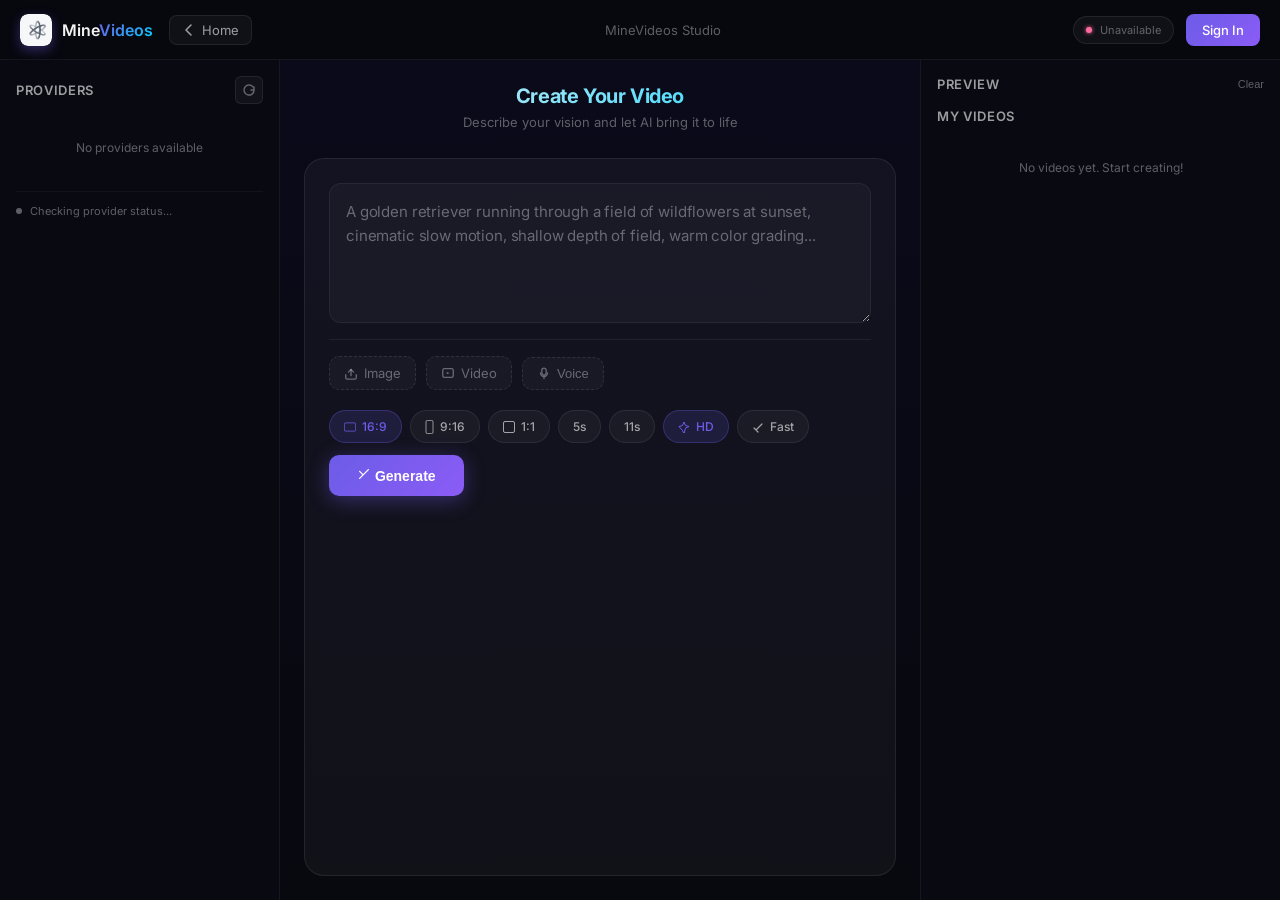
==== studio.html @ 54f222f7 "feat: split studio page with V3.0 3-column layout, simplify home page" ====
<!DOCTYPE html>
<html lang="en">
<head>
<meta charset="UTF-8">
<meta name="viewport" content="width=device-width, initial-scale=1.0">
<title>MineVideos Studio — Create Stunning Videos with AI</title>
<link rel="preconnect" href="https://fonts.googleapis.com">
<link href="https://fonts.googleapis.com/css2?family=Inter:wght@300;400;500;600;700&display=swap" rel="stylesheet">
<style>
/* ═══════════════════════════════════════════════
   MineVideos Studio — V3.0 Three-Column Layout
   Apple-inspired, minimal & elegant
   ═══════════════════════════════════════════════ */

*, *::before, *::after {
  margin: 0;
  padding: 0;
  box-sizing: border-box;
}

:root {
  --glass-bg: rgba(255, 255, 255, 0.08);
  --glass-border: rgba(255, 255, 255, 0.15);
  --glass-shadow: rgba(0, 0, 0, 0.3);
  --text-primary: rgba(255, 255, 255, 0.95);
  --text-secondary: rgba(255, 255, 255, 0.6);
  --text-tertiary: rgba(255, 255, 255, 0.35);
  --accent: #6C5CE7;
  --accent-glow: rgba(108, 92, 231, 0.4);
  --accent-secondary: #00D2FF;
  --success: #00E676;
  --warning: #FFB74D;
  --radius-sm: 12px;
  --radius-md: 20px;
  --radius-lg: 28px;
  --blur: 40px;
  --transition: cubic-bezier(0.4, 0, 0.2, 1);
  --studio-bg: #08080f;
}

html, body {
  height: 100%;
  overflow: hidden;
}

body {
  font-family: 'Inter', -apple-system, BlinkMacSystemFont, 'SF Pro Display', 'Segoe UI', sans-serif;
  background: var(--studio-bg);
  color: var(--text-primary);
  -webkit-font-smoothing: antialiased;
  -moz-osx-font-smoothing: grayscale;
}

/* ── Top Toolbar ── */
.studio-toolbar {
  position: fixed;
  top: 0;
  left: 0;
  right: 0;
  height: 60px;
  background: rgba(8, 8, 15, 0.95);
  backdrop-filter: blur(20px);
  -webkit-backdrop-filter: blur(20px);
  border-bottom: 1px solid rgba(255, 255, 255, 0.06);
  display: flex;
  align-items: center;
  justify-content: space-between;
  padding: 0 20px;
  z-index: 100;
}

.toolbar-left {
  display: flex;
  align-items: center;
  gap: 16px;
}

.toolbar-logo {
  display: flex;
  align-items: center;
  gap: 10px;
  text-decoration: none;
}

.toolbar-logo-icon {
  width: 32px;
  height: 32px;
  border-radius: 8px;
  overflow: hidden;
  box-shadow: 0 4px 12px var(--accent-glow);
}

.toolbar-logo-text {
  font-size: 16px;
  font-weight: 600;
  color: var(--text-primary);
}

.toolbar-logo-text span {
  background: linear-gradient(135deg, var(--accent), var(--accent-secondary));
  -webkit-background-clip: text;
  -webkit-text-fill-color: transparent;
  background-clip: text;
}

.back-home-btn {
  display: flex;
  align-items: center;
  gap: 6px;
  padding: 6px 12px;
  border-radius: 8px;
  background: rgba(255, 255, 255, 0.04);
  border: 1px solid rgba(255, 255, 255, 0.08);
  color: var(--text-secondary);
  font-size: 13px;
  text-decoration: none;
  transition: all 0.2s var(--transition);
}

.back-home-btn:hover {
  background: rgba(255, 255, 255, 0.08);
  color: var(--text-primary);
}

.toolbar-center {
  font-size: 13px;
  color: var(--text-tertiary);
}

.toolbar-right {
  display: flex;
  align-items: center;
  gap: 12px;
}

.provider-health-indicator {
  display: flex;
  align-items: center;
  gap: 8px;
  padding: 6px 12px;
  border-radius: 20px;
  background: rgba(255, 255, 255, 0.04);
  border: 1px solid rgba(255, 255, 255, 0.08);
  font-size: 11px;
  color: var(--text-tertiary);
}

.provider-health-dot {
  width: 6px;
  height: 6px;
  border-radius: 50%;
  flex-shrink: 0;
}

.provider-health-dot.online { background: #00E676; box-shadow: 0 0 4px #00E676; }
.provider-health-dot.degraded { background: #FFB74D; box-shadow: 0 0 4px #FFB74D; }
.provider-health-dot.offline { background: #FF6B9D; box-shadow: 0 0 4px #FF6B9D; }
.provider-health-dot.loading { background: var(--text-tertiary); animation: pulse 1s infinite; }

@keyframes pulse {
  0%, 100% { opacity: 1; }
  50% { opacity: 0.4; }
}

.toolbar-login-btn {
  padding: 8px 16px;
  border-radius: 8px;
  background: linear-gradient(135deg, var(--accent), #8B5CF6);
  border: none;
  color: white;
  font-size: 13px;
  font-weight: 500;
  cursor: pointer;
  transition: all 0.2s var(--transition);
  text-decoration: none;
}

.toolbar-login-btn:hover {
  transform: translateY(-1px);
  box-shadow: 0 4px 16px var(--accent-glow);
}

.nav-user-menu {
  position: relative;
}

.nav-user-btn {
  display: flex;
  align-items: center;
  gap: 8px;
  padding: 6px 12px;
  border-radius: 8px;
  background: rgba(255, 255, 255, 0.06);
  border: 1px solid rgba(255, 255, 255, 0.1);
  color: var(--text-primary);
  font-size: 13px;
  font-weight: 500;
  cursor: pointer;
  transition: all 0.2s var(--transition);
}

.nav-user-btn:hover {
  background: rgba(255, 255, 255, 0.1);
}

.nav-user-dropdown {
  position: absolute;
  top: calc(100% + 8px);
  right: 0;
  min-width: 160px;
  background: rgba(15, 15, 30, 0.95);
  backdrop-filter: blur(40px);
  border: 1px solid rgba(255, 255, 255, 0.15);
  border-radius: 10px;
  padding: 6px;
  opacity: 0;
  visibility: hidden;
  transform: translateY(-8px);
  transition: all 0.2s var(--transition);
  z-index: 200;
}

.nav-user-menu:hover .nav-user-dropdown {
  opacity: 1;
  visibility: visible;
  transform: translateY(0);
}

.nav-user-dropdown button {
  display: flex;
  align-items: center;
  gap: 8px;
  width: 100%;
  padding: 8px 12px;
  border-radius: 6px;
  font-size: 13px;
  color: var(--text-secondary);
  background: transparent;
  border: none;
  cursor: pointer;
  transition: all 0.2s;
}

.nav-user-dropdown button:hover {
  background: rgba(255, 255, 255, 0.06);
  color: var(--text-primary);
}

.nav-user-dropdown .signout-btn { color: #FF6B9D; }
.nav-user-dropdown .signout-btn:hover { background: rgba(255, 107, 157, 0.1); color: #FF6B9D; }

/* ── Three Column Layout ── */
.studio-container {
  display: grid;
  grid-template-columns: 280px 1fr 360px;
  height: calc(100vh - 60px);
  margin-top: 60px;
}

/* ── Left Column: Provider Panel ── */
.provider-column {
  background: rgba(10, 10, 20, 0.6);
  border-right: 1px solid rgba(255, 255, 255, 0.06);
  overflow-y: auto;
  padding: 16px;
}

.provider-column-header {
  display: flex;
  align-items: center;
  justify-content: space-between;
  margin-bottom: 16px;
}

.provider-column-title {
  font-size: 13px;
  font-weight: 600;
  color: var(--text-secondary);
  text-transform: uppercase;
  letter-spacing: 0.05em;
}

.provider-refresh-btn {
  width: 28px;
  height: 28px;
  border-radius: 6px;
  background: rgba(255, 255, 255, 0.04);
  border: 1px solid rgba(255, 255, 255, 0.08);
  color: var(--text-tertiary);
  cursor: pointer;
  display: flex;
  align-items: center;
  justify-content: center;
  transition: all 0.2s;
}

.provider-refresh-btn:hover {
  background: rgba(255, 255, 255, 0.08);
  color: var(--text-primary);
}

.provider-list {
  display: flex;
  flex-direction: column;
  gap: 10px;
}

.provider-card {
  padding: 14px;
  border-radius: 12px;
  background: rgba(255, 255, 255, 0.03);
  border: 1px solid rgba(255, 255, 255, 0.06);
  cursor: pointer;
  transition: all 0.3s var(--transition);
  position: relative;
}

.provider-card:hover {
  background: rgba(255, 255, 255, 0.06);
  border-color: rgba(255, 255, 255, 0.12);
}

.provider-card.selected {
  background: rgba(108, 92, 231, 0.12);
  border-color: rgba(108, 92, 231, 0.35);
}

.provider-card.recommended::before {
  content: 'Recommended';
  position: absolute;
  top: -8px;
  right: 12px;
  padding: 2px 8px;
  border-radius: 6px;
  font-size: 10px;
  font-weight: 600;
  text-transform: uppercase;
  letter-spacing: 0.05em;
  background: linear-gradient(135deg, #6C5CE7, #8B5CF6);
  color: white;
}

.provider-card-header {
  display: flex;
  align-items: center;
  justify-content: space-between;
  margin-bottom: 8px;
}

.provider-name {
  font-size: 14px;
  font-weight: 600;
  color: var(--text-primary);
}

.provider-type-icon {
  width: 26px;
  height: 26px;
  border-radius: 6px;
  display: flex;
  align-items: center;
  justify-content: center;
  font-size: 13px;
  background: rgba(108, 92, 231, 0.15);
}

.provider-status {
  display: flex;
  align-items: center;
  gap: 6px;
  font-size: 11px;
  color: var(--text-tertiary);
  margin-bottom: 10px;
}

.provider-status-dot {
  width: 6px;
  height: 6px;
  border-radius: 50%;
}

.provider-status-dot.online { background: #00E676; }
.provider-status-dot.degraded { background: #FFB74D; }
.provider-status-dot.offline { background: #FF6B9D; }

.provider-overall-score {
  display: flex;
  align-items: center;
  justify-content: space-between;
  margin-bottom: 4px;
}

.provider-score-label {
  font-size: 10px;
  color: var(--text-tertiary);
  text-transform: uppercase;
  letter-spacing: 0.05em;
}

.provider-score-value {
  font-size: 14px;
  font-weight: 700;
  color: #00E676;
}

.provider-score-bar {
  height: 4px;
  background: rgba(255, 255, 255, 0.08);
  border-radius: 2px;
  overflow: hidden;
  margin-bottom: 12px;
}

.provider-score-fill {
  height: 100%;
  border-radius: 2px;
  transition: width 0.5s ease;
}

.provider-score-fill.high { background: linear-gradient(90deg, #00E676, #00C853); }
.provider-score-fill.medium { background: linear-gradient(90deg, #FFB74D, #FFA726); }
.provider-score-fill.low { background: linear-gradient(90deg, #FF6B9D, #FF5252); }

/* Provider Detail Expansion */
.provider-detail {
  padding-top: 12px;
  border-top: 1px solid rgba(255, 255, 255, 0.04);
  display: none;
}

.provider-detail.visible { display: block; }

.provider-detail-title {
  font-size: 11px;
  font-weight: 600;
  color: var(--text-secondary);
  margin-bottom: 10px;
  text-transform: uppercase;
  letter-spacing: 0.05em;
}

.provider-dimensions {
  display: grid;
  grid-template-columns: 1fr 1fr;
  gap: 8px;
}

.provider-dimension {
  display: flex;
  flex-direction: column;
  gap: 3px;
}

.provider-dimension-label {
  font-size: 9px;
  color: var(--text-tertiary);
  text-transform: uppercase;
  letter-spacing: 0.03em;
}

.provider-dimension-bar {
  height: 3px;
  background: rgba(255, 255, 255, 0.08);
  border-radius: 2px;
  overflow: hidden;
}

.provider-dimension-fill {
  height: 100%;
  border-radius: 2px;
}

.provider-dimension-fill.runtime { background: linear-gradient(90deg, #00E676, #00C853); }
.provider-dimension-fill.stability { background: linear-gradient(90deg, #89b4fa, #74c7ec); }
.provider-dimension-fill.quality { background: linear-gradient(90deg, #cba6f7, #b794f6); }
.provider-dimension-fill.cost { background: linear-gradient(90deg, #f9e2af, #f5c542); }
.provider-dimension-fill.control { background: linear-gradient(90deg, #f38ba8, #f5a8c8); }
.provider-dimension-fill.latency { background: linear-gradient(90deg, #94e2d5, #7dcfff); }
.provider-dimension-fill.continuity { background: linear-gradient(90deg, #a6e3a1, #c9f0b0); }

.provider-dimension-value {
  font-size: 10px;
  font-weight: 600;
  color: var(--text-primary);
}

/* Provider Footer Health */
.provider-footer {
  margin-top: 16px;
  padding-top: 12px;
  border-top: 1px solid rgba(255, 255, 255, 0.04);
}

.provider-footer-status {
  display: flex;
  align-items: center;
  gap: 8px;
  font-size: 11px;
  color: var(--text-tertiary);
}

/* ── Center Column: Creation Zone ── */
.creation-column {
  background: linear-gradient(180deg, #0a0a1a 0%, #08080f 100%);
  overflow-y: auto;
  padding: 24px;
  display: flex;
  flex-direction: column;
  gap: 20px;
}

.creation-header {
  text-align: center;
  margin-bottom: 8px;
}

.creation-title {
  font-size: 20px;
  font-weight: 700;
  letter-spacing: -0.02em;
  margin-bottom: 6px;
  background: linear-gradient(135deg, var(--text-primary), var(--accent-secondary));
  -webkit-background-clip: text;
  -webkit-text-fill-color: transparent;
  background-clip: text;
}

.creation-subtitle {
  font-size: 13px;
  color: var(--text-tertiary);
}

.prompt-card {
  background: rgba(255, 255, 255, 0.04);
  border: 1px solid rgba(255, 255, 255, 0.08);
  border-radius: var(--radius-md);
  padding: 24px;
  flex: 1;
  display: flex;
  flex-direction: column;
}

.prompt-textarea {
  width: 100%;
  min-height: 140px;
  background: rgba(255, 255, 255, 0.03);
  border: 1px solid rgba(255, 255, 255, 0.06);
  border-radius: 12px;
  padding: 16px;
  color: var(--text-primary);
  font-size: 15px;
  font-family: inherit;
  line-height: 1.6;
  resize: vertical;
  transition: all 0.3s var(--transition);
  letter-spacing: -0.01em;
}

.prompt-textarea::placeholder {
  color: var(--text-tertiary);
}

.prompt-textarea:focus {
  outline: none;
  border-color: rgba(108, 92, 231, 0.5);
  box-shadow: 0 0 0 4px rgba(108, 92, 231, 0.1);
  background: rgba(255, 255, 255, 0.05);
}

.attachments-bar {
  display: flex;
  align-items: center;
  gap: 10px;
  margin-top: 16px;
  padding-top: 16px;
  border-top: 1px solid rgba(255, 255, 255, 0.06);
}

.attach-btn {
  display: inline-flex;
  align-items: center;
  gap: 6px;
  padding: 8px 14px;
  border-radius: 10px;
  font-size: 13px;
  color: var(--text-tertiary);
  background: rgba(255, 255, 255, 0.03);
  border: 1px dashed rgba(255, 255, 255, 0.1);
  cursor: pointer;
  transition: all 0.3s var(--transition);
}

.attach-btn:hover {
  color: var(--text-secondary);
  background: rgba(255, 255, 255, 0.06);
  border-color: rgba(255, 255, 255, 0.15);
}

.attach-btn.recording {
  color: #ff4757 !important;
  border-color: rgba(255, 71, 87, 0.4) !important;
  background: rgba(255, 71, 87, 0.1) !important;
  animation: pulse-record 1.5s infinite;
}

@keyframes pulse-record {
  0%, 100% { box-shadow: 0 0 0 0 rgba(255, 71, 87, 0.3); }
  50% { box-shadow: 0 0 0 6px rgba(255, 71, 87, 0); }
}

.upload-preview {
  margin-top: 12px;
  animation: fadeUp 0.3s ease;
}

.preview-item {
  position: relative;
  display: inline-block;
  border-radius: 10px;
  overflow: hidden;
  border: 1px solid rgba(255, 255, 255, 0.08);
  background: rgba(255, 255, 255, 0.03);
}

.preview-item img {
  display: block;
  max-width: 160px;
  max-height: 100px;
  object-fit: cover;
}

.preview-remove {
  position: absolute;
  top: 4px;
  right: 4px;
  width: 22px;
  height: 22px;
  border-radius: 50%;
  background: rgba(0, 0, 0, 0.6);
  color: #fff;
  border: none;
  cursor: pointer;
  font-size: 14px;
  display: flex;
  align-items: center;
  justify-content: center;
  transition: background 0.2s;
}

.preview-remove:hover { background: rgba(255, 60, 60, 0.8); }

.prompt-controls {
  display: flex;
  align-items: center;
  justify-content: space-between;
  margin-top: 20px;
  flex-wrap: wrap;
  gap: 12px;
}

.control-group {
  display: flex;
  align-items: center;
  gap: 8px;
  flex-wrap: wrap;
}

.control-chip {
  display: inline-flex;
  align-items: center;
  gap: 6px;
  padding: 8px 14px;
  border-radius: 20px;
  font-size: 12px;
  font-weight: 500;
  color: var(--text-secondary);
  background: rgba(255, 255, 255, 0.04);
  border: 1px solid rgba(255, 255, 255, 0.08);
  cursor: pointer;
  transition: all 0.3s var(--transition);
  user-select: none;
}

.control-chip:hover {
  background: rgba(255, 255, 255, 0.08);
  color: var(--text-primary);
}

.control-chip.active {
  background: rgba(108, 92, 231, 0.15);
  border-color: rgba(108, 92, 231, 0.3);
  color: var(--accent);
}

.generate-btn {
  padding: 12px 28px;
  border-radius: 10px;
  font-size: 14px;
  font-weight: 600;
  color: white;
  background: linear-gradient(135deg, var(--accent), #8B5CF6);
  border: none;
  cursor: pointer;
  transition: all 0.3s var(--transition);
  box-shadow: 0 4px 20px var(--accent-glow);
  display: inline-flex;
  align-items: center;
  gap: 8px;
}

.generate-btn:hover {
  transform: translateY(-2px);
  box-shadow: 0 8px 32px var(--accent-glow);
}

.generate-btn.loading {
  pointer-events: none;
  opacity: 0.7;
}

.generate-btn .spinner {
  width: 14px;
  height: 14px;
  border: 2px solid rgba(255, 255, 255, 0.3);
  border-top-color: white;
  border-radius: 50%;
  animation: spin 0.8s linear infinite;
  display: none;
}

.generate-btn.loading .spinner { display: block; }
.generate-btn.loading .btn-text { display: none; }

@keyframes spin { to { transform: rotate(360deg); } }
@keyframes fadeUp { from { opacity: 0; transform: translateY(8px); } to { opacity: 1; transform: translateY(0); } }

/* Provider Selection Hint */
.provider-selection-hint {
  display: flex;
  align-items: center;
  gap: 8px;
  padding: 8px 12px;
  border-radius: 8px;
  background: rgba(108, 92, 231, 0.08);
  border: 1px solid rgba(108, 92, 231, 0.2);
  font-size: 12px;
  color: var(--accent);
  margin-top: 12px;
}

.provider-selection-hint.hidden { display: none; }

.provider-selection-hint .spinner {
  width: 12px;
  height: 12px;
  border: 2px solid rgba(108, 92, 231, 0.2);
  border-top-color: var(--accent);
  border-radius: 50%;
  animation: spin 0.8s linear infinite;
}

/* Generation Quiz */
.gen-quiz {
  margin-top: 20px;
  padding: 16px;
  background: rgba(255, 255, 255, 0.03);
  border: 1px solid rgba(255, 255, 255, 0.06);
  border-radius: 12px;
  display: none;
}

.gen-quiz.active { display: block; }

.gen-quiz-title {
  font-size: 11px;
  color: rgba(255, 255, 255, 0.4);
  margin-bottom: 10px;
  display: flex;
  align-items: center;
  gap: 6px;
}

.gen-quiz-question {
  font-size: 14px;
  color: rgba(255, 255, 255, 0.85);
  margin-bottom: 10px;
  font-weight: 500;
}

.gen-quiz-options {
  display: flex;
  flex-direction: column;
  gap: 6px;
}

.gen-quiz-option {
  display: flex;
  align-items: center;
  gap: 8px;
  padding: 8px 12px;
  border-radius: 8px;
  background: rgba(255, 255, 255, 0.04);
  border: 1px solid rgba(255, 255, 255, 0.08);
  color: rgba(255, 255, 255, 0.7);
  font-size: 13px;
  cursor: pointer;
  transition: all 0.2s ease;
  text-align: left;
}

.gen-quiz-option:hover {
  background: rgba(120, 90, 255, 0.1);
  border-color: rgba(120, 90, 255, 0.3);
  color: rgba(255, 255, 255, 0.95);
}

.gen-quiz-option.selected {
  background: rgba(120, 90, 255, 0.15);
  border-color: rgba(120, 90, 255, 0.5);
  color: #fff;
}

.gen-quiz-queue {
  margin-top: 10px;
  padding: 8px 12px;
  border-radius: 8px;
  background: rgba(120, 90, 255, 0.08);
  border: 1px solid rgba(120, 90, 255, 0.2);
  font-size: 12px;
  color: rgba(167, 139, 250, 0.9);
  display: none;
  align-items: center;
  gap: 8px;
}

.gen-quiz-queue.active { display: flex; }

/* ── Right Column: Preview Panel ── */
.preview-column {
  background: rgba(10, 10, 20, 0.6);
  border-left: 1px solid rgba(255, 255, 255, 0.06);
  overflow-y: auto;
  padding: 16px;
  display: flex;
  flex-direction: column;
  gap: 16px;
}

.preview-header {
  display: flex;
  align-items: center;
  justify-content: space-between;
}

.preview-title {
  font-size: 13px;
  font-weight: 600;
  color: var(--text-secondary);
  text-transform: uppercase;
  letter-spacing: 0.05em;
}

.preview-clear-btn {
  font-size: 11px;
  color: var(--text-tertiary);
  background: none;
  border: none;
  cursor: pointer;
  transition: color 0.2s;
}

.preview-clear-btn:hover { color: var(--text-primary); }

/* Generation Animation */
.gen-animation-area {
  background: rgba(255, 255, 255, 0.03);
  border: 1px solid rgba(255, 255, 255, 0.06);
  border-radius: 12px;
  overflow: hidden;
  display: none;
}

.gen-animation-area.active { display: block; }

.gen-shimmer-card {
  aspect-ratio: 16/9;
  background: linear-gradient(135deg, rgba(255, 255, 255, 0.03) 0%, rgba(255, 255, 255, 0.08) 50%, rgba(255, 255, 255, 0.03) 100%);
  background-size: 200% 200%;
  animation: shimmerMove 2s ease-in-out infinite;
  position: relative;
  display: flex;
  align-items: center;
  justify-content: center;
}

.gen-shimmer-card::before {
  content: '';
  position: absolute;
  inset: 0;
  background: linear-gradient(105deg, transparent 0%, rgba(120, 90, 255, 0.06) 50%, transparent 100%);
  background-size: 300% 100%;
  animation: shimmerSweep 2.5s ease-in-out infinite;
}

@keyframes shimmerMove {
  0%, 100% { background-position: 0% 50%; }
  50% { background-position: 100% 50%; }
}

@keyframes shimmerSweep {
  0% { background-position: 200% 0; }
  100% { background-position: -100% 0; }
}

.gen-sparkle {
  position: absolute;
  width: 6px;
  height: 6px;
  border-radius: 50%;
  background: rgba(167, 139, 250, 0.6);
  animation: sparkle 2s ease-in-out infinite;
}

.gen-sparkle:nth-child(1) { top: 20%; left: 15%; animation-delay: 0s; }
.gen-sparkle:nth-child(2) { top: 60%; left: 80%; animation-delay: 0.7s; }
.gen-sparkle:nth-child(3) { top: 40%; left: 50%; animation-delay: 1.4s; }

@keyframes sparkle {
  0%, 100% { opacity: 0; transform: scale(0); }
  50% { opacity: 1; transform: scale(1); }
}

.gen-progress-section {
  padding: 12px;
}

.gen-progress-bar {
  height: 4px;
  background: rgba(255, 255, 255, 0.06);
  border-radius: 2px;
  overflow: hidden;
  margin-bottom: 8px;
}

.gen-progress-fill {
  height: 100%;
  width: 0%;
  border-radius: 2px;
  background: linear-gradient(90deg, #785aff, #a78bfa);
  transition: width 0.8s ease;
}

.gen-status-text {
  font-size: 12px;
  color: rgba(255, 255, 255, 0.6);
  text-align: center;
}

.gen-prompt-preview {
  font-size: 11px;
  color: rgba(255, 255, 255, 0.3);
  margin-top: 4px;
  text-align: center;
  overflow: hidden;
  text-overflow: ellipsis;
  display: -webkit-box;
  -webkit-line-clamp: 2;
  -webkit-box-orient: vertical;
}

/* Video Result */
.video-result-area {
  display: none;
}

.video-result-area.active { display: block; }

.video-result-card {
  background: rgba(255, 255, 255, 0.03);
  border: 1px solid rgba(255, 255, 255, 0.08);
  border-radius: 12px;
  overflow: hidden;
}

.video-result-player {
  aspect-ratio: 16/9;
  background: rgba(0, 0, 0, 0.4);
}

.video-result-player video {
  width: 100%;
  height: 100%;
  object-fit: cover;
}

.video-result-info {
  padding: 12px;
}

.video-result-prompt {
  font-size: 12px;
  color: var(--text-secondary);
  line-height: 1.5;
  display: -webkit-box;
  -webkit-line-clamp: 2;
  -webkit-box-orient: vertical;
  overflow: hidden;
}

/* History Section */
.history-section {
  flex: 1;
  min-height: 0;
  display: flex;
  flex-direction: column;
}

.history-header {
  display: flex;
  align-items: center;
  justify-content: space-between;
  margin-bottom: 12px;
}

.history-title {
  font-size: 13px;
  font-weight: 600;
  color: var(--text-secondary);
  text-transform: uppercase;
  letter-spacing: 0.05em;
}

.history-list {
  flex: 1;
  overflow-y: auto;
  display: flex;
  flex-direction: column;
  gap: 8px;
}

.history-item {
  display: flex;
  align-items: center;
  gap: 10px;
  padding: 10px;
  border-radius: 10px;
  background: rgba(255, 255, 255, 0.03);
  border: 1px solid rgba(255, 255, 255, 0.06);
  cursor: pointer;
  transition: all 0.2s;
}

.history-item:hover {
  background: rgba(255, 255, 255, 0.06);
  border-color: rgba(255, 255, 255, 0.1);
}

.history-thumb {
  width: 64px;
  height: 36px;
  border-radius: 6px;
  background: rgba(108, 92, 231, 0.2);
  overflow: hidden;
  flex-shrink: 0;
}

.history-thumb video,
.history-thumb img {
  width: 100%;
  height: 100%;
  object-fit: cover;
}

.history-loading-thumb {
  display: flex;
  align-items: center;
  justify-content: center;
  width: 100%;
  height: 100%;
}

.history-loading-thumb .spinner {
  width: 16px;
  height: 16px;
  border: 2px solid rgba(255, 255, 255, 0.1);
  border-top-color: var(--accent);
  border-radius: 50%;
  animation: spin 1s linear infinite;
}

.history-info {
  flex: 1;
  min-width: 0;
}

.history-prompt {
  font-size: 11px;
  color: var(--text-secondary);
  white-space: nowrap;
  overflow: hidden;
  text-overflow: ellipsis;
}

.history-meta {
  font-size: 10px;
  color: var(--text-tertiary);
  margin-top: 2px;
}

.history-status {
  font-size: 9px;
  padding: 2px 6px;
  border-radius: 4px;
  text-transform: uppercase;
  font-weight: 600;
}

.history-status.completed {
  background: rgba(0, 230, 118, 0.15);
  color: #00E676;
}

.history-status.generating {
  background: rgba(108, 92, 231, 0.15);
  color: var(--accent);
}

.history-status.failed {
  background: rgba(255, 107, 157, 0.15);
  color: #FF6B9D;
}

.history-empty {
  text-align: center;
  padding: 24px 12px;
  color: var(--text-tertiary);
  font-size: 12px;
}

/* Auth Overlay */
.auth-overlay {
  position: fixed;
  inset: 0;
  background: rgba(0, 0, 0, 0.6);
  backdrop-filter: blur(20px);
  -webkit-backdrop-filter: blur(20px);
  z-index: 9999;
  display: flex;
  align-items: center;
  justify-content: center;
  animation: fadeIn 0.2s ease;
}

.auth-modal {
  background: rgba(30, 30, 50, 0.95);
  border: 1px solid var(--glass-border);
  border-radius: 20px;
  padding: 2rem;
  width: 90%;
  max-width: 380px;
  position: relative;
}

.auth-close {
  position: absolute;
  top: 1rem;
  right: 1rem;
  background: none;
  border: none;
  color: var(--text-secondary);
  font-size: 1.4rem;
  cursor: pointer;
}

.auth-logo {
  text-align: center;
  margin-bottom: 1rem;
}

.auth-logo img {
  width: 44px;
  height: 44px;
  border-radius: 10px;
}

.github-signin-btn {
  display: flex;
  align-items: center;
  justify-content: center;
  gap: 0.6rem;
  width: 100%;
  padding: 0.8rem 1rem;
  background: rgba(255, 255, 255, 0.08);
  border: 1px solid rgba(255, 255, 255, 0.15);
  border-radius: 10px;
  color: var(--text-primary);
  font-size: 0.9rem;
  font-weight: 500;
  cursor: pointer;
  transition: all 0.25s;
  text-decoration: none;
}

.github-signin-btn:hover {
  background: rgba(255, 255, 255, 0.14);
  border-color: rgba(255, 255, 255, 0.3);
}

.auth-divider {
  display: flex;
  align-items: center;
  gap: 1rem;
  margin: 1rem 0;
  color: var(--text-tertiary);
  font-size: 0.8rem;
}

.auth-divider::before,
.auth-divider::after {
  content: '';
  flex: 1;
  height: 1px;
  background: rgba(255, 255, 255, 0.1);
}

.auth-input {
  width: 100%;
  padding: 0.7rem 1rem;
  margin-bottom: 0.6rem;
  background: rgba(255, 255, 255, 0.06);
  border: 1px solid rgba(255, 255, 255, 0.1);
  border-radius: 10px;
  color: var(--text-primary);
  font-size: 0.9rem;
  outline: none;
}

.auth-input:focus { border-color: var(--accent); }
.auth-input::placeholder { color: var(--text-tertiary); }

.auth-submit-btn {
  width: 100%;
  padding: 0.75rem;
  background: var(--accent);
  border: none;
  border-radius: 10px;
  color: #fff;
  font-size: 0.9rem;
  font-weight: 600;
  cursor: pointer;
}

.auth-footer {
  text-align: center;
  margin-top: 0.8rem;
  font-size: 0.8rem;
  color: var(--text-secondary);
}

.auth-footer a {
  color: var(--accent-secondary);
  text-decoration: none;
}

/* Scrollbar */
::-webkit-scrollbar { width: 6px; }
::-webkit-scrollbar-track { background: transparent; }
::-webkit-scrollbar-thumb { background: rgba(255, 255, 255, 0.1); border-radius: 3px; }
::-webkit-scrollbar-thumb:hover { background: rgba(255, 255, 255, 0.2); }
</style>
</head>

<body>

<!-- Top Toolbar -->
<nav class="studio-toolbar">
  <div class="toolbar-left">
    <a href="index.html" class="toolbar-logo">
      <div class="toolbar-logo-icon"><img src="logo.png" alt="MineVideos" style="width:100%;height:100%;object-fit:cover;border-radius:8px;"></div>
      <div class="toolbar-logo-text">Mine<span>Videos</span></div>
    </a>
    <a href="index.html" class="back-home-btn">
      <svg width="14" height="14" viewBox="0 0 14 14" fill="none"><path d="M9 2L4 7L9 12" stroke="currentColor" stroke-width="1.5" stroke-linecap="round" stroke-linejoin="round"/></svg>
      Home
    </a>
  </div>
  
  <div class="toolbar-center">
    MineVideos Studio
  </div>
  
  <div class="toolbar-right">
    <div class="provider-health-indicator" id="navProviderHealth">
      <span class="provider-health-dot loading"></span>
      <span id="navProviderHealthText">Checking...</span>
    </div>
    <a href="#" class="toolbar-login-btn" id="loginBtn">Sign In</a>
  </div>
</nav>

<!-- Three Column Layout -->
<div class="studio-container">

  <!-- Left Column: Provider Panel -->
  <aside class="provider-column">
    <div class="provider-column-header">
      <span class="provider-column-title">Providers</span>
      <button class="provider-refresh-btn" id="refreshProviders" title="Refresh">
        <svg width="14" height="14" viewBox="0 0 14 14" fill="none"><path d="M12 7a5 5 0 11-1.2-3.2M12 7V4M12 7H9" stroke="currentColor" stroke-width="1.5" stroke-linecap="round"/></svg>
      </button>
    </div>
    
    <div class="provider-list" id="providerList">
      <!-- Provider cards will be dynamically inserted -->
      <div style="text-align:center;padding:20px;color:var(--text-tertiary);font-size:12px;">
        Loading providers...
      </div>
    </div>
    
    <div class="provider-footer">
      <div class="provider-footer-status" id="providerFooterStatus">
        <span class="provider-health-dot loading"></span>
        <span>Checking provider status...</span>
      </div>
    </div>
  </aside>

  <!-- Center Column: Creation Zone -->
  <main class="creation-column">
    <div class="creation-header">
      <h1 class="creation-title">Create Your Video</h1>
      <p class="creation-subtitle">Describe your vision and let AI bring it to life</p>
    </div>
    
    <div class="prompt-card">
      <textarea
        class="prompt-textarea"
        id="promptInput"
        placeholder="A golden retriever running through a field of wildflowers at sunset, cinematic slow motion, shallow depth of field, warm color grading..."
        spellcheck="false"
      ></textarea>
      
      <div class="attachments-bar">
        <label class="attach-btn" id="imageUploadBtn">
          <svg width="14" height="14" viewBox="0 0 16 16" fill="none"><path d="M14 10V13.5C14 14.33 13.33 15 12.5 15H3.5C2.67 15 2 14.33 2 13.5V10" stroke="currentColor" stroke-width="1.5" stroke-linecap="round"/><path d="M5 7L8 4L11 7" stroke="currentColor" stroke-width="1.5" stroke-linecap="round" stroke-linejoin="round"/><path d="M8 4V11" stroke="currentColor" stroke-width="1.5" stroke-linecap="round"/></svg>
          Image
          <input type="file" id="imageFileInput" accept="image/*" style="display:none">
        </label>
        <label class="attach-btn" id="videoUploadBtn">
          <svg width="14" height="14" viewBox="0 0 16 16" fill="none"><rect x="2" y="3" width="12" height="10" rx="2" stroke="currentColor" stroke-width="1.5"/><path d="M6.5 6.5L10 8L6.5 9.5V6.5Z" fill="currentColor"/></svg>
          Video
          <input type="file" id="videoFileInput" accept="video/*" style="display:none">
        </label>
        <button class="attach-btn" id="voiceRecordBtn" type="button">
          <svg width="14" height="14" viewBox="0 0 16 16" fill="none"><path d="M8 10.5a2.5 2.5 0 002.5-2.5V5a2.5 2.5 0 00-5 0v3a2.5 2.5 0 002.5 2.5z" stroke="currentColor" stroke-width="1.5"/><path d="M4 8a4 4 0 008 0M8 12.5V14.5" stroke="currentColor" stroke-width="1.5" stroke-linecap="round"/></svg>
          <span id="voiceBtnLabel">Voice</span>
        </button>
      </div>
      
      <!-- Image Preview -->
      <div class="upload-preview" id="uploadPreview" style="display:none;">
        <div class="preview-item">
          <img id="previewImg" src="" alt="Preview">
          <button class="preview-remove" id="removePreview">&times;</button>
        </div>
      </div>
      
      <div class="prompt-controls">
        <div class="control-group">
          <div class="control-chip active" data-ratio="16:9">
            <svg width="12" height="12" viewBox="0 0 16 12" fill="none"><rect x="0.5" y="0.5" width="15" height="11" rx="1.5" stroke="currentColor" stroke-width="1"/></svg>
            16:9
          </div>
          <div class="control-chip" data-ratio="9:16">
            <svg width="9" height="14" viewBox="0 0 9 16" fill="none"><rect x="0.5" y="0.5" width="8" height="15" rx="1.5" stroke="currentColor" stroke-width="1"/></svg>
            9:16
          </div>
          <div class="control-chip" data-ratio="1:1">
            <svg width="12" height="12" viewBox="0 0 12 12" fill="none"><rect x="0.5" y="0.5" width="11" height="11" rx="1.5" stroke="currentColor" stroke-width="1"/></svg>
            1:1
          </div>
          <div class="control-chip" data-duration="5">5s</div>
          <div class="control-chip" data-duration="11">11s</div>
          
          <div class="control-chip active" data-model="standard" title="HD quality">
            <svg width="12" height="12" viewBox="0 0 12 12" fill="none"><path d="M6 1l1.5 3.5 3.5 1-3.5 1.5L6 13l-1.5-3.5L1 5.5l3.5-1z" stroke="currentColor" stroke-width="1" fill="none"/></svg>
            HD
          </div>
          <div class="control-chip" data-model="fast" title="Fast generation">
            <svg width="12" height="12" viewBox="0 0 12 12" fill="none"><path d="M10 3L4 9M4 9L2 7M4 9l2 2" stroke="currentColor" stroke-width="1.2" stroke-linecap="round"/></svg>
            Fast
          </div>
        </div>
        
        <button class="generate-btn" id="generateBtn">
          <span class="spinner"></span>
          <span class="btn-text">
            <svg width="14" height="14" viewBox="0 0 16 16" fill="none"><path d="M13 3L7 9M7 9L3 13M7 9L11 5M7 9L3 5" stroke="white" stroke-width="1.5" stroke-linecap="round"/></svg>
            Generate
          </span>
        </button>
      </div>
      
      <!-- Provider Selection Hint -->
      <div class="provider-selection-hint hidden" id="providerSelectionHint">
        <div class="spinner"></div>
        <span>Analyzing prompt...</span>
      </div>
    </div>
    
    <!-- Generation Quiz -->
    <div class="gen-quiz" id="genQuiz">
      <div class="gen-quiz-title">
        <svg width="12" height="12" viewBox="0 0 14 14" fill="none"><path d="M7 1v2M7 11v2M1 7h2M11 7h2" stroke="currentColor" stroke-width="1.5" stroke-linecap="round"/></svg>
        Shape your next video
      </div>
      <div class="gen-quiz-question" id="genQuizQuestion">Loading...</div>
      <div class="gen-quiz-options" id="genQuizOptions"></div>
      <div class="gen-quiz-queue" id="genQuizQueue">
        <svg width="12" height="12" viewBox="0 0 14 14" fill="none"><circle cx="7" cy="7" r="5" stroke="currentColor" stroke-width="1.5" stroke-dasharray="20 10"/></svg>
        <span id="genQuizQueueText">Queued!</span>
      </div>
    </div>
  </main>

  <!-- Right Column: Preview Panel -->
  <aside class="preview-column">
    <div class="preview-header">
      <span class="preview-title">Preview</span>
      <button class="preview-clear-btn" id="clearPreview">Clear</button>
    </div>
    
    <!-- Generation Animation -->
    <div class="gen-animation-area" id="genAnimation">
      <div class="gen-shimmer-card">
        <div class="gen-sparkle"></div>
        <div class="gen-sparkle"></div>
        <div class="gen-sparkle"></div>
      </div>
      <div class="gen-progress-section">
        <div class="gen-progress-bar">
          <div class="gen-progress-fill" id="genProgressFill"></div>
        </div>
        <div class="gen-status-text" id="genStatusText">Preparing your video...</div>
        <div class="gen-prompt-preview" id="genPromptPreview"></div>
      </div>
    </div>
    
    <!-- Video Result -->
    <div class="video-result-area" id="videoResultArea">
      <div class="video-result-card">
        <div class="video-result-player">
          <video id="resultVideo" controls autoplay></video>
        </div>
        <div class="video-result-info">
          <p class="video-result-prompt" id="resultPrompt"></p>
        </div>
      </div>
    </div>
    
    <!-- History Section -->
    <div class="history-section">
      <div class="history-header">
        <span class="history-title">My Videos</span>
      </div>
      <div class="history-list" id="historyList">
        <div class="history-empty">No videos yet. Start creating!</div>
      </div>
    </div>
  </aside>
</div>

<!-- Auth Overlay -->
<div class="auth-overlay" id="authOverlay" style="display:none;">
  <div class="auth-modal">
    <button class="auth-close" id="authClose">&times;</button>
    <div class="auth-logo">
      <img src="logo.png" alt="MineVideos">
    </div>
    
    <a href="#" class="github-signin-btn" id="githubSignIn">
      <svg width="18" height="18" viewBox="0 0 24 24" fill="currentColor"><path d="M12 0c-6.626 0-12 5.373-12 12 0 5.302 3.438 9.8 8.207 11.387.599.111.793-.261.793-.577v-2.234c-3.338.726-4.033-1.416-4.033-1.416-.546-1.387-1.333-1.756-1.333-1.756-1.089-.745.083-.729.083-.729 1.205.084 1.839 1.237 1.839 1.237 1.07 1.834 2.807 1.304 3.492.997.107-.775.418-1.305.762-1.604-2.665-.305-5.467-1.334-5.467-5.931 0-1.311.469-2.381 1.236-3.221-.124-.303-.535-1.524.117-3.176 0 0 1.008-.322 3.301 1.23.957-.266 1.983-.399 3.003-.404 1.02.005 2.047.138 3.006.404 2.291-1.552 3.297-1.23 3.297-1.23.653 1.653.242 2.874.118 3.176.77.84 1.235 1.911 1.235 3.221 0 4.609-2.807 5.624-5.479 5.921.43.372.823 1.102.823 2.222v3.293c0 .319.192.694.801.576 4.765-1.589 8.199-6.086 8.199-11.386 0-6.627-5.373-12-12-12z"/></svg>
      Continue with GitHub
    </a>
    
    <div class="auth-divider">or</div>
    
    <form id="emailSignInForm">
      <input type="email" class="auth-input" id="authEmail" placeholder="Email" required>
      <input type="password" class="auth-input" id="authPassword" placeholder="Password" required>
      <button type="submit" class="auth-submit-btn">Sign In</button>
    </form>
    
    <div class="auth-footer">
      Don't have an account? <a href="#">Sign up free</a>
    </div>
  </div>
</div>

<script>
// ═══════════════════════════════════════════════
// MineVideos Studio — JavaScript
// ═══════════════════════════════════════════════

const API_BASE = 'https://web-production-77f47.up.railway.app';

// ── State ──
let providersData = [];
let selectedProvider = null;
let providerRankings = [];
let healthCheckInterval = null;
let genBtn = null;
let selectedModel = 'standard';
let pollInterval = null;
let genStatusInterval = null;
let lastVideoUrl = null;

// ── Quiz System ──
const quizQuestions = [
  {
    question: "What mood should your next video have?",
    options: [
      { icon: "🎬", text: "Cinematic & dramatic", value: "cinematic dramatic mood" },
      { icon: "🌸", text: "Soft & dreamy", value: "soft dreamy ethereal mood" },
      { icon: "⚡", text: "Energetic & dynamic", value: "energetic dynamic fast-paced" },
      { icon: "🌙", text: "Dark & mysterious", value: "dark mysterious moody atmosphere" },
    ]
  },
  {
    question: "Which camera style do you prefer?",
    options: [
      { icon: "🔄", text: "Orbiting around subject", value: "slow orbit camera around subject" },
      { icon: "📏", text: "Tracking follow shot", value: "tracking follow shot steady cam" },
      { icon: "🔭", text: "Zoom into details", value: "macro zoom into fine details" },
      { icon: "🦅", text: "Aerial drone view", value: "aerial drone birds-eye view sweeping" },
    ]
  },
  {
    question: "What time of day fits your vision?",
    options: [
      { icon: "🌅", text: "Golden hour sunrise", value: "golden hour warm sunrise lighting" },
      { icon: "☀️", text: "Bright midday", value: "bright midday natural lighting clear" },
      { icon: "🌆", text: "Blue hour twilight", value: "blue hour twilight cool tones" },
      { icon: "🌃", text: "Night with neon", value: "nighttime neon-lit cityscape glowing" },
    ]
  },
  {
    question: "Add a creative twist?",
    options: [
      { icon: "💧", text: "Slow motion water", value: "slow motion water splash liquid dynamics" },
      { icon: "🔥", text: "Fire & particles", value: "fire particles embers floating magical" },
      { icon: "❄️", text: "Frost & ice crystals", value: "frost ice crystals forming freezing cold" },
      { icon: "✨", text: "Light rays & bokeh", value: "light rays bokeh lens flare god rays" },
    ]
  }
];

let currentQuizIndex = 0;
let quizSelections = [];
let questionsAnswered = 0;
const MAX_QUESTIONS = 3;
let nextGenQueued = false;

// ── Provider Type Icons ──
const providerTypeIcons = {
  'openai': '🤖', 'stability': '🎨', 'runway': '✈️', 'pika': '🎬',
  'kling': '🌟', 'hailuo': '🔮', 'minimax': '⚡', 'luma': '💎', 'default': '🎥'
};

function getProviderIcon(provider) {
  const key = (provider || '').toLowerCase();
  for (const [type, icon] of Object.entries(providerTypeIcons)) {
    if (key.includes(type)) return icon;
  }
  return providerTypeIcons.default;
}

// ── Provider API Functions ──
async function fetchProviders() {
  try {
    const res = await fetch(API_BASE + '/api/v1/video/providers');
    if (res.ok) {
      providersData = await res.json();
      return providersData;
    }
  } catch (err) {
    console.warn('Failed to fetch providers:', err);
  }
  return [];
}

async function fetchProviderHealth() {
  try {
    const res = await fetch(API_BASE + '/api/v1/video/providers/health');
    if (res.ok) return await res.json();
  } catch (err) {
    console.warn('Failed to fetch health:', err);
  }
  return null;
}

async function selectBestProvider(prompt, ratio, duration) {
  try {
    const token = localStorage.getItem('mv_token');
    if (!token) return null;

    const res = await fetch(API_BASE + '/api/v1/video/select-provider', {
      method: 'POST',
      headers: {
        'Content-Type': 'application/json',
        'Authorization': 'Bearer ' + token
      },
      body: JSON.stringify({ prompt, duration, ratio })
    });

    if (res.ok) {
      const data = await res.json();
      providerRankings = data.rankings || [];
      return data;
    }
  } catch (err) {
    console.warn('Failed to select provider:', err);
  }
  return null;
}

// ── Render Provider List ──
function renderProviderList(providers, health) {
  const list = document.getElementById('providerList');
  if (!list || !providers || providers.length === 0) {
    list.innerHTML = '<div style="text-align:center;padding:20px;color:var(--text-tertiary);font-size:12px;">No providers available</div>';
    return;
  }

  list.innerHTML = providers.map((p, index) => {
    const healthData = health && (health[p.name] || health[p.name?.toLowerCase()]);
    const status = healthData?.status || 'unknown';
    const score = p.weighted_score || p.score || p.runtime * 20 || 0;
    const scoreClass = score >= 80 ? 'high' : score >= 60 ? 'medium' : 'low';
    const isRecommended = index === 0;

    // 7 dimensions
    const dims = [
      { label: 'Task Fit', key: 'task_fit', cls: 'runtime' },
      { label: 'Quality', key: 'output_quality', cls: 'quality' },
      { label: 'Reliability', key: 'reliability', cls: 'stability' },
      { label: 'Cost', key: 'cost_efficiency', cls: 'cost' },
      { label: 'Control', key: 'control', cls: 'control' },
      { label: 'Latency', key: 'latency', cls: 'latency' },
      { label: 'Continuity', key: 'continuity', cls: 'continuity' },
    ];

    const dimBars = dims.map(d => {
      const val = (p[d.key] || 0) * 20;
      return `<div class="provider-dimension">
        <div class="provider-dimension-label">${d.label}</div>
        <div class="provider-dimension-bar">
          <div class="provider-dimension-fill ${d.cls}" style="width:${val}%"></div>
        </div>
      </div>`;
    }).join('');

    return `
      <div class="provider-card ${isRecommended ? 'recommended' : ''}" data-provider="${p.name}">
        <div class="provider-card-header">
          <div class="provider-name">${p.name || 'Unknown'}</div>
          <div class="provider-type-icon">${getProviderIcon(p.name)}</div>
        </div>
        <div class="provider-status">
          <div class="provider-status-dot ${status}"></div>
          <span>${p.runtime || status}</span>
        </div>
        <div class="provider-overall-score">
          <span class="provider-score-label">Overall</span>
          <span class="provider-score-value">${score.toFixed(0)}%</span>
        </div>
        <div class="provider-score-bar">
          <div class="provider-score-fill ${scoreClass}" style="width:${score}%"></div>
        </div>
        <div class="provider-detail" id="detail-${index}">
          <div class="provider-detail-title">7-Dimension Analysis</div>
          <div class="provider-dimensions">${dimBars}</div>
        </div>
      </div>
    `;
  }).join('');

  // Add click handlers
  list.querySelectorAll('.provider-card').forEach(card => {
    card.addEventListener('click', () => {
      const name = card.dataset.provider;
      const idx = Array.from(list.querySelectorAll('.provider-card')).indexOf(card);
      
      // Toggle selection
      if (selectedProvider === name) {
        selectedProvider = null;
        card.classList.remove('selected');
        document.getElementById(`detail-${idx}`)?.classList.remove('visible');
      } else {
        list.querySelectorAll('.provider-card').forEach(c => {
          c.classList.remove('selected');
          const cidx = Array.from(list.querySelectorAll('.provider-card')).indexOf(c);
          document.getElementById(`detail-${cidx}`)?.classList.remove('visible');
        });
        selectedProvider = name;
        card.classList.add('selected');
        document.getElementById(`detail-${idx}`)?.classList.add('visible');
      }
    });
  });
}

// ── Poll Provider Health ──
async function pollProviderHealth() {
  const health = await fetchProviderHealth();
  const navHealthText = document.getElementById('navProviderHealthText');
  const navDot = document.querySelector('#navProviderHealth .provider-health-dot');
  const footerStatus = document.getElementById('providerFooterStatus');

  if (health) {
    const onlineCount = Object.values(health).filter(p => p.status === 'online').length;
    const totalCount = Object.values(health).length;
    
    if (navHealthText) navHealthText.textContent = `${onlineCount}/${totalCount} Providers`;
    
    const hasOffline = Object.values(health).some(p => p.status === 'offline');
    const hasDegraded = Object.values(health).some(p => p.status === 'degraded');
    
    if (navDot) navDot.className = 'provider-health-dot ' + (hasOffline ? 'offline' : hasDegraded ? 'degraded' : 'online');
    if (footerStatus) {
      footerStatus.innerHTML = `<span class="provider-health-dot ${hasOffline ? 'offline' : hasDegraded ? 'degraded' : 'online'}"></span><span>${onlineCount}/${totalCount} providers online</span>`;
    }

    // Update provider card status dots
    document.querySelectorAll('.provider-card').forEach(card => {
      const name = card.dataset.provider;
      const pHealth = health[name] || health[name?.toLowerCase()];
      if (pHealth) {
        const dot = card.querySelector('.provider-status-dot');
        if (dot) dot.className = 'provider-status-dot ' + pHealth.status;
      }
    });
  } else {
    if (navHealthText) navHealthText.textContent = 'Unavailable';
    if (navDot) navDot.className = 'provider-health-dot offline';
  }
}

// ── Auth Functions ──
function updateAuthUI() {
  const token = localStorage.getItem('mv_token');
  const userStr = localStorage.getItem('mv_user');
  const loginBtn = document.getElementById('loginBtn');

  if (token && userStr) {
    const user = JSON.parse(userStr);
    
    if (loginBtn) {
      loginBtn.outerHTML = `
        <div class="nav-user-menu">
          <button class="nav-user-btn">
            <svg width="14" height="14" viewBox="0 0 16 16" fill="none"><circle cx="8" cy="6" r="3" stroke="currentColor" stroke-width="1.5"/><path d="M2 14c0-3.3 2.7-6 6-6s6 2.7 6 6" stroke="currentColor" stroke-width="1.5" stroke-linecap="round"/></svg>
            ${user.username || user.email || 'Account'}
            <svg width="10" height="10" viewBox="0 0 12 12" fill="none"><path d="M3 4.5L6 7.5L9 4.5" stroke="currentColor" stroke-width="1.5" stroke-linecap="round"/></svg>
          </button>
          <div class="nav-user-dropdown">
            <button class="signout-btn" onclick="signOut()">
              <svg width="14" height="14" viewBox="0 0 14 14" fill="none"><path d="M5 12H2a1 1 0 01-1-1V3a1 1 0 011-1h3M10 10l3-3-3-3M13 7H5" stroke="currentColor" stroke-width="1.5" stroke-linecap="round" stroke-linejoin="round"/></svg>
              Sign Out
            </button>
          </div>
        </div>
      `;
    }
  }
}

function signOut() {
  localStorage.removeItem('mv_token');
  localStorage.removeItem('mv_user');
  location.reload();
}

async function validateToken() {
  const token = localStorage.getItem('mv_token');
  if (token) {
    try {
      const res = await fetch(API_BASE + '/api/v1/auth/me', {
        headers: { 'Authorization': 'Bearer ' + token }
      });
      if (!res.ok) {
        localStorage.removeItem('mv_token');
        localStorage.removeItem('mv_user');
      }
    } catch (e) {}
  }
  updateAuthUI();
}

// ── Quiz Functions ──
function showQuiz() {
  const quiz = document.getElementById('genQuiz');
  if (!quiz) return;
  
  currentQuizIndex = Math.floor(Math.random() * quizQuestions.length);
  renderQuizQuestion(currentQuizIndex);
  
  setTimeout(() => quiz.classList.add('active'), 5000);
  
  quiz._rotateTimer = setInterval(() => {
    if (!quiz.classList.contains('active')) return;
    const hasSelected = document.querySelector('.gen-quiz-option.selected');
    if (!hasSelected) {
      currentQuizIndex = (currentQuizIndex + 1) % quizQuestions.length;
      renderQuizQuestion(currentQuizIndex);
    }
  }, 15000);
}

function renderQuizQuestion(index) {
  const q = quizQuestions[index];
  const questionEl = document.getElementById('genQuizQuestion');
  const optionsEl = document.getElementById('genQuizOptions');
  if (!questionEl || !optionsEl) return;
  
  questionEl.textContent = q.question;
  optionsEl.innerHTML = q.options.map((opt, i) => `
    <button class="gen-quiz-option" data-value="${opt.value}">
      <span>${opt.icon}</span>
      <span>${opt.text}</span>
    </button>
  `).join('');
  
  optionsEl.querySelectorAll('.gen-quiz-option').forEach(btn => {
    btn.addEventListener('click', () => {
      optionsEl.querySelectorAll('.gen-quiz-option').forEach(b => b.classList.remove('selected'));
      btn.classList.add('selected');
      
      quizSelections.push(btn.dataset.value);
      questionsAnswered++;
      
      const quizEl = document.getElementById('genQuiz');
      if (quizEl && quizEl._rotateTimer) { clearInterval(quizEl._rotateTimer); quizEl._rotateTimer = null; }
      
      const queueText = document.getElementById('genQuizQueueText');
      if (queueText) queueText.textContent = `Queued! ${quizSelections.length}/${MAX_QUESTIONS}`;
      
      if (!nextGenQueued) {
        nextGenQueued = true;
        document.getElementById('genQuizQueue')?.classList.add('active');
      }
      
      if (questionsAnswered >= MAX_QUESTIONS) {
        setTimeout(() => showQuizSummary(), 1500);
      } else {
        setTimeout(() => {
          currentQuizIndex = (currentQuizIndex + 1) % quizQuestions.length;
          renderQuizQuestion(currentQuizIndex);
        }, 2000);
      }
    });
  });
}

function hideQuiz() {
  const quiz = document.getElementById('genQuiz');
  if (quiz) {
    quiz.classList.remove('active');
    if (quiz._rotateTimer) { clearInterval(quiz._rotateTimer); quizEl._rotateTimer = null; }
  }
  document.getElementById('genQuizQueue')?.classList.remove('active');
}

function showQuizSummary() {
  const quiz = document.getElementById('genQuiz');
  if (quiz && quiz._rotateTimer) { clearInterval(quiz._rotateTimer); quiz._rotateTimer = null; }
  
  const questionEl = document.getElementById('genQuizQuestion');
  const optionsEl = document.getElementById('genQuizOptions');
  if (!questionEl || !optionsEl) return;
  
  const styleTags = quizSelections.map(s => s.split(' ').filter(w => w.length > 3).slice(0, 3).join(' '));
  
  questionEl.innerHTML = '<span style="color:#00E676;">✓</span> Style profile ready!';
  optionsEl.innerHTML = `<div style="display:flex;flex-wrap:wrap;gap:6px;padding:8px 0;">
    ${styleTags.map(t => `<span style="background:rgba(139,92,246,0.15);border:1px solid rgba(139,92,246,0.3);border-radius:16px;padding:4px 12px;font-size:11px;color:#cdd6f4;">${t}</span>`).join('')}
  </div>`;
}

function buildNextPrompt(originalPrompt) {
  let nextPrompt = originalPrompt || 'A beautiful scene';
  if (quizSelections.length > 0) {
    const styleTags = quizSelections.map(s => s.split(' ').filter(w => w.length > 3).slice(0, 3).join(' '));
    nextPrompt += ', ' + styleTags.join(', ');
  }
  return nextPrompt;
}

// ── Generation Animation ──
const genStatusPhases = [
  { text: 'Analyzing your prompt...', progress: 15 },
  { text: 'Composing scene layout...', progress: 25 },
  { text: 'Generating keyframes...', progress: 40 },
  { text: 'Rendering motion dynamics...', progress: 55 },
  { text: 'Synthesizing video frames...', progress: 70 },
  { text: 'Applying color grading...', progress: 80 },
  { text: 'Finalizing video output...', progress: 90 },
];

function showGenAnimation(prompt) {
  const area = document.getElementById('genAnimation');
  const resultArea = document.getElementById('videoResultArea');
  const promptPreview = document.getElementById('genPromptPreview');
  const progressFill = document.getElementById('genProgressFill');
  const statusText = document.getElementById('genStatusText');
  
  if (!area) return;
  
  resultArea?.classList.remove('active');
  area.classList.add('active');
  area.classList.remove('completed');
  
  if (promptPreview) promptPreview.textContent = '"' + prompt + '"';
  if (progressFill) progressFill.style.width = '5%';
  if (statusText) statusText.textContent = 'Preparing your video...';
  
  let phaseIndex = 0;
  genStatusInterval = setInterval(() => {
    if (phaseIndex < genStatusPhases.length) {
      const phase = genStatusPhases[phaseIndex];
      updateGenStatus(phase.text, phase.progress);
      phaseIndex++;
    }
  }, 8000);
  
  showQuiz();
}

function updateGenStatus(text, progress) {
  const statusText = document.getElementById('genStatusText');
  const progressFill = document.getElementById('genProgressFill');
  if (statusText) statusText.textContent = text;
  if (progressFill) progressFill.style.width = progress + '%';
}

function hideGenAnimation() {
  const area = document.getElementById('genAnimation');
  if (genStatusInterval) { clearInterval(genStatusInterval); genStatusInterval = null; }
  if (area) { area.classList.remove('active'); area.classList.remove('completed'); }
  hideQuiz();
}

// ── Video Generation ──
async function proceedWithGeneration(token, prompt, ratio, duration) {
  const genBtn = document.getElementById('generateBtn');
  if (!genBtn) return;

  genBtn.classList.add('loading');
  const providerText = selectedProvider ? ` with ${selectedProvider}` : '';
  genBtn.querySelector('.btn-text').innerHTML = `
    <svg width="14" height="14" viewBox="0 0 16 16" fill="none"><path d="M13 3L7 9M7 9L3 13M7 9L11 5M7 9L3 5" stroke="white" stroke-width="1.5" stroke-linecap="round"/></svg>
    Generating${providerText}...
  `;

  showGenAnimation(prompt);

  try {
    const requestBody = { prompt, ratio, duration, model: selectedModel === 'fast' ? 'fast' : undefined };
    if (selectedProvider) requestBody.preferred_provider = selectedProvider;
    
    const res = await fetch(API_BASE + '/api/v1/video/generate', {
      method: 'POST',
      headers: {
        'Content-Type': 'application/json',
        'Authorization': 'Bearer ' + token
      },
      body: JSON.stringify(requestBody)
    });

    const data = await res.json();
    console.log('Generation response:', { status: res.status, data });

    if (!res.ok) {
      let errorMsg = data.detail || data.message || 'Generation failed';
      if (res.status === 401) {
        errorMsg = 'Session expired. Please sign in again.';
        localStorage.removeItem('mv_token');
        localStorage.removeItem('mv_user');
        setTimeout(() => { document.getElementById('authOverlay').style.display = 'flex'; }, 1500);
      } else if (res.status === 402) {
        errorMsg = 'Insufficient tokens.';
      }
      console.error('Generation failed:', errorMsg);
      alert(errorMsg);
      hideGenAnimation();
      resetProviderSelection();
      return;
    }

    if (!data.task_id) {
      alert('Invalid server response');
      hideGenAnimation();
      resetProviderSelection();
      return;
    }

    updateGenStatus('Sending to AI model...', 10);
    startPolling(data.task_id);
  } catch (err) {
    console.error('Generate error:', err);
    alert('Connection error. Please check your connection.');
    hideGenAnimation();
    resetProviderSelection();
  }
}

function startPolling(taskId) {
  if (pollInterval) clearInterval(pollInterval);
  let pollCount = 0;
  const maxPolls = 120;

  pollInterval = setInterval(async () => {
    pollCount++;
    if (pollCount > maxPolls) {
      clearInterval(pollInterval);
      if (genStatusInterval) { clearInterval(genStatusInterval); genStatusInterval = null; }
      hideGenAnimation();
      resetGenBtn();
      alert('Generation timed out.');
      loadMyVideos();
      return;
    }

    try {
      const token = localStorage.getItem('mv_token');
      if (!token) { clearInterval(pollInterval); hideGenAnimation(); document.getElementById('authOverlay').style.display = 'flex'; return; }

      const res = await fetch(API_BASE + '/api/v1/video/task/' + taskId, {
        headers: { 'Authorization': 'Bearer ' + token }
      });

      if (!res.ok) {
        if (res.status === 401) {
          clearInterval(pollInterval);
          hideGenAnimation();
          resetGenBtn();
          localStorage.removeItem('mv_token');
          document.getElementById('authOverlay').style.display = 'flex';
        }
        return;
      }

      const data = await res.json();
      console.log('Poll status:', data.status, 'progress:', data.progress);

      if (data.progress && data.progress > 0) {
        updateGenStatus('Rendering... ' + data.progress + '%', Math.max(data.progress, 50));
      }

      if (data.status === 'completed') {
        clearInterval(pollInterval);
        if (genStatusInterval) { clearInterval(genStatusInterval); genStatusInterval = null; }

        const area = document.getElementById('genAnimation');
        if (area) area.classList.add('completed');
        updateGenStatus('Video ready!', 100);

        setTimeout(() => {
          hideGenAnimation();
          resetProviderSelection();
          resetGenBtn();

          if (!data.video_url) {
            alert('No video URL returned.');
            loadMyVideos();
            return;
          }

          showVideoResult(data.video_url, promptInput?.value || '');
          lastVideoUrl = data.video_url;
          loadMyVideos();

          if (nextGenQueued && quizSelections.length > 0) {
            setTimeout(() => autoGenerateNext(), 3000);
          }
          nextGenQueued = false;
        }, 1200);

      } else if (data.status === 'failed') {
        clearInterval(pollInterval);
        if (genStatusInterval) { clearInterval(genStatusInterval); genStatusInterval = null; }
        hideGenAnimation();
        resetGenBtn();
        alert('Generation failed: ' + (data.error_message || 'Unknown error'));
        loadMyVideos();
      }
    } catch (err) {
      console.error('Poll error:', err);
    }
  }, 5000);
}

function resetGenBtn() {
  const genBtn = document.getElementById('generateBtn');
  if (genBtn) {
    genBtn.classList.remove('loading');
    genBtn.querySelector('.btn-text').innerHTML = `
      <svg width="14" height="14" viewBox="0 0 16 16" fill="none"><path d="M13 3L7 9M7 9L3 13M7 9L11 5M7 9L3 5" stroke="white" stroke-width="1.5" stroke-linecap="round"/></svg>
      Generate
    `;
  }
}

function showVideoResult(videoUrl, prompt) {
  const area = document.getElementById('videoResultArea');
  const video = document.getElementById('resultVideo');
  const promptEl = document.getElementById('resultPrompt');
  
  if (video) video.src = videoUrl;
  if (promptEl) promptEl.textContent = prompt;
  if (area) area.classList.add('active');
}

function resetProviderSelection() {
  selectedProvider = null;
  providerRankings = [];
  const hint = document.getElementById('providerSelectionHint');
  if (hint) hint.classList.add('hidden');
}

async function autoGenerateNext() {
  const token = localStorage.getItem('mv_token');
  if (!token) return;
  
  const originalPrompt = promptInput?.value?.trim() || '';
  const nextPrompt = buildNextPrompt(originalPrompt);
  if (promptInput) promptInput.value = nextPrompt;
  
  quizSelections = [];
  questionsAnswered = 0;
  
  genBtn?.click();
}

// ── Image Upload ──
let uploadedImageBase64 = null;
const imageFileInput = document.getElementById('imageFileInput');
const uploadPreview = document.getElementById('uploadPreview');
const previewImg = document.getElementById('previewImg');

if (imageFileInput) {
  imageFileInput.addEventListener('change', (e) => {
    const file = e.target.files[0];
    if (!file) return;
    if (file.size > 10 * 1024 * 1024) { alert('Image must be under 10MB'); return; }
    const reader = new FileReader();
    reader.onload = (ev) => {
      uploadedImageBase64 = ev.target.result;
      if (previewImg) previewImg.src = uploadedImageBase64;
      if (uploadPreview) uploadPreview.style.display = 'block';
    };
    reader.readAsDataURL(file);
  });
}

document.getElementById('removePreview')?.addEventListener('click', () => {
  uploadedImageBase64 = null;
  if (uploadPreview) uploadPreview.style.display = 'none';
  if (imageFileInput) imageFileInput.value = '';
});

// ── Voice Recording ──
let mediaRecorder = null;
let audioChunks = [];
let isRecording = false;
const voiceRecordBtn = document.getElementById('voiceRecordBtn');
const voiceBtnLabel = document.getElementById('voiceBtnLabel');

if (voiceRecordBtn) {
  voiceRecordBtn.addEventListener('click', async () => {
    if (isRecording) {
      mediaRecorder?.stop();
      return;
    }
    try {
      const stream = await navigator.mediaDevices.getUserMedia({ audio: true });
      mediaRecorder = new MediaRecorder(stream);
      audioChunks = [];

      mediaRecorder.ondataavailable = (e) => { if (e.data.size > 0) audioChunks.push(e.data); };

      mediaRecorder.onstop = async () => {
        stream.getTracks().forEach(t => t.stop());
        voiceRecordBtn.classList.remove('recording');
        if (voiceBtnLabel) voiceBtnLabel.textContent = 'Voice';
        isRecording = false;

        const audioBlob = new Blob(audioChunks, { type: 'audio/webm' });
        if (audioBlob.size > 0) await transcribeAudio(audioBlob);
      };

      mediaRecorder.start();
      isRecording = true;
      voiceRecordBtn.classList.add('recording');
      if (voiceBtnLabel) voiceBtnLabel.textContent = 'Stop';
    } catch (err) {
      console.error('Mic access denied:', err);
      alert('Microphone access is required');
    }
  });
}

async function transcribeAudio(audioBlob) {
  const token = localStorage.getItem('mv_token');
  if (!token) { document.getElementById('authOverlay').style.display = 'flex'; return; }
  try {
    const formData = new FormData();
    formData.append('audio', audioBlob, 'recording.webm');
    const res = await fetch(API_BASE + '/api/v1/audio/transcribe', {
      method: 'POST',
      headers: { 'Authorization': 'Bearer ' + token },
      body: formData
    });
    const data = await res.json();
    if (data.text && promptInput) { promptInput.value = data.text; promptInput.focus(); }
  } catch (err) {
    console.error('Transcription error:', err);
  }
}

// ── Load My Videos ──
async function loadMyVideos() {
  const token = localStorage.getItem('mv_token');
  if (!token) return;

  const list = document.getElementById('historyList');
  if (!list) return;

  try {
    const res = await fetch(API_BASE + '/api/v1/video/tasks', {
      headers: { 'Authorization': 'Bearer ' + token }
    });

    if (res.status === 401) { signOut(); return; }

    const data = await res.json();
    const tasks = data.tasks || [];

    if (tasks.length === 0) {
      list.innerHTML = '<div class="history-empty">No videos yet. Start creating!</div>';
      return;
    }

    list.innerHTML = tasks.slice(0, 10).map(task => {
      const statusClass = task.status === 'completed' ? 'completed' : 
                         task.status === 'failed' ? 'failed' : 'generating';
      const statusText = task.status === 'completed' ? 'Done' : 
                        task.status === 'failed' ? 'Failed' : '...';
      const date = new Date(task.created_at).toLocaleDateString('en-US', { month: 'short', day: 'numeric' });

      return `
        <div class="history-item" data-video="${task.video_url || ''}" data-prompt="${task.prompt || ''}">
          <div class="history-thumb">
            ${task.status === 'completed' && task.video_url 
              ? `<video src="${task.video_url}" muted></video>`
              : `<div class="history-loading-thumb"><div class="spinner"></div></div>`
            }
          </div>
          <div class="history-info">
            <div class="history-prompt">${task.prompt || 'No prompt'}</div>
            <div class="history-meta">${date} • ${task.ratio || '16:9'} • ${task.duration || 5}s</div>
          </div>
          <span class="history-status ${statusClass}">${statusText}</span>
        </div>
      `;
    }).join('');

    // Add click handlers
    list.querySelectorAll('.history-item').forEach(item => {
      item.addEventListener('click', () => {
        const videoUrl = item.dataset.video;
        const prompt = item.dataset.prompt;
        if (videoUrl) {
          showVideoResult(videoUrl, prompt);
          // Hide animation
          document.getElementById('genAnimation')?.classList.remove('active');
        }
      });
    });

  } catch (err) {
    console.error('Failed to load videos:', err);
  }
}

// ── Event Listeners ──
document.addEventListener('DOMContentLoaded', async () => {
  genBtn = document.getElementById('generateBtn');
  const promptInput = document.getElementById('promptInput');

  // Validate token and update UI
  await validateToken();

  // Load providers
  const providers = await fetchProviders();
  const health = await fetchProviderHealth();
  renderProviderList(providers, health);
  pollProviderHealth();
  
  // Start health polling
  healthCheckInterval = setInterval(pollProviderHealth, 30000);

  // Load videos
  loadMyVideos();

  // Refresh providers
  document.getElementById('refreshProviders')?.addEventListener('click', async () => {
    const providers = await fetchProviders();
    const health = await fetchProviderHealth();
    renderProviderList(providers, health);
    pollProviderHealth();
  });

  // Auth handlers
  document.getElementById('loginBtn')?.addEventListener('click', (e) => {
    e.preventDefault();
    document.getElementById('authOverlay').style.display = 'flex';
  });
  
  document.getElementById('authClose')?.addEventListener('click', () => {
    document.getElementById('authOverlay').style.display = 'none';
  });
  
  document.getElementById('authOverlay')?.addEventListener('click', (e) => {
    if (e.target.id === 'authOverlay') e.target.style.display = 'none';
  });

  document.getElementById('githubSignIn')?.addEventListener('click', async (e) => {
    e.preventDefault();
    try {
      const res = await fetch(API_BASE + '/api/v1/auth/github');
      const data = await res.json();
      if (data.authorization_url) window.location.href = data.authorization_url;
    } catch (err) {
      console.error('GitHub OAuth error:', err);
      alert('Unable to connect to authentication service.');
    }
  });

  // Email auth form
  document.getElementById('emailSignInForm')?.addEventListener('submit', async (e) => {
    e.preventDefault();
    const email = document.getElementById('authEmail')?.value?.trim();
    const password = document.getElementById('authPassword')?.value;
    if (!email || !password) { alert('Please enter email and password'); return; }

    try {
      const res = await fetch(API_BASE + '/api/v1/auth/login', {
        method: 'POST',
        headers: { 'Content-Type': 'application/x-www-form-urlencoded' },
        body: `username=${encodeURIComponent(email)}&password=${encodeURIComponent(password)}`
      });
      const data = await res.json();

      if (!res.ok) {
        alert('Login failed: ' + (data.detail || data.message || 'Error'));
        return;
      }

      localStorage.setItem('mv_token', data.access_token);
      const userRes = await fetch(API_BASE + '/api/v1/auth/me', {
        headers: { 'Authorization': 'Bearer ' + data.access_token }
      });
      if (userRes.ok) {
        const user = await userRes.json();
        localStorage.setItem('mv_user', JSON.stringify(user));
      }
      document.getElementById('authOverlay').style.display = 'none';
      updateAuthUI();
      loadMyVideos();
    } catch (err) {
      console.error('Auth error:', err);
      alert('Connection error.');
    }
  });

  // Control chips
  document.querySelectorAll('.control-chip[data-ratio]').forEach(chip => {
    chip.addEventListener('click', () => {
      document.querySelectorAll('.control-chip[data-ratio]').forEach(c => c.classList.remove('active'));
      chip.classList.add('active');
    });
  });

  document.querySelectorAll('.control-chip[data-duration]').forEach(chip => {
    chip.addEventListener('click', () => {
      document.querySelectorAll('.control-chip[data-duration]').forEach(c => c.classList.remove('active'));
      chip.classList.add('active');
    });
  });

  document.querySelectorAll('.control-chip[data-model]').forEach(chip => {
    chip.addEventListener('click', () => {
      document.querySelectorAll('.control-chip[data-model]').forEach(c => c.classList.remove('active'));
      chip.classList.add('active');
      selectedModel = chip.dataset.model;
    });
  });

  // Generate button
  if (genBtn) {
    genBtn.addEventListener('click', async () => {
      const token = localStorage.getItem('mv_token');
      if (!token) {
        alert('Please sign in to generate videos');
        document.getElementById('authOverlay').style.display = 'flex';
        return;
      }

      const prompt = promptInput?.value?.trim() || '';
      if (!prompt) {
        alert('Please enter a prompt');
        promptInput?.focus();
        return;
      }

      const ratio = document.querySelector('.control-chip[data-ratio].active')?.dataset?.ratio || '16:9';
      const duration = parseInt(document.querySelector('.control-chip[data-duration].active')?.dataset?.duration || '5');

      genBtn.classList.add('loading');
      const hint = document.getElementById('providerSelectionHint');
      if (hint) { hint.classList.remove('hidden'); hint.querySelector('span').textContent = 'Analyzing prompt...'; }

      try {
        const selectData = await selectBestProvider(prompt, ratio, duration);
        if (selectData && selectData.rankings?.length > 0) {
          const recommended = selectData.rankings[0];
          if (hint) hint.innerHTML = `<span>Recommended: <strong>${recommended.name}</strong> (${recommended.weighted_score?.toFixed(0)}%)</span>`;
          if (selectedProvider) {
            if (hint) hint.classList.add('hidden');
            await proceedWithGeneration(token, prompt, ratio, duration);
          }
        } else {
          if (hint) hint.classList.add('hidden');
          await proceedWithGeneration(token, prompt, ratio, duration);
        }
      } catch (err) {
        console.warn('Provider selection failed:', err);
        if (hint) hint.classList.add('hidden');
        await proceedWithGeneration(token, prompt, ratio, duration);
      }
    });
  }

  // Clear preview
  document.getElementById('clearPreview')?.addEventListener('click', () => {
    document.getElementById('videoResultArea')?.classList.remove('active');
    document.getElementById('genAnimation')?.classList.remove('active');
  });
});
</script>

</body>
</html>
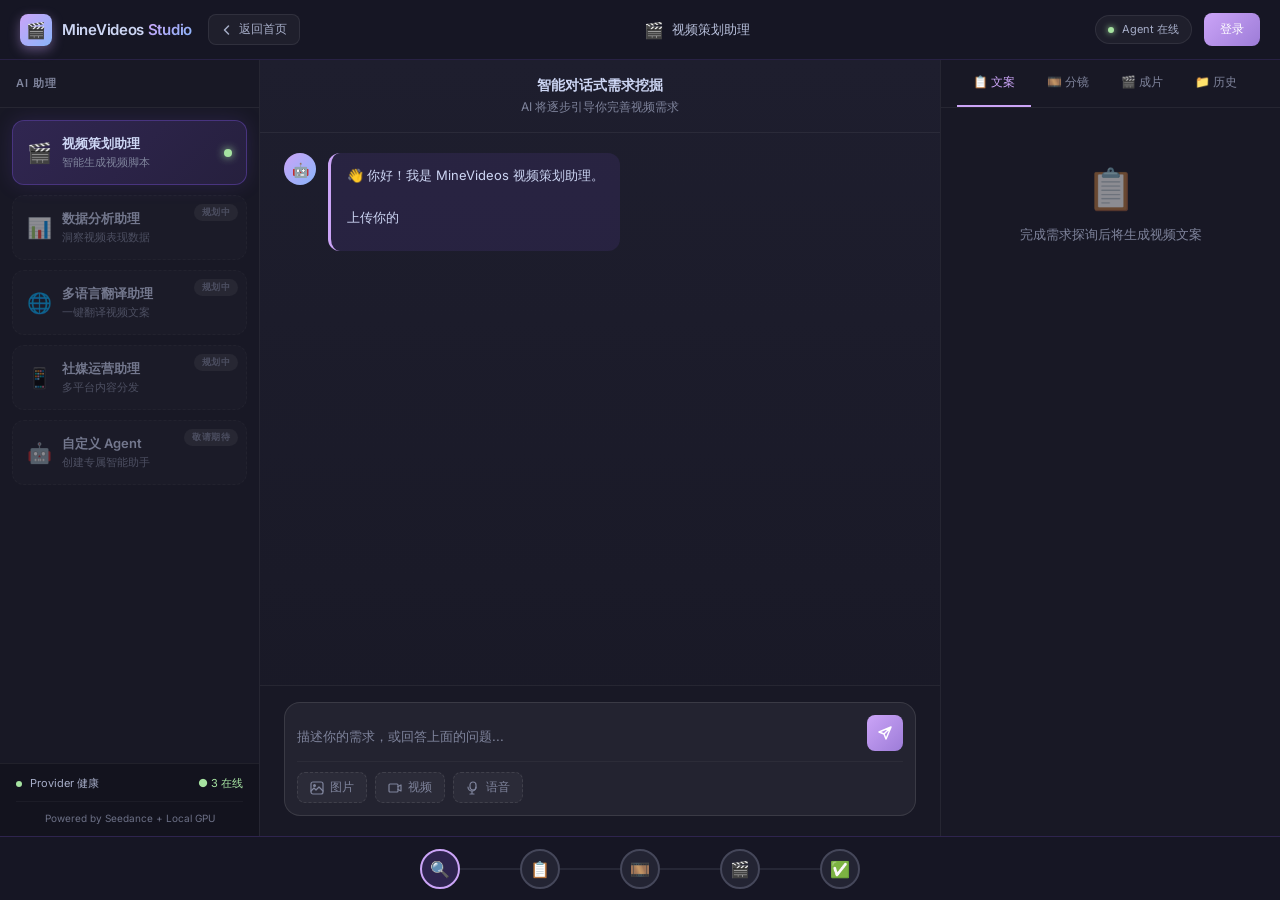
==== commit 8ae721d1: "feat: 重构 Studio 页面为 AI 助理平台 - 采用三栏布局：左栏 Agent 面板、中栏对话交互、右栏输出面板 - 实现底部量子纠缠进度条动画（节点脉冲 + 粒子流动） - 实现对话式需" ====
--- a/studio.html
+++ b/studio.html
@@ -1,15 +1,15 @@
 <!DOCTYPE html>
-<html lang="en">
+<html lang="zh-CN">
 <head>
 <meta charset="UTF-8">
 <meta name="viewport" content="width=device-width, initial-scale=1.0">
-<title>MineVideos Studio — Create Stunning Videos with AI</title>
+<title>MineVideos Studio — AI 助理平台</title>
 <link rel="preconnect" href="https://fonts.googleapis.com">
 <link href="https://fonts.googleapis.com/css2?family=Inter:wght@300;400;500;600;700&display=swap" rel="stylesheet">
 <style>
 /* ═══════════════════════════════════════════════
-   MineVideos Studio — V3.0 Three-Column Layout
-   Apple-inspired, minimal & elegant
+   MineVideos Studio — AI Assistant Platform
+   Catppuccin Mocha Theme
    ═══════════════════════════════════════════════ */
 
 *, *::before, *::after {
@@ -19,23 +19,49 @@
 }
 
 :root {
-  --glass-bg: rgba(255, 255, 255, 0.08);
-  --glass-border: rgba(255, 255, 255, 0.15);
-  --glass-shadow: rgba(0, 0, 0, 0.3);
-  --text-primary: rgba(255, 255, 255, 0.95);
-  --text-secondary: rgba(255, 255, 255, 0.6);
-  --text-tertiary: rgba(255, 255, 255, 0.35);
-  --accent: #6C5CE7;
-  --accent-glow: rgba(108, 92, 231, 0.4);
-  --accent-secondary: #00D2FF;
-  --success: #00E676;
-  --warning: #FFB74D;
-  --radius-sm: 12px;
-  --radius-md: 20px;
-  --radius-lg: 28px;
-  --blur: 40px;
+  /* Catppuccin Mocha Colors */
+  --ctp-base: #1e1e2e;
+  --ctp-mantle: #181825;
+  --ctp-crust: #11111b;
+  --ctp-surface0: #313244;
+  --ctp-surface1: #45475a;
+  --ctp-surface2: #585b70;
+  --ctp-overlay0: #6c7086;
+  --ctp-overlay1: #7f849c;
+  --ctp-overlay2: #9399b2;
+  --ctp-subtext0: #a6adc8;
+  --ctp-subtext1: #bac2de;
+  --ctp-text: #cdd6f4;
+  --ctp-mauve: #cba4f7;
+  --ctp-blue: #89b4fa;
+  --ctp-teal: #94e2d5;
+  --ctp-green: #a6e3a1;
+  --ctp-yellow: #f9e2af;
+  --ctp-peach: #fab387;
+  --ctp-maroon: #eba0ac;
+  --ctp-red: #f38ba8;
+  --ctp-lavender: #b4befe;
+  
+  /* Semantic Colors */
+  --accent: var(--ctp-mauve);
+  --accent-glow: rgba(203, 164, 247, 0.4);
+  --accent-secondary: var(--ctp-blue);
+  --success: var(--ctp-green);
+  --warning: var(--ctp-yellow);
+  --danger: var(--ctp-red);
+  
+  /* Layout */
+  --toolbar-height: 60px;
+  --dock-height: 64px;
+  --left-width: 260px;
+  --right-width: 340px;
+  
+  /* Typography */
+  --font-family: 'Inter', -apple-system, BlinkMacSystemFont, 'Segoe UI', sans-serif;
+  --radius-sm: 8px;
+  --radius-md: 12px;
+  --radius-lg: 16px;
   --transition: cubic-bezier(0.4, 0, 0.2, 1);
-  --studio-bg: #08080f;
 }
 
 html, body {
@@ -44,11 +70,10 @@
 }
 
 body {
-  font-family: 'Inter', -apple-system, BlinkMacSystemFont, 'SF Pro Display', 'Segoe UI', sans-serif;
-  background: var(--studio-bg);
-  color: var(--text-primary);
+  font-family: var(--font-family);
+  background: var(--ctp-crust);
+  color: var(--ctp-text);
   -webkit-font-smoothing: antialiased;
-  -moz-osx-font-smoothing: grayscale;
 }
 
 /* ── Top Toolbar ── */
@@ -57,11 +82,11 @@
   top: 0;
   left: 0;
   right: 0;
-  height: 60px;
-  background: rgba(8, 8, 15, 0.95);
+  height: var(--toolbar-height);
+  background: rgba(24, 24, 37, 0.95);
   backdrop-filter: blur(20px);
   -webkit-backdrop-filter: blur(20px);
-  border-bottom: 1px solid rgba(255, 255, 255, 0.06);
+  border-bottom: 1px solid rgba(139, 92, 246, 0.15);
   display: flex;
   align-items: center;
   justify-content: space-between;
@@ -85,19 +110,25 @@
 .toolbar-logo-icon {
   width: 32px;
   height: 32px;
-  border-radius: 8px;
+  border-radius: var(--radius-sm);
   overflow: hidden;
+  background: linear-gradient(135deg, var(--ctp-mauve), var(--ctp-blue));
+  display: flex;
+  align-items: center;
+  justify-content: center;
+  font-size: 16px;
   box-shadow: 0 4px 12px var(--accent-glow);
 }
 
 .toolbar-logo-text {
-  font-size: 16px;
+  font-size: 15px;
   font-weight: 600;
-  color: var(--text-primary);
+  color: var(--ctp-text);
+  letter-spacing: -0.02em;
 }
 
 .toolbar-logo-text span {
-  background: linear-gradient(135deg, var(--accent), var(--accent-secondary));
+  background: linear-gradient(135deg, var(--ctp-mauve), var(--ctp-blue));
   -webkit-background-clip: text;
   -webkit-text-fill-color: transparent;
   background-clip: text;
@@ -108,23 +139,31 @@
   align-items: center;
   gap: 6px;
   padding: 6px 12px;
-  border-radius: 8px;
+  border-radius: var(--radius-sm);
   background: rgba(255, 255, 255, 0.04);
   border: 1px solid rgba(255, 255, 255, 0.08);
-  color: var(--text-secondary);
-  font-size: 13px;
+  color: var(--ctp-subtext0);
+  font-size: 12px;
   text-decoration: none;
   transition: all 0.2s var(--transition);
 }
 
 .back-home-btn:hover {
   background: rgba(255, 255, 255, 0.08);
-  color: var(--text-primary);
+  color: var(--ctp-text);
 }
 
 .toolbar-center {
   font-size: 13px;
-  color: var(--text-tertiary);
+  font-weight: 500;
+  color: var(--ctp-subtext1);
+  display: flex;
+  align-items: center;
+  gap: 8px;
+}
+
+.toolbar-center .agent-icon {
+  font-size: 16px;
 }
 
 .toolbar-right {
@@ -133,7 +172,7 @@
   gap: 12px;
 }
 
-.provider-health-indicator {
+.status-indicator {
   display: flex;
   align-items: center;
   gap: 8px;
@@ -142,897 +181,803 @@
   background: rgba(255, 255, 255, 0.04);
   border: 1px solid rgba(255, 255, 255, 0.08);
   font-size: 11px;
-  color: var(--text-tertiary);
-}
-
-.provider-health-dot {
+  color: var(--ctp-subtext0);
+}
+
+.status-dot {
   width: 6px;
   height: 6px;
   border-radius: 50%;
   flex-shrink: 0;
 }
 
-.provider-health-dot.online { background: #00E676; box-shadow: 0 0 4px #00E676; }
-.provider-health-dot.degraded { background: #FFB74D; box-shadow: 0 0 4px #FFB74D; }
-.provider-health-dot.offline { background: #FF6B9D; box-shadow: 0 0 4px #FF6B9D; }
-.provider-health-dot.loading { background: var(--text-tertiary); animation: pulse 1s infinite; }
-
-@keyframes pulse {
+.status-dot.online {
+  background: var(--success);
+  box-shadow: 0 0 6px var(--success);
+  animation: statusPulse 2s ease-in-out infinite;
+}
+
+@keyframes statusPulse {
   0%, 100% { opacity: 1; }
-  50% { opacity: 0.4; }
+  50% { opacity: 0.5; }
 }
 
 .toolbar-login-btn {
   padding: 8px 16px;
-  border-radius: 8px;
-  background: linear-gradient(135deg, var(--accent), #8B5CF6);
+  border-radius: var(--radius-sm);
+  background: linear-gradient(135deg, var(--ctp-mauve), #9d7cd8);
+  border: none;
+  color: white;
+  font-size: 12px;
+  font-weight: 500;
+  cursor: pointer;
+  transition: all 0.2s var(--transition);
+  text-decoration: none;
+}
+
+.toolbar-login-btn:hover {
+  transform: translateY(-1px);
+  box-shadow: 0 4px 16px var(--accent-glow);
+}
+
+/* ── Main Layout ── */
+.studio-container {
+  display: grid;
+  grid-template-columns: var(--left-width) 1fr var(--right-width);
+  height: calc(100vh - var(--toolbar-height) - var(--dock-height));
+  margin-top: var(--toolbar-height);
+}
+
+/* ── Left Column: Agent Panel ── */
+.agent-column {
+  background: var(--ctp-mantle);
+  border-right: 1px solid rgba(255, 255, 255, 0.06);
+  display: flex;
+  flex-direction: column;
+  overflow: hidden;
+}
+
+.agent-panel-header {
+  padding: 16px;
+  border-bottom: 1px solid rgba(255, 255, 255, 0.06);
+}
+
+.agent-panel-title {
+  font-size: 11px;
+  font-weight: 600;
+  color: var(--ctp-overlay1);
+  text-transform: uppercase;
+  letter-spacing: 0.08em;
+}
+
+.agent-list {
+  flex: 1;
+  overflow-y: auto;
+  padding: 12px;
+}
+
+.agent-card {
+  padding: 14px;
+  border-radius: var(--radius-md);
+  background: rgba(255, 255, 255, 0.03);
+  border: 1px solid rgba(255, 255, 255, 0.06);
+  margin-bottom: 10px;
+  cursor: pointer;
+  transition: all 0.3s var(--transition);
+  position: relative;
+  overflow: hidden;
+}
+
+.agent-card:hover {
+  background: rgba(255, 255, 255, 0.05);
+  border-color: rgba(255, 255, 255, 0.1);
+}
+
+.agent-card.active {
+  background: rgba(139, 92, 246, 0.12);
+  border-color: rgba(139, 92, 246, 0.35);
+  box-shadow: 0 0 20px rgba(139, 92, 246, 0.15);
+}
+
+.agent-card.active::before {
+  content: '';
+  position: absolute;
+  top: 0;
+  left: 0;
+  right: 0;
+  bottom: 0;
+  background: linear-gradient(135deg, rgba(139, 92, 246, 0.1), transparent);
+  animation: breathingGlow 3s ease-in-out infinite;
+}
+
+@keyframes breathingGlow {
+  0%, 100% { opacity: 0.3; }
+  50% { opacity: 0.7; }
+}
+
+.agent-card.planning {
+  opacity: 0.5;
+  border-style: dashed;
+  cursor: default;
+}
+
+.agent-card.planning::after {
+  content: '规划中';
+  position: absolute;
+  top: 8px;
+  right: 8px;
+  padding: 2px 8px;
+  border-radius: 10px;
+  font-size: 9px;
+  font-weight: 600;
+  background: rgba(255, 255, 255, 0.1);
+  color: var(--ctp-overlay1);
+  text-transform: uppercase;
+  letter-spacing: 0.05em;
+}
+
+.agent-card.coming-soon::after {
+  content: '敬请期待';
+}
+
+.agent-card-header {
+  display: flex;
+  align-items: center;
+  gap: 10px;
+  position: relative;
+  z-index: 1;
+}
+
+.agent-card-icon {
+  font-size: 20px;
+}
+
+.agent-card-info {
+  flex: 1;
+}
+
+.agent-card-name {
+  font-size: 13px;
+  font-weight: 600;
+  color: var(--ctp-text);
+  margin-bottom: 2px;
+}
+
+.agent-card-desc {
+  font-size: 11px;
+  color: var(--ctp-overlay1);
+}
+
+.agent-card-status {
+  width: 8px;
+  height: 8px;
+  border-radius: 50%;
+  background: var(--success);
+  box-shadow: 0 0 8px var(--success);
+}
+
+.agent-card.planning .agent-card-status {
+  background: var(--ctp-surface1);
+  box-shadow: none;
+}
+
+/* System Status Footer */
+.system-status {
+  padding: 12px 16px;
+  border-top: 1px solid rgba(255, 255, 255, 0.06);
+  background: rgba(0, 0, 0, 0.2);
+}
+
+.system-status-item {
+  display: flex;
+  align-items: center;
+  gap: 8px;
+  margin-bottom: 8px;
+  font-size: 11px;
+  color: var(--ctp-subtext0);
+}
+
+.system-status-item:last-child {
+  margin-bottom: 0;
+}
+
+.provider-dot {
+  width: 6px;
+  height: 6px;
+  border-radius: 50%;
+}
+
+.provider-dot.healthy { background: var(--success); }
+.provider-dot.degraded { background: var(--warning); }
+.provider-dot.offline { background: var(--danger); }
+
+.system-status-footer {
+  margin-top: 10px;
+  padding-top: 10px;
+  border-top: 1px solid rgba(255, 255, 255, 0.04);
+  font-size: 10px;
+  color: var(--ctp-overlay0);
+  text-align: center;
+}
+
+/* ── Center Column: Conversation ── */
+.conversation-column {
+  background: linear-gradient(180deg, var(--ctp-base) 0%, var(--ctp-mantle) 100%);
+  display: flex;
+  flex-direction: column;
+  overflow: hidden;
+}
+
+.conversation-header {
+  padding: 16px 24px;
+  border-bottom: 1px solid rgba(255, 255, 255, 0.06);
+  text-align: center;
+}
+
+.conversation-title {
+  font-size: 14px;
+  font-weight: 600;
+  color: var(--ctp-text);
+}
+
+.conversation-subtitle {
+  font-size: 12px;
+  color: var(--ctp-overlay1);
+  margin-top: 4px;
+}
+
+/* Message Area */
+.message-area {
+  flex: 1;
+  overflow-y: auto;
+  padding: 20px 24px;
+  display: flex;
+  flex-direction: column;
+  gap: 16px;
+}
+
+.message {
+  display: flex;
+  gap: 12px;
+  max-width: 85%;
+  animation: messageSlide 0.3s var(--transition);
+}
+
+@keyframes messageSlide {
+  from {
+    opacity: 0;
+    transform: translateY(10px);
+  }
+  to {
+    opacity: 1;
+    transform: translateY(0);
+  }
+}
+
+.message.user {
+  align-self: flex-end;
+  flex-direction: row-reverse;
+}
+
+.message-avatar {
+  width: 32px;
+  height: 32px;
+  border-radius: 50%;
+  display: flex;
+  align-items: center;
+  justify-content: center;
+  font-size: 14px;
+  flex-shrink: 0;
+}
+
+.message.ai .message-avatar {
+  background: linear-gradient(135deg, var(--ctp-mauve), var(--ctp-blue));
+}
+
+.message.user .message-avatar {
+  background: var(--ctp-surface1);
+}
+
+.message-content {
+  padding: 12px 16px;
+  border-radius: var(--radius-md);
+  font-size: 13px;
+  line-height: 1.6;
+}
+
+.message.ai .message-content {
+  background: rgba(139, 92, 246, 0.1);
+  border-left: 3px solid var(--ctp-mauve);
+  color: var(--ctp-text);
+}
+
+.message.user .message-content {
+  background: rgba(205, 214, 244, 0.08);
+  color: var(--ctp-text);
+}
+
+/* Quick Options */
+.quick-options {
+  display: flex;
+  flex-wrap: wrap;
+  gap: 8px;
+  margin-top: 12px;
+}
+
+.quick-option {
+  padding: 8px 14px;
+  border-radius: 20px;
+  font-size: 12px;
+  color: var(--ctp-subtext1);
+  background: rgba(255, 255, 255, 0.05);
+  border: 1px solid rgba(255, 255, 255, 0.1);
+  cursor: pointer;
+  transition: all 0.2s var(--transition);
+}
+
+.quick-option:hover {
+  background: rgba(139, 92, 246, 0.15);
+  border-color: rgba(139, 92, 246, 0.3);
+  color: var(--ctp-mauve);
+}
+
+/* Summary Card */
+.summary-card {
+  background: rgba(255, 255, 255, 0.04);
+  border: 1px solid rgba(139, 92, 246, 0.2);
+  border-radius: var(--radius-lg);
+  padding: 20px;
+  margin-top: 8px;
+}
+
+.summary-header {
+  display: flex;
+  align-items: center;
+  gap: 8px;
+  margin-bottom: 16px;
+  font-size: 14px;
+  font-weight: 600;
+  color: var(--ctp-mauve);
+}
+
+.summary-items {
+  display: flex;
+  flex-direction: column;
+  gap: 10px;
+}
+
+.summary-item {
+  display: flex;
+  align-items: flex-start;
+  gap: 10px;
+  font-size: 12px;
+  color: var(--ctp-subtext1);
+}
+
+.summary-item .check {
+  color: var(--success);
+  flex-shrink: 0;
+}
+
+.summary-item .label {
+  color: var(--ctp-overlay1);
+  min-width: 60px;
+}
+
+.summary-actions {
+  display: flex;
+  gap: 10px;
+  margin-top: 16px;
+  padding-top: 16px;
+  border-top: 1px solid rgba(255, 255, 255, 0.06);
+}
+
+.summary-btn {
+  flex: 1;
+  padding: 10px 16px;
+  border-radius: var(--radius-sm);
+  font-size: 12px;
+  font-weight: 500;
+  cursor: pointer;
+  transition: all 0.2s var(--transition);
+}
+
+.summary-btn.primary {
+  background: linear-gradient(135deg, var(--ctp-mauve), #9d7cd8);
+  border: none;
+  color: white;
+}
+
+.summary-btn.primary:hover {
+  box-shadow: 0 4px 16px var(--accent-glow);
+}
+
+.summary-btn.secondary {
+  background: rgba(255, 255, 255, 0.05);
+  border: 1px solid rgba(255, 255, 255, 0.1);
+  color: var(--ctp-subtext1);
+}
+
+.summary-btn.secondary:hover {
+  background: rgba(255, 255, 255, 0.08);
+}
+
+/* Typing Indicator */
+.typing-indicator {
+  display: flex;
+  gap: 4px;
+  padding: 4px 0;
+}
+
+.typing-indicator span {
+  width: 6px;
+  height: 6px;
+  border-radius: 50%;
+  background: var(--ctp-mauve);
+  animation: typingBounce 1.4s ease-in-out infinite;
+}
+
+.typing-indicator span:nth-child(2) { animation-delay: 0.2s; }
+.typing-indicator span:nth-child(3) { animation-delay: 0.4s; }
+
+@keyframes typingBounce {
+  0%, 60%, 100% { transform: translateY(0); }
+  30% { transform: translateY(-4px); }
+}
+
+/* Input Area */
+.input-area {
+  padding: 16px 24px 20px;
+  border-top: 1px solid rgba(255, 255, 255, 0.06);
+  background: var(--ctp-mantle);
+}
+
+.input-container {
+  background: rgba(255, 255, 255, 0.05);
+  border: 1px solid rgba(255, 255, 255, 0.1);
+  border-radius: var(--radius-lg);
+  padding: 12px;
+  transition: all 0.2s var(--transition);
+}
+
+.input-container:focus-within {
+  border-color: rgba(139, 92, 246, 0.4);
+  box-shadow: 0 0 0 3px rgba(139, 92, 246, 0.1);
+}
+
+.input-row {
+  display: flex;
+  align-items: flex-end;
+  gap: 8px;
+}
+
+.input-textarea {
+  flex: 1;
+  background: transparent;
+  border: none;
+  color: var(--ctp-text);
+  font-size: 13px;
+  font-family: var(--font-family);
+  line-height: 1.5;
+  resize: none;
+  min-height: 24px;
+  max-height: 120px;
+  outline: none;
+}
+
+.input-textarea::placeholder {
+  color: var(--ctp-overlay1);
+}
+
+.send-btn {
+  width: 36px;
+  height: 36px;
+  border-radius: var(--radius-sm);
+  background: linear-gradient(135deg, var(--ctp-mauve), #9d7cd8);
+  border: none;
+  color: white;
+  cursor: pointer;
+  display: flex;
+  align-items: center;
+  justify-content: center;
+  transition: all 0.2s var(--transition);
+}
+
+.send-btn:hover {
+  transform: scale(1.05);
+  box-shadow: 0 4px 12px var(--accent-glow);
+}
+
+.send-btn:disabled {
+  opacity: 0.5;
+  cursor: not-allowed;
+  transform: none;
+}
+
+.attach-row {
+  display: flex;
+  align-items: center;
+  gap: 8px;
+  margin-top: 10px;
+  padding-top: 10px;
+  border-top: 1px solid rgba(255, 255, 255, 0.04);
+}
+
+.attach-btn {
+  display: flex;
+  align-items: center;
+  gap: 6px;
+  padding: 6px 12px;
+  border-radius: var(--radius-sm);
+  font-size: 12px;
+  color: var(--ctp-overlay1);
+  background: rgba(255, 255, 255, 0.04);
+  border: 1px dashed rgba(255, 255, 255, 0.1);
+  cursor: pointer;
+  transition: all 0.2s var(--transition);
+}
+
+.attach-btn:hover {
+  background: rgba(255, 255, 255, 0.08);
+  color: var(--ctp-subtext1);
+  border-color: rgba(255, 255, 255, 0.15);
+}
+
+/* Upload Preview */
+.upload-preview {
+  display: flex;
+  flex-wrap: wrap;
+  gap: 8px;
+  margin-top: 10px;
+}
+
+.preview-item {
+  position: relative;
+  border-radius: var(--radius-sm);
+  overflow: hidden;
+  border: 1px solid rgba(255, 255, 255, 0.08);
+}
+
+.preview-item img {
+  display: block;
+  max-width: 80px;
+  max-height: 60px;
+  object-fit: cover;
+}
+
+.preview-remove {
+  position: absolute;
+  top: 2px;
+  right: 2px;
+  width: 18px;
+  height: 18px;
+  border-radius: 50%;
+  background: rgba(0, 0, 0, 0.6);
+  color: white;
+  border: none;
+  cursor: pointer;
+  font-size: 12px;
+  display: flex;
+  align-items: center;
+  justify-content: center;
+}
+
+/* ── Right Column: Output Panel ── */
+.output-column {
+  background: var(--ctp-mantle);
+  border-left: 1px solid rgba(255, 255, 255, 0.06);
+  display: flex;
+  flex-direction: column;
+  overflow: hidden;
+}
+
+.output-tabs {
+  display: flex;
+  border-bottom: 1px solid rgba(255, 255, 255, 0.06);
+  padding: 0 16px;
+}
+
+.output-tab {
+  padding: 14px 16px;
+  font-size: 12px;
+  font-weight: 500;
+  color: var(--ctp-overlay1);
+  cursor: pointer;
+  border-bottom: 2px solid transparent;
+  transition: all 0.2s var(--transition);
+}
+
+.output-tab:hover {
+  color: var(--ctp-subtext1);
+}
+
+.output-tab.active {
+  color: var(--ctp-mauve);
+  border-bottom-color: var(--ctp-mauve);
+}
+
+.output-content {
+  flex: 1;
+  overflow-y: auto;
+  padding: 16px;
+}
+
+.tab-panel {
+  display: none;
+}
+
+.tab-panel.active {
+  display: block;
+}
+
+/* Empty State */
+.empty-state {
+  text-align: center;
+  padding: 40px 20px;
+  color: var(--ctp-overlay1);
+}
+
+.empty-state-icon {
+  font-size: 40px;
+  margin-bottom: 12px;
+  opacity: 0.5;
+}
+
+.empty-state-text {
+  font-size: 13px;
+  line-height: 1.5;
+}
+
+/* Copywriting Content */
+.copywriting-content {
+  display: flex;
+  flex-direction: column;
+  gap: 16px;
+}
+
+.copywriting-section {
+  background: rgba(255, 255, 255, 0.03);
+  border: 1px solid rgba(255, 255, 255, 0.06);
+  border-radius: var(--radius-md);
+  padding: 14px;
+}
+
+.copywriting-label {
+  font-size: 10px;
+  font-weight: 600;
+  text-transform: uppercase;
+  letter-spacing: 0.08em;
+  color: var(--ctp-mauve);
+  margin-bottom: 8px;
+}
+
+.copywriting-text {
+  font-size: 12px;
+  line-height: 1.6;
+  color: var(--ctp-subtext1);
+}
+
+.copywriting-text textarea {
+  width: 100%;
+  background: transparent;
+  border: none;
+  color: var(--ctp-text);
+  font-size: 12px;
+  font-family: var(--font-family);
+  line-height: 1.6;
+  resize: vertical;
+  outline: none;
+}
+
+.confirm-btn {
+  width: 100%;
+  padding: 12px;
+  border-radius: var(--radius-sm);
+  background: linear-gradient(135deg, var(--ctp-mauve), #9d7cd8);
   border: none;
   color: white;
   font-size: 13px;
   font-weight: 500;
   cursor: pointer;
   transition: all 0.2s var(--transition);
-  text-decoration: none;
-}
-
-.toolbar-login-btn:hover {
-  transform: translateY(-1px);
+  margin-top: 8px;
+}
+
+.confirm-btn:hover {
   box-shadow: 0 4px 16px var(--accent-glow);
 }
 
-.nav-user-menu {
-  position: relative;
-}
-
-.nav-user-btn {
-  display: flex;
-  align-items: center;
-  gap: 8px;
-  padding: 6px 12px;
-  border-radius: 8px;
-  background: rgba(255, 255, 255, 0.06);
-  border: 1px solid rgba(255, 255, 255, 0.1);
-  color: var(--text-primary);
-  font-size: 13px;
-  font-weight: 500;
-  cursor: pointer;
-  transition: all 0.2s var(--transition);
-}
-
-.nav-user-btn:hover {
-  background: rgba(255, 255, 255, 0.1);
-}
-
-.nav-user-dropdown {
-  position: absolute;
-  top: calc(100% + 8px);
-  right: 0;
-  min-width: 160px;
-  background: rgba(15, 15, 30, 0.95);
-  backdrop-filter: blur(40px);
-  border: 1px solid rgba(255, 255, 255, 0.15);
-  border-radius: 10px;
-  padding: 6px;
-  opacity: 0;
-  visibility: hidden;
-  transform: translateY(-8px);
-  transition: all 0.2s var(--transition);
-  z-index: 200;
-}
-
-.nav-user-menu:hover .nav-user-dropdown {
-  opacity: 1;
-  visibility: visible;
-  transform: translateY(0);
-}
-
-.nav-user-dropdown button {
-  display: flex;
-  align-items: center;
-  gap: 8px;
-  width: 100%;
-  padding: 8px 12px;
-  border-radius: 6px;
-  font-size: 13px;
-  color: var(--text-secondary);
-  background: transparent;
-  border: none;
-  cursor: pointer;
-  transition: all 0.2s;
-}
-
-.nav-user-dropdown button:hover {
-  background: rgba(255, 255, 255, 0.06);
-  color: var(--text-primary);
-}
-
-.nav-user-dropdown .signout-btn { color: #FF6B9D; }
-.nav-user-dropdown .signout-btn:hover { background: rgba(255, 107, 157, 0.1); color: #FF6B9D; }
-
-/* ── Three Column Layout ── */
-.studio-container {
+/* Storyboard Grid */
+.storyboard-grid {
   display: grid;
-  grid-template-columns: 280px 1fr 360px;
-  height: calc(100vh - 60px);
-  margin-top: 60px;
-}
-
-/* ── Left Column: Provider Panel ── */
-.provider-column {
-  background: rgba(10, 10, 20, 0.6);
-  border-right: 1px solid rgba(255, 255, 255, 0.06);
-  overflow-y: auto;
-  padding: 16px;
-}
-
-.provider-column-header {
-  display: flex;
-  align-items: center;
-  justify-content: space-between;
-  margin-bottom: 16px;
-}
-
-.provider-column-title {
-  font-size: 13px;
-  font-weight: 600;
-  color: var(--text-secondary);
-  text-transform: uppercase;
-  letter-spacing: 0.05em;
-}
-
-.provider-refresh-btn {
-  width: 28px;
-  height: 28px;
-  border-radius: 6px;
-  background: rgba(255, 255, 255, 0.04);
-  border: 1px solid rgba(255, 255, 255, 0.08);
-  color: var(--text-tertiary);
-  cursor: pointer;
-  display: flex;
-  align-items: center;
-  justify-content: center;
-  transition: all 0.2s;
-}
-
-.provider-refresh-btn:hover {
-  background: rgba(255, 255, 255, 0.08);
-  color: var(--text-primary);
-}
-
-.provider-list {
-  display: flex;
-  flex-direction: column;
-  gap: 10px;
-}
-
-.provider-card {
-  padding: 14px;
-  border-radius: 12px;
+  grid-template-columns: repeat(2, 1fr);
+  gap: 12px;
+}
+
+.storyboard-card {
   background: rgba(255, 255, 255, 0.03);
   border: 1px solid rgba(255, 255, 255, 0.06);
-  cursor: pointer;
-  transition: all 0.3s var(--transition);
-  position: relative;
-}
-
-.provider-card:hover {
-  background: rgba(255, 255, 255, 0.06);
-  border-color: rgba(255, 255, 255, 0.12);
-}
-
-.provider-card.selected {
-  background: rgba(108, 92, 231, 0.12);
-  border-color: rgba(108, 92, 231, 0.35);
-}
-
-.provider-card.recommended::before {
-  content: 'Recommended';
-  position: absolute;
-  top: -8px;
-  right: 12px;
-  padding: 2px 8px;
-  border-radius: 6px;
+  border-radius: var(--radius-md);
+  overflow: hidden;
+  transition: all 0.2s var(--transition);
+}
+
+.storyboard-card:hover {
+  border-color: rgba(255, 255, 255, 0.1);
+}
+
+.storyboard-thumb {
+  aspect-ratio: 16/9;
+  background: linear-gradient(135deg, rgba(139, 92, 246, 0.2), rgba(137, 180, 250, 0.1));
+  display: flex;
+  align-items: center;
+  justify-content: center;
+  font-size: 24px;
+  opacity: 0.5;
+}
+
+.storyboard-info {
+  padding: 10px;
+}
+
+.storyboard-scene {
+  font-size: 11px;
+  color: var(--ctp-subtext1);
+  line-height: 1.4;
+  margin-bottom: 6px;
+}
+
+.storyboard-meta {
+  display: flex;
+  gap: 8px;
   font-size: 10px;
-  font-weight: 600;
-  text-transform: uppercase;
-  letter-spacing: 0.05em;
-  background: linear-gradient(135deg, #6C5CE7, #8B5CF6);
-  color: white;
-}
-
-.provider-card-header {
-  display: flex;
-  align-items: center;
-  justify-content: space-between;
-  margin-bottom: 8px;
-}
-
-.provider-name {
-  font-size: 14px;
-  font-weight: 600;
-  color: var(--text-primary);
-}
-
-.provider-type-icon {
-  width: 26px;
-  height: 26px;
-  border-radius: 6px;
-  display: flex;
-  align-items: center;
-  justify-content: center;
-  font-size: 13px;
-  background: rgba(108, 92, 231, 0.15);
-}
-
-.provider-status {
-  display: flex;
-  align-items: center;
-  gap: 6px;
-  font-size: 11px;
-  color: var(--text-tertiary);
-  margin-bottom: 10px;
-}
-
-.provider-status-dot {
-  width: 6px;
-  height: 6px;
-  border-radius: 50%;
-}
-
-.provider-status-dot.online { background: #00E676; }
-.provider-status-dot.degraded { background: #FFB74D; }
-.provider-status-dot.offline { background: #FF6B9D; }
-
-.provider-overall-score {
-  display: flex;
-  align-items: center;
-  justify-content: space-between;
-  margin-bottom: 4px;
-}
-
-.provider-score-label {
-  font-size: 10px;
-  color: var(--text-tertiary);
-  text-transform: uppercase;
-  letter-spacing: 0.05em;
-}
-
-.provider-score-value {
-  font-size: 14px;
-  font-weight: 700;
-  color: #00E676;
-}
-
-.provider-score-bar {
-  height: 4px;
-  background: rgba(255, 255, 255, 0.08);
-  border-radius: 2px;
-  overflow: hidden;
-  margin-bottom: 12px;
-}
-
-.provider-score-fill {
-  height: 100%;
-  border-radius: 2px;
-  transition: width 0.5s ease;
-}
-
-.provider-score-fill.high { background: linear-gradient(90deg, #00E676, #00C853); }
-.provider-score-fill.medium { background: linear-gradient(90deg, #FFB74D, #FFA726); }
-.provider-score-fill.low { background: linear-gradient(90deg, #FF6B9D, #FF5252); }
-
-/* Provider Detail Expansion */
-.provider-detail {
-  padding-top: 12px;
-  border-top: 1px solid rgba(255, 255, 255, 0.04);
-  display: none;
-}
-
-.provider-detail.visible { display: block; }
-
-.provider-detail-title {
-  font-size: 11px;
-  font-weight: 600;
-  color: var(--text-secondary);
-  margin-bottom: 10px;
-  text-transform: uppercase;
-  letter-spacing: 0.05em;
-}
-
-.provider-dimensions {
-  display: grid;
-  grid-template-columns: 1fr 1fr;
-  gap: 8px;
-}
-
-.provider-dimension {
-  display: flex;
-  flex-direction: column;
-  gap: 3px;
-}
-
-.provider-dimension-label {
-  font-size: 9px;
-  color: var(--text-tertiary);
-  text-transform: uppercase;
-  letter-spacing: 0.03em;
-}
-
-.provider-dimension-bar {
-  height: 3px;
-  background: rgba(255, 255, 255, 0.08);
-  border-radius: 2px;
-  overflow: hidden;
-}
-
-.provider-dimension-fill {
-  height: 100%;
-  border-radius: 2px;
-}
-
-.provider-dimension-fill.runtime { background: linear-gradient(90deg, #00E676, #00C853); }
-.provider-dimension-fill.stability { background: linear-gradient(90deg, #89b4fa, #74c7ec); }
-.provider-dimension-fill.quality { background: linear-gradient(90deg, #cba6f7, #b794f6); }
-.provider-dimension-fill.cost { background: linear-gradient(90deg, #f9e2af, #f5c542); }
-.provider-dimension-fill.control { background: linear-gradient(90deg, #f38ba8, #f5a8c8); }
-.provider-dimension-fill.latency { background: linear-gradient(90deg, #94e2d5, #7dcfff); }
-.provider-dimension-fill.continuity { background: linear-gradient(90deg, #a6e3a1, #c9f0b0); }
-
-.provider-dimension-value {
-  font-size: 10px;
-  font-weight: 600;
-  color: var(--text-primary);
-}
-
-/* Provider Footer Health */
-.provider-footer {
-  margin-top: 16px;
-  padding-top: 12px;
-  border-top: 1px solid rgba(255, 255, 255, 0.04);
-}
-
-.provider-footer-status {
-  display: flex;
-  align-items: center;
-  gap: 8px;
-  font-size: 11px;
-  color: var(--text-tertiary);
-}
-
-/* ── Center Column: Creation Zone ── */
-.creation-column {
-  background: linear-gradient(180deg, #0a0a1a 0%, #08080f 100%);
-  overflow-y: auto;
-  padding: 24px;
-  display: flex;
-  flex-direction: column;
-  gap: 20px;
-}
-
-.creation-header {
-  text-align: center;
-  margin-bottom: 8px;
-}
-
-.creation-title {
-  font-size: 20px;
-  font-weight: 700;
-  letter-spacing: -0.02em;
-  margin-bottom: 6px;
-  background: linear-gradient(135deg, var(--text-primary), var(--accent-secondary));
-  -webkit-background-clip: text;
-  -webkit-text-fill-color: transparent;
-  background-clip: text;
-}
-
-.creation-subtitle {
-  font-size: 13px;
-  color: var(--text-tertiary);
-}
-
-.prompt-card {
-  background: rgba(255, 255, 255, 0.04);
-  border: 1px solid rgba(255, 255, 255, 0.08);
-  border-radius: var(--radius-md);
-  padding: 24px;
-  flex: 1;
-  display: flex;
-  flex-direction: column;
-}
-
-.prompt-textarea {
-  width: 100%;
-  min-height: 140px;
-  background: rgba(255, 255, 255, 0.03);
-  border: 1px solid rgba(255, 255, 255, 0.06);
-  border-radius: 12px;
-  padding: 16px;
-  color: var(--text-primary);
-  font-size: 15px;
-  font-family: inherit;
-  line-height: 1.6;
-  resize: vertical;
-  transition: all 0.3s var(--transition);
-  letter-spacing: -0.01em;
-}
-
-.prompt-textarea::placeholder {
-  color: var(--text-tertiary);
-}
-
-.prompt-textarea:focus {
-  outline: none;
-  border-color: rgba(108, 92, 231, 0.5);
-  box-shadow: 0 0 0 4px rgba(108, 92, 231, 0.1);
+  color: var(--ctp-overlay1);
+}
+
+.storyboard-meta span {
+  padding: 2px 6px;
   background: rgba(255, 255, 255, 0.05);
-}
-
-.attachments-bar {
-  display: flex;
-  align-items: center;
-  gap: 10px;
-  margin-top: 16px;
-  padding-top: 16px;
-  border-top: 1px solid rgba(255, 255, 255, 0.06);
-}
-
-.attach-btn {
-  display: inline-flex;
-  align-items: center;
-  gap: 6px;
-  padding: 8px 14px;
-  border-radius: 10px;
-  font-size: 13px;
-  color: var(--text-tertiary);
-  background: rgba(255, 255, 255, 0.03);
-  border: 1px dashed rgba(255, 255, 255, 0.1);
-  cursor: pointer;
-  transition: all 0.3s var(--transition);
-}
-
-.attach-btn:hover {
-  color: var(--text-secondary);
-  background: rgba(255, 255, 255, 0.06);
-  border-color: rgba(255, 255, 255, 0.15);
-}
-
-.attach-btn.recording {
-  color: #ff4757 !important;
-  border-color: rgba(255, 71, 87, 0.4) !important;
-  background: rgba(255, 71, 87, 0.1) !important;
-  animation: pulse-record 1.5s infinite;
-}
-
-@keyframes pulse-record {
-  0%, 100% { box-shadow: 0 0 0 0 rgba(255, 71, 87, 0.3); }
-  50% { box-shadow: 0 0 0 6px rgba(255, 71, 87, 0); }
-}
-
-.upload-preview {
-  margin-top: 12px;
-  animation: fadeUp 0.3s ease;
-}
-
-.preview-item {
-  position: relative;
-  display: inline-block;
-  border-radius: 10px;
-  overflow: hidden;
-  border: 1px solid rgba(255, 255, 255, 0.08);
-  background: rgba(255, 255, 255, 0.03);
-}
-
-.preview-item img {
-  display: block;
-  max-width: 160px;
-  max-height: 100px;
-  object-fit: cover;
-}
-
-.preview-remove {
-  position: absolute;
-  top: 4px;
-  right: 4px;
-  width: 22px;
-  height: 22px;
-  border-radius: 50%;
-  background: rgba(0, 0, 0, 0.6);
-  color: #fff;
-  border: none;
-  cursor: pointer;
-  font-size: 14px;
-  display: flex;
-  align-items: center;
-  justify-content: center;
-  transition: background 0.2s;
-}
-
-.preview-remove:hover { background: rgba(255, 60, 60, 0.8); }
-
-.prompt-controls {
-  display: flex;
-  align-items: center;
-  justify-content: space-between;
-  margin-top: 20px;
-  flex-wrap: wrap;
-  gap: 12px;
-}
-
-.control-group {
-  display: flex;
-  align-items: center;
-  gap: 8px;
-  flex-wrap: wrap;
-}
-
-.control-chip {
-  display: inline-flex;
-  align-items: center;
-  gap: 6px;
-  padding: 8px 14px;
-  border-radius: 20px;
-  font-size: 12px;
-  font-weight: 500;
-  color: var(--text-secondary);
-  background: rgba(255, 255, 255, 0.04);
-  border: 1px solid rgba(255, 255, 255, 0.08);
-  cursor: pointer;
-  transition: all 0.3s var(--transition);
-  user-select: none;
-}
-
-.control-chip:hover {
-  background: rgba(255, 255, 255, 0.08);
-  color: var(--text-primary);
-}
-
-.control-chip.active {
-  background: rgba(108, 92, 231, 0.15);
-  border-color: rgba(108, 92, 231, 0.3);
-  color: var(--accent);
-}
-
-.generate-btn {
-  padding: 12px 28px;
-  border-radius: 10px;
-  font-size: 14px;
-  font-weight: 600;
-  color: white;
-  background: linear-gradient(135deg, var(--accent), #8B5CF6);
-  border: none;
-  cursor: pointer;
-  transition: all 0.3s var(--transition);
-  box-shadow: 0 4px 20px var(--accent-glow);
-  display: inline-flex;
-  align-items: center;
-  gap: 8px;
-}
-
-.generate-btn:hover {
-  transform: translateY(-2px);
-  box-shadow: 0 8px 32px var(--accent-glow);
-}
-
-.generate-btn.loading {
-  pointer-events: none;
-  opacity: 0.7;
-}
-
-.generate-btn .spinner {
-  width: 14px;
-  height: 14px;
-  border: 2px solid rgba(255, 255, 255, 0.3);
-  border-top-color: white;
-  border-radius: 50%;
-  animation: spin 0.8s linear infinite;
-  display: none;
-}
-
-.generate-btn.loading .spinner { display: block; }
-.generate-btn.loading .btn-text { display: none; }
-
-@keyframes spin { to { transform: rotate(360deg); } }
-@keyframes fadeUp { from { opacity: 0; transform: translateY(8px); } to { opacity: 1; transform: translateY(0); } }
-
-/* Provider Selection Hint */
-.provider-selection-hint {
-  display: flex;
-  align-items: center;
-  gap: 8px;
-  padding: 8px 12px;
-  border-radius: 8px;
-  background: rgba(108, 92, 231, 0.08);
-  border: 1px solid rgba(108, 92, 231, 0.2);
-  font-size: 12px;
-  color: var(--accent);
-  margin-top: 12px;
-}
-
-.provider-selection-hint.hidden { display: none; }
-
-.provider-selection-hint .spinner {
-  width: 12px;
-  height: 12px;
-  border: 2px solid rgba(108, 92, 231, 0.2);
-  border-top-color: var(--accent);
-  border-radius: 50%;
-  animation: spin 0.8s linear infinite;
-}
-
-/* Generation Quiz */
-.gen-quiz {
-  margin-top: 20px;
-  padding: 16px;
-  background: rgba(255, 255, 255, 0.03);
-  border: 1px solid rgba(255, 255, 255, 0.06);
-  border-radius: 12px;
-  display: none;
-}
-
-.gen-quiz.active { display: block; }
-
-.gen-quiz-title {
-  font-size: 11px;
-  color: rgba(255, 255, 255, 0.4);
-  margin-bottom: 10px;
-  display: flex;
-  align-items: center;
-  gap: 6px;
-}
-
-.gen-quiz-question {
-  font-size: 14px;
-  color: rgba(255, 255, 255, 0.85);
-  margin-bottom: 10px;
-  font-weight: 500;
-}
-
-.gen-quiz-options {
-  display: flex;
-  flex-direction: column;
-  gap: 6px;
-}
-
-.gen-quiz-option {
-  display: flex;
-  align-items: center;
-  gap: 8px;
-  padding: 8px 12px;
-  border-radius: 8px;
-  background: rgba(255, 255, 255, 0.04);
-  border: 1px solid rgba(255, 255, 255, 0.08);
-  color: rgba(255, 255, 255, 0.7);
-  font-size: 13px;
-  cursor: pointer;
-  transition: all 0.2s ease;
-  text-align: left;
-}
-
-.gen-quiz-option:hover {
-  background: rgba(120, 90, 255, 0.1);
-  border-color: rgba(120, 90, 255, 0.3);
-  color: rgba(255, 255, 255, 0.95);
-}
-
-.gen-quiz-option.selected {
-  background: rgba(120, 90, 255, 0.15);
-  border-color: rgba(120, 90, 255, 0.5);
-  color: #fff;
-}
-
-.gen-quiz-queue {
-  margin-top: 10px;
-  padding: 8px 12px;
-  border-radius: 8px;
-  background: rgba(120, 90, 255, 0.08);
-  border: 1px solid rgba(120, 90, 255, 0.2);
-  font-size: 12px;
-  color: rgba(167, 139, 250, 0.9);
-  display: none;
-  align-items: center;
-  gap: 8px;
-}
-
-.gen-quiz-queue.active { display: flex; }
-
-/* ── Right Column: Preview Panel ── */
-.preview-column {
-  background: rgba(10, 10, 20, 0.6);
-  border-left: 1px solid rgba(255, 255, 255, 0.06);
-  overflow-y: auto;
-  padding: 16px;
-  display: flex;
-  flex-direction: column;
-  gap: 16px;
-}
-
-.preview-header {
-  display: flex;
-  align-items: center;
-  justify-content: space-between;
-}
-
-.preview-title {
-  font-size: 13px;
-  font-weight: 600;
-  color: var(--text-secondary);
-  text-transform: uppercase;
-  letter-spacing: 0.05em;
-}
-
-.preview-clear-btn {
-  font-size: 11px;
-  color: var(--text-tertiary);
-  background: none;
-  border: none;
-  cursor: pointer;
-  transition: color 0.2s;
-}
-
-.preview-clear-btn:hover { color: var(--text-primary); }
-
-/* Generation Animation */
-.gen-animation-area {
-  background: rgba(255, 255, 255, 0.03);
-  border: 1px solid rgba(255, 255, 255, 0.06);
-  border-radius: 12px;
-  overflow: hidden;
-  display: none;
-}
-
-.gen-animation-area.active { display: block; }
-
-.gen-shimmer-card {
-  aspect-ratio: 16/9;
-  background: linear-gradient(135deg, rgba(255, 255, 255, 0.03) 0%, rgba(255, 255, 255, 0.08) 50%, rgba(255, 255, 255, 0.03) 100%);
-  background-size: 200% 200%;
-  animation: shimmerMove 2s ease-in-out infinite;
-  position: relative;
-  display: flex;
-  align-items: center;
-  justify-content: center;
-}
-
-.gen-shimmer-card::before {
-  content: '';
-  position: absolute;
-  inset: 0;
-  background: linear-gradient(105deg, transparent 0%, rgba(120, 90, 255, 0.06) 50%, transparent 100%);
-  background-size: 300% 100%;
-  animation: shimmerSweep 2.5s ease-in-out infinite;
-}
-
-@keyframes shimmerMove {
-  0%, 100% { background-position: 0% 50%; }
-  50% { background-position: 100% 50%; }
-}
-
-@keyframes shimmerSweep {
-  0% { background-position: 200% 0; }
-  100% { background-position: -100% 0; }
-}
-
-.gen-sparkle {
-  position: absolute;
-  width: 6px;
-  height: 6px;
-  border-radius: 50%;
-  background: rgba(167, 139, 250, 0.6);
-  animation: sparkle 2s ease-in-out infinite;
-}
-
-.gen-sparkle:nth-child(1) { top: 20%; left: 15%; animation-delay: 0s; }
-.gen-sparkle:nth-child(2) { top: 60%; left: 80%; animation-delay: 0.7s; }
-.gen-sparkle:nth-child(3) { top: 40%; left: 50%; animation-delay: 1.4s; }
-
-@keyframes sparkle {
-  0%, 100% { opacity: 0; transform: scale(0); }
-  50% { opacity: 1; transform: scale(1); }
-}
-
-.gen-progress-section {
-  padding: 12px;
-}
-
-.gen-progress-bar {
-  height: 4px;
-  background: rgba(255, 255, 255, 0.06);
-  border-radius: 2px;
-  overflow: hidden;
-  margin-bottom: 8px;
-}
-
-.gen-progress-fill {
-  height: 100%;
-  width: 0%;
-  border-radius: 2px;
-  background: linear-gradient(90deg, #785aff, #a78bfa);
-  transition: width 0.8s ease;
-}
-
-.gen-status-text {
-  font-size: 12px;
-  color: rgba(255, 255, 255, 0.6);
-  text-align: center;
-}
-
-.gen-prompt-preview {
-  font-size: 11px;
-  color: rgba(255, 255, 255, 0.3);
-  margin-top: 4px;
-  text-align: center;
-  overflow: hidden;
-  text-overflow: ellipsis;
-  display: -webkit-box;
-  -webkit-line-clamp: 2;
-  -webkit-box-orient: vertical;
-}
-
-/* Video Result */
-.video-result-area {
-  display: none;
-}
-
-.video-result-area.active { display: block; }
-
-.video-result-card {
-  background: rgba(255, 255, 255, 0.03);
-  border: 1px solid rgba(255, 255, 255, 0.08);
-  border-radius: 12px;
-  overflow: hidden;
-}
-
-.video-result-player {
+  border-radius: 4px;
+}
+
+/* Video Player */
+.video-player {
   aspect-ratio: 16/9;
   background: rgba(0, 0, 0, 0.4);
-}
-
-.video-result-player video {
+  border-radius: var(--radius-md);
+  overflow: hidden;
+  display: flex;
+  align-items: center;
+  justify-content: center;
+}
+
+.video-player video {
   width: 100%;
   height: 100%;
   object-fit: cover;
 }
 
-.video-result-info {
+.video-info {
+  margin-top: 12px;
   padding: 12px;
-}
-
-.video-result-prompt {
-  font-size: 12px;
-  color: var(--text-secondary);
-  line-height: 1.5;
-  display: -webkit-box;
-  -webkit-line-clamp: 2;
-  -webkit-box-orient: vertical;
-  overflow: hidden;
-}
-
-/* History Section */
-.history-section {
-  flex: 1;
-  min-height: 0;
-  display: flex;
-  flex-direction: column;
-}
-
-.history-header {
-  display: flex;
-  align-items: center;
+  background: rgba(255, 255, 255, 0.03);
+  border-radius: var(--radius-sm);
+}
+
+.video-info-row {
+  display: flex;
   justify-content: space-between;
-  margin-bottom: 12px;
-}
-
-.history-title {
-  font-size: 13px;
-  font-weight: 600;
-  color: var(--text-secondary);
-  text-transform: uppercase;
-  letter-spacing: 0.05em;
-}
-
+  font-size: 11px;
+  color: var(--ctp-subtext0);
+  margin-bottom: 4px;
+}
+
+.video-info-row:last-child {
+  margin-bottom: 0;
+}
+
+/* History List */
 .history-list {
-  flex: 1;
-  overflow-y: auto;
   display: flex;
   flex-direction: column;
   gap: 8px;
@@ -1043,11 +988,11 @@
   align-items: center;
   gap: 10px;
   padding: 10px;
-  border-radius: 10px;
   background: rgba(255, 255, 255, 0.03);
   border: 1px solid rgba(255, 255, 255, 0.06);
+  border-radius: var(--radius-sm);
   cursor: pointer;
-  transition: all 0.2s;
+  transition: all 0.2s var(--transition);
 }
 
 .history-item:hover {
@@ -1056,46 +1001,28 @@
 }
 
 .history-thumb {
-  width: 64px;
-  height: 36px;
-  border-radius: 6px;
-  background: rgba(108, 92, 231, 0.2);
+  width: 56px;
+  height: 32px;
+  border-radius: 4px;
+  background: linear-gradient(135deg, rgba(139, 92, 246, 0.2), rgba(137, 180, 250, 0.1));
   overflow: hidden;
-  flex-shrink: 0;
-}
-
-.history-thumb video,
-.history-thumb img {
+}
+
+.history-thumb img,
+.history-thumb video {
   width: 100%;
   height: 100%;
   object-fit: cover;
 }
 
-.history-loading-thumb {
-  display: flex;
-  align-items: center;
-  justify-content: center;
-  width: 100%;
-  height: 100%;
-}
-
-.history-loading-thumb .spinner {
-  width: 16px;
-  height: 16px;
-  border: 2px solid rgba(255, 255, 255, 0.1);
-  border-top-color: var(--accent);
-  border-radius: 50%;
-  animation: spin 1s linear infinite;
-}
-
 .history-info {
   flex: 1;
   min-width: 0;
 }
 
-.history-prompt {
-  font-size: 11px;
-  color: var(--text-secondary);
+.history-title {
+  font-size: 12px;
+  color: var(--ctp-text);
   white-space: nowrap;
   overflow: hidden;
   text-overflow: ellipsis;
@@ -1103,7 +1030,7 @@
 
 .history-meta {
   font-size: 10px;
-  color: var(--text-tertiary);
+  color: var(--ctp-overlay1);
   margin-top: 2px;
 }
 
@@ -1116,1347 +1043,997 @@
 }
 
 .history-status.completed {
-  background: rgba(0, 230, 118, 0.15);
-  color: #00E676;
+  background: rgba(166, 227, 161, 0.15);
+  color: var(--success);
 }
 
 .history-status.generating {
-  background: rgba(108, 92, 231, 0.15);
-  color: var(--accent);
-}
-
-.history-status.failed {
-  background: rgba(255, 107, 157, 0.15);
-  color: #FF6B9D;
-}
-
-.history-empty {
-  text-align: center;
-  padding: 24px 12px;
-  color: var(--text-tertiary);
-  font-size: 12px;
-}
-
-/* Auth Overlay */
-.auth-overlay {
+  background: rgba(203, 164, 247, 0.15);
+  color: var(--ctp-mauve);
+}
+
+/* ── Bottom Dock: Quantum Progress ── */
+.dock-bar {
   position: fixed;
-  inset: 0;
-  background: rgba(0, 0, 0, 0.6);
+  bottom: 0;
+  left: 0;
+  right: 0;
+  height: var(--dock-height);
+  background: rgba(24, 24, 37, 0.95);
   backdrop-filter: blur(20px);
   -webkit-backdrop-filter: blur(20px);
-  z-index: 9999;
+  border-top: 1px solid rgba(139, 92, 246, 0.2);
   display: flex;
   align-items: center;
   justify-content: center;
-  animation: fadeIn 0.2s ease;
-}
-
-.auth-modal {
-  background: rgba(30, 30, 50, 0.95);
-  border: 1px solid var(--glass-border);
-  border-radius: 20px;
-  padding: 2rem;
-  width: 90%;
-  max-width: 380px;
+  z-index: 100;
+}
+
+.dock-container {
+  display: flex;
+  align-items: center;
+  gap: 0;
+  padding: 0 40px;
+}
+
+.quantum-node {
+  width: 40px;
+  height: 40px;
+  border-radius: 50%;
+  display: flex;
+  align-items: center;
+  justify-content: center;
+  font-size: 16px;
+  transition: all 0.5s var(--transition);
   position: relative;
-}
-
-.auth-close {
+  z-index: 2;
+  background: rgba(49, 50, 68, 0.5);
+  border: 2px solid var(--ctp-surface1);
+}
+
+.quantum-node.completed {
+  background: rgba(139, 92, 246, 0.3);
+  border: 2px solid var(--ctp-mauve);
+  box-shadow: 0 0 12px rgba(203, 164, 247, 0.4);
+}
+
+.quantum-node.current {
+  background: rgba(139, 92, 246, 0.2);
+  border: 2px solid var(--ctp-mauve);
+  animation: quantumPulse 2s ease-in-out infinite;
+}
+
+@keyframes quantumPulse {
+  0%, 100% { box-shadow: 0 0 8px rgba(203, 164, 247, 0.3); transform: scale(1); }
+  50% { box-shadow: 0 0 20px rgba(203, 164, 247, 0.6); transform: scale(1.08); }
+}
+
+.quantum-node.pending {
+  background: rgba(49, 50, 68, 0.5);
+  border: 2px solid var(--ctp-surface1);
+}
+
+.quantum-line {
+  position: relative;
+  height: 2px;
+  width: 60px;
+  background: rgba(49, 50, 68, 0.6);
+  overflow: visible;
+}
+
+.quantum-line.completed {
+  background: linear-gradient(90deg, var(--ctp-mauve), var(--ctp-blue));
+}
+
+.quantum-line.active {
+  background: rgba(49, 50, 68, 0.6);
+}
+
+.quantum-particle {
   position: absolute;
-  top: 1rem;
-  right: 1rem;
-  background: none;
-  border: none;
-  color: var(--text-secondary);
-  font-size: 1.4rem;
-  cursor: pointer;
-}
-
-.auth-logo {
-  text-align: center;
-  margin-bottom: 1rem;
-}
-
-.auth-logo img {
-  width: 44px;
-  height: 44px;
-  border-radius: 10px;
-}
-
-.github-signin-btn {
-  display: flex;
-  align-items: center;
-  justify-content: center;
-  gap: 0.6rem;
-  width: 100%;
-  padding: 0.8rem 1rem;
-  background: rgba(255, 255, 255, 0.08);
-  border: 1px solid rgba(255, 255, 255, 0.15);
-  border-radius: 10px;
-  color: var(--text-primary);
-  font-size: 0.9rem;
+  width: 8px;
+  height: 8px;
+  border-radius: 50%;
+  background: radial-gradient(circle, var(--ctp-mauve), var(--ctp-blue));
+  box-shadow: 0 0 8px var(--ctp-mauve), 0 0 16px rgba(137, 180, 250, 0.5);
+  top: -3px;
+  opacity: 0;
+}
+
+.quantum-line.completed .quantum-particle {
+  animation: quantumFlow 2s linear infinite;
+}
+
+.quantum-line.active .quantum-particle {
+  animation: quantumFlow 2s linear infinite;
+  opacity: 0.7;
+}
+
+@keyframes quantumFlow {
+  0% { left: 0; opacity: 0; }
+  10% { opacity: 1; }
+  90% { opacity: 1; }
+  100% { left: calc(100% - 8px); opacity: 0; }
+}
+
+.node-label {
+  position: absolute;
+  top: 48px;
+  left: 50%;
+  transform: translateX(-50%);
+  font-size: 10px;
+  color: var(--ctp-overlay1);
+  white-space: nowrap;
   font-weight: 500;
-  cursor: pointer;
-  transition: all 0.25s;
-  text-decoration: none;
-}
-
-.github-signin-btn:hover {
-  background: rgba(255, 255, 255, 0.14);
-  border-color: rgba(255, 255, 255, 0.3);
-}
-
-.auth-divider {
-  display: flex;
-  align-items: center;
-  gap: 1rem;
-  margin: 1rem 0;
-  color: var(--text-tertiary);
-  font-size: 0.8rem;
-}
-
-.auth-divider::before,
-.auth-divider::after {
-  content: '';
-  flex: 1;
-  height: 1px;
-  background: rgba(255, 255, 255, 0.1);
-}
-
-.auth-input {
-  width: 100%;
-  padding: 0.7rem 1rem;
-  margin-bottom: 0.6rem;
-  background: rgba(255, 255, 255, 0.06);
-  border: 1px solid rgba(255, 255, 255, 0.1);
-  border-radius: 10px;
-  color: var(--text-primary);
-  font-size: 0.9rem;
-  outline: none;
-}
-
-.auth-input:focus { border-color: var(--accent); }
-.auth-input::placeholder { color: var(--text-tertiary); }
-
-.auth-submit-btn {
-  width: 100%;
-  padding: 0.75rem;
-  background: var(--accent);
-  border: none;
-  border-radius: 10px;
-  color: #fff;
-  font-size: 0.9rem;
-  font-weight: 600;
-  cursor: pointer;
-}
-
-.auth-footer {
-  text-align: center;
-  margin-top: 0.8rem;
-  font-size: 0.8rem;
-  color: var(--text-secondary);
-}
-
-.auth-footer a {
-  color: var(--accent-secondary);
-  text-decoration: none;
-}
-
-/* Scrollbar */
-::-webkit-scrollbar { width: 6px; }
-::-webkit-scrollbar-track { background: transparent; }
-::-webkit-scrollbar-thumb { background: rgba(255, 255, 255, 0.1); border-radius: 3px; }
-::-webkit-scrollbar-thumb:hover { background: rgba(255, 255, 255, 0.2); }
+}
+
+.quantum-node.completed + .quantum-line + .quantum-node .node-label,
+.quantum-node.current .node-label {
+  color: var(--ctp-subtext1);
+}
+
+/* Generation Status */
+.generation-status {
+  margin-left: 40px;
+  font-size: 12px;
+  color: var(--ctp-subtext0);
+  display: flex;
+  align-items: center;
+  gap: 8px;
+}
+
+.generation-status .spinner {
+  width: 14px;
+  height: 14px;
+  border: 2px solid rgba(139, 92, 246, 0.2);
+  border-top-color: var(--ctp-mauve);
+  border-radius: 50%;
+  animation: spin 1s linear infinite;
+}
+
+@keyframes spin {
+  to { transform: rotate(360deg); }
+}
+
+/* ── Scrollbar ── */
+::-webkit-scrollbar {
+  width: 6px;
+  height: 6px;
+}
+
+::-webkit-scrollbar-track {
+  background: transparent;
+}
+
+::-webkit-scrollbar-thumb {
+  background: var(--ctp-surface1);
+  border-radius: 3px;
+}
+
+::-webkit-scrollbar-thumb:hover {
+  background: var(--ctp-surface2);
+}
+
+/* ── Responsive ── */
+@media (max-width: 1200px) {
+  :root {
+    --left-width: 220px;
+    --right-width: 300px;
+  }
+}
+
+@media (max-width: 900px) {
+  .studio-container {
+    grid-template-columns: 1fr;
+  }
+  
+  .agent-column,
+  .output-column {
+    display: none;
+  }
+  
+  .dock-container {
+    padding: 0 20px;
+  }
+  
+  .quantum-line {
+    width: 40px;
+  }
+}
 </style>
 </head>
-
 <body>
 
 <!-- Top Toolbar -->
-<nav class="studio-toolbar">
+<header class="studio-toolbar">
   <div class="toolbar-left">
-    <a href="index.html" class="toolbar-logo">
-      <div class="toolbar-logo-icon"><img src="logo.png" alt="MineVideos" style="width:100%;height:100%;object-fit:cover;border-radius:8px;"></div>
-      <div class="toolbar-logo-text">Mine<span>Videos</span></div>
+    <a href="/" class="toolbar-logo">
+      <div class="toolbar-logo-icon">🎬</div>
+      <div class="toolbar-logo-text">MineVideos <span>Studio</span></div>
     </a>
-    <a href="index.html" class="back-home-btn">
-      <svg width="14" height="14" viewBox="0 0 14 14" fill="none"><path d="M9 2L4 7L9 12" stroke="currentColor" stroke-width="1.5" stroke-linecap="round" stroke-linejoin="round"/></svg>
-      Home
+    <a href="/" class="back-home-btn">
+      <svg width="12" height="12" viewBox="0 0 12 12" fill="none"><path d="M7.5 10L3.5 6L7.5 2" stroke="currentColor" stroke-width="1.5" stroke-linecap="round" stroke-linejoin="round"/></svg>
+      返回首页
     </a>
   </div>
   
   <div class="toolbar-center">
-    MineVideos Studio
+    <span class="agent-icon">🎬</span>
+    <span>视频策划助理</span>
   </div>
   
   <div class="toolbar-right">
-    <div class="provider-health-indicator" id="navProviderHealth">
-      <span class="provider-health-dot loading"></span>
-      <span id="navProviderHealthText">Checking...</span>
-    </div>
-    <a href="#" class="toolbar-login-btn" id="loginBtn">Sign In</a>
+    <div class="status-indicator">
+      <span class="status-dot online"></span>
+      <span>Agent 在线</span>
+    </div>
+    <button class="toolbar-login-btn">登录</button>
   </div>
-</nav>
-
-<!-- Three Column Layout -->
+</header>
+
+<!-- Main Content -->
 <div class="studio-container">
 
-  <!-- Left Column: Provider Panel -->
-  <aside class="provider-column">
-    <div class="provider-column-header">
-      <span class="provider-column-title">Providers</span>
-      <button class="provider-refresh-btn" id="refreshProviders" title="Refresh">
-        <svg width="14" height="14" viewBox="0 0 14 14" fill="none"><path d="M12 7a5 5 0 11-1.2-3.2M12 7V4M12 7H9" stroke="currentColor" stroke-width="1.5" stroke-linecap="round"/></svg>
-      </button>
+<!-- Left Column: Agent Panel -->
+<aside class="agent-column">
+  <div class="agent-panel-header">
+    <div class="agent-panel-title">AI 助理</div>
+  </div>
+  
+  <div class="agent-list">
+    <!-- Active Agent -->
+    <div class="agent-card active" data-agent="planner">
+      <div class="agent-card-header">
+        <span class="agent-card-icon">🎬</span>
+        <div class="agent-card-info">
+          <div class="agent-card-name">视频策划助理</div>
+          <div class="agent-card-desc">智能生成视频脚本</div>
+        </div>
+        <span class="agent-card-status"></span>
+      </div>
     </div>
     
-    <div class="provider-list" id="providerList">
-      <!-- Provider cards will be dynamically inserted -->
-      <div style="text-align:center;padding:20px;color:var(--text-tertiary);font-size:12px;">
-        Loading providers...
+    <!-- Future Agents -->
+    <div class="agent-card planning" data-agent="analytics">
+      <div class="agent-card-header">
+        <span class="agent-card-icon">📊</span>
+        <div class="agent-card-info">
+          <div class="agent-card-name">数据分析助理</div>
+          <div class="agent-card-desc">洞察视频表现数据</div>
+        </div>
       </div>
     </div>
     
-    <div class="provider-footer">
-      <div class="provider-footer-status" id="providerFooterStatus">
-        <span class="provider-health-dot loading"></span>
-        <span>Checking provider status...</span>
+    <div class="agent-card planning" data-agent="translator">
+      <div class="agent-card-header">
+        <span class="agent-card-icon">🌐</span>
+        <div class="agent-card-info">
+          <div class="agent-card-name">多语言翻译助理</div>
+          <div class="agent-card-desc">一键翻译视频文案</div>
+        </div>
       </div>
     </div>
-  </aside>
-
-  <!-- Center Column: Creation Zone -->
-  <main class="creation-column">
-    <div class="creation-header">
-      <h1 class="creation-title">Create Your Video</h1>
-      <p class="creation-subtitle">Describe your vision and let AI bring it to life</p>
-    </div>
     
-    <div class="prompt-card">
-      <textarea
-        class="prompt-textarea"
-        id="promptInput"
-        placeholder="A golden retriever running through a field of wildflowers at sunset, cinematic slow motion, shallow depth of field, warm color grading..."
-        spellcheck="false"
-      ></textarea>
-      
-      <div class="attachments-bar">
-        <label class="attach-btn" id="imageUploadBtn">
-          <svg width="14" height="14" viewBox="0 0 16 16" fill="none"><path d="M14 10V13.5C14 14.33 13.33 15 12.5 15H3.5C2.67 15 2 14.33 2 13.5V10" stroke="currentColor" stroke-width="1.5" stroke-linecap="round"/><path d="M5 7L8 4L11 7" stroke="currentColor" stroke-width="1.5" stroke-linecap="round" stroke-linejoin="round"/><path d="M8 4V11" stroke="currentColor" stroke-width="1.5" stroke-linecap="round"/></svg>
-          Image
-          <input type="file" id="imageFileInput" accept="image/*" style="display:none">
-        </label>
-        <label class="attach-btn" id="videoUploadBtn">
-          <svg width="14" height="14" viewBox="0 0 16 16" fill="none"><rect x="2" y="3" width="12" height="10" rx="2" stroke="currentColor" stroke-width="1.5"/><path d="M6.5 6.5L10 8L6.5 9.5V6.5Z" fill="currentColor"/></svg>
-          Video
-          <input type="file" id="videoFileInput" accept="video/*" style="display:none">
-        </label>
-        <button class="attach-btn" id="voiceRecordBtn" type="button">
-          <svg width="14" height="14" viewBox="0 0 16 16" fill="none"><path d="M8 10.5a2.5 2.5 0 002.5-2.5V5a2.5 2.5 0 00-5 0v3a2.5 2.5 0 002.5 2.5z" stroke="currentColor" stroke-width="1.5"/><path d="M4 8a4 4 0 008 0M8 12.5V14.5" stroke="currentColor" stroke-width="1.5" stroke-linecap="round"/></svg>
-          <span id="voiceBtnLabel">Voice</span>
+    <div class="agent-card planning" data-agent="social">
+      <div class="agent-card-header">
+        <span class="agent-card-icon">📱</span>
+        <div class="agent-card-info">
+          <div class="agent-card-name">社媒运营助理</div>
+          <div class="agent-card-desc">多平台内容分发</div>
+        </div>
+      </div>
+    </div>
+    
+    <div class="agent-card planning coming-soon" data-agent="custom">
+      <div class="agent-card-header">
+        <span class="agent-card-icon">🤖</span>
+        <div class="agent-card-info">
+          <div class="agent-card-name">自定义 Agent</div>
+          <div class="agent-card-desc">创建专属智能助手</div>
+        </div>
+      </div>
+    </div>
+  </div>
+  
+  <!-- System Status -->
+  <div class="system-status">
+    <div class="system-status-item">
+      <span class="provider-dot healthy"></span>
+      <span>Provider 健康</span>
+      <span style="margin-left: auto; color: var(--success);">● 3 在线</span>
+    </div>
+    <div class="system-status-footer">
+      Powered by Seedance + Local GPU
+    </div>
+  </div>
+</aside>
+
+<!-- Center Column: Conversation -->
+<main class="conversation-column">
+  <div class="conversation-header">
+    <div class="conversation-title">智能对话式需求挖掘</div>
+    <div class="conversation-subtitle">AI 将逐步引导你完善视频需求</div>
+  </div>
+  
+  <div class="message-area" id="messageArea">
+    <!-- Messages will be inserted here -->
+  </div>
+  
+  <div class="input-area">
+    <div class="upload-preview" id="uploadPreview" style="display: none;"></div>
+    <div class="input-container">
+      <div class="input-row">
+        <textarea 
+          class="input-textarea" 
+          id="inputText" 
+          rows="1" 
+          placeholder="描述你的需求，或回答上面的问题..."
+        ></textarea>
+        <button class="send-btn" id="sendBtn">
+          <svg width="16" height="16" viewBox="0 0 16 16" fill="none"><path d="M14 2L7 9M14 2L9 14L7 9M14 2L2 7L7 9" stroke="currentColor" stroke-width="1.5" stroke-linecap="round" stroke-linejoin="round"/></svg>
         </button>
       </div>
+      <div class="attach-row">
+        <label class="attach-btn" for="imageInput">
+          <svg width="14" height="14" viewBox="0 0 14 14" fill="none"><rect x="1" y="1" width="12" height="12" rx="2" stroke="currentColor" stroke-width="1.2"/><circle cx="4.5" cy="4.5" r="1.5" fill="currentColor"/><path d="M1 10L4 7L6 9L9 6L13 10" stroke="currentColor" stroke-width="1.2" stroke-linecap="round" stroke-linejoin="round"/></svg>
+          图片
+        </label>
+        <input type="file" id="imageInput" accept="image/*" style="display: none;">
+        
+        <label class="attach-btn" for="videoInput">
+          <svg width="14" height="14" viewBox="0 0 14 14" fill="none"><rect x="1" y="3" width="9" height="8" rx="1" stroke="currentColor" stroke-width="1.2"/><path d="M10 5.5L13 4V10L10 8.5" stroke="currentColor" stroke-width="1.2" stroke-linecap="round" stroke-linejoin="round"/></svg>
+          视频
+        </label>
+        <input type="file" id="videoInput" accept="video/*" style="display: none;">
+        
+        <button class="attach-btn" id="voiceBtn">
+          <svg width="14" height="14" viewBox="0 0 14 14" fill="none"><rect x="4" y="1" width="6" height="8" rx="3" stroke="currentColor" stroke-width="1.2"/><path d="M2 6C2 8.2 3.8 10 6 10C8.2 10 10 8.2 10 6" stroke="currentColor" stroke-width="1.2" stroke-linecap="round"/><path d="M6 10V13M4 13H8" stroke="currentColor" stroke-width="1.2" stroke-linecap="round"/></svg>
+          语音
+        </button>
+      </div>
+    </div>
+  </div>
+</main>
+
+<!-- Right Column: Output Panel -->
+<aside class="output-column">
+  <div class="output-tabs">
+    <div class="output-tab active" data-tab="copywriting">📋 文案</div>
+    <div class="output-tab" data-tab="storyboard">🎞️ 分镜</div>
+    <div class="output-tab" data-tab="video">🎬 成片</div>
+    <div class="output-tab" data-tab="history">📁 历史</div>
+  </div>
+  
+  <div class="output-content">
+    <!-- Copywriting Tab -->
+    <div class="tab-panel active" id="tab-copywriting">
+      <div class="empty-state" id="copywritingEmpty">
+        <div class="empty-state-icon">📋</div>
+        <div class="empty-state-text">完成需求探询后将生成视频文案</div>
+      </div>
       
-      <!-- Image Preview -->
-      <div class="upload-preview" id="uploadPreview" style="display:none;">
-        <div class="preview-item">
-          <img id="previewImg" src="" alt="Preview">
-          <button class="preview-remove" id="removePreview">&times;</button>
+      <div class="copywriting-content" id="copywritingContent" style="display: none;">
+        <div class="copywriting-section">
+          <div class="copywriting-label">视频标题</div>
+          <div class="copywriting-text">
+            <textarea id="copyTitle" rows="2">温暖每一刻 - 双层真空保温杯</textarea>
+          </div>
+        </div>
+        
+        <div class="copywriting-section">
+          <div class="copywriting-label">开场钩子</div>
+          <div class="copywriting-text">
+            <textarea id="copyHook">"还在为喝不到热水烦恼？这款保温杯，让你随时享受温暖！"</textarea>
+          </div>
+        </div>
+        
+        <div class="copywriting-section">
+          <div class="copywriting-label">核心卖点</div>
+          <div class="copywriting-text">
+            <textarea id="copyHighlights" rows="3">• 12小时长效保温保冷
+• 双层真空技术，锁住温度
+• 304不锈钢材质，安全健康
+• 500ml大容量，满足全天需求</textarea>
+          </div>
+        </div>
+        
+        <div class="copywriting-section">
+          <div class="copywriting-label">场景演绎文案</div>
+          <div class="copywriting-text">
+            <textarea id="copyScene" rows="4">[场景1：清晨办公室]
+特写：咖啡热气缓缓升起
+旁白："清晨的第一杯咖啡，从办公室开始..."
+
+[场景2：户外露营]
+全景：山野间，阳光正好
+旁白："周末露营，温暖相伴..."</textarea>
+          </div>
+        </div>
+        
+        <div class="copywriting-section">
+          <div class="copywriting-label">结尾号召</div>
+          <div class="copywriting-text">
+            <textarea id="copyCta">"温暖，从这一刻开始。点击下方链接，把温暖带回家！"</textarea>
+          </div>
+        </div>
+        
+        <button class="confirm-btn" id="confirmCopyBtn">确认文案</button>
+      </div>
+    </div>
+    
+    <!-- Storyboard Tab -->
+    <div class="tab-panel" id="tab-storyboard">
+      <div class="empty-state" id="storyboardEmpty">
+        <div class="empty-state-icon">🎞️</div>
+        <div class="empty-state-text">确认文案后生成分镜画板</div>
+      </div>
+      
+      <div class="storyboard-grid" id="storyboardContent" style="display: none;">
+        <div class="storyboard-card">
+          <div class="storyboard-thumb">🎬</div>
+          <div class="storyboard-info">
+            <div class="storyboard-scene">清晨办公室环境，特写咖啡杯</div>
+            <div class="storyboard-meta">
+              <span>3s</span>
+              <span>推进</span>
+            </div>
+          </div>
+        </div>
+        
+        <div class="storyboard-card">
+          <div class="storyboard-thumb">🎬</div>
+          <div class="storyboard-info">
+            <div class="storyboard-scene">产品展示，双层结构演示</div>
+            <div class="storyboard-meta">
+              <span>4s</span>
+              <span>环绕</span>
+            </div>
+          </div>
+        </div>
+        
+        <div class="storyboard-card">
+          <div class="storyboard-thumb">🎬</div>
+          <div class="storyboard-info">
+            <div class="storyboard-scene">户外露营场景，阳光明媚</div>
+            <div class="storyboard-meta">
+              <span>5s</span>
+              <span>航拍</span>
+            </div>
+          </div>
+        </div>
+        
+        <div class="storyboard-card">
+          <div class="storyboard-thumb">🎬</div>
+          <div class="storyboard-info">
+            <div class="storyboard-scene">人物使用产品特写</div>
+            <div class="storyboard-meta">
+              <span>3s</span>
+              <span>跟拍</span>
+            </div>
+          </div>
         </div>
       </div>
       
-      <div class="prompt-controls">
-        <div class="control-group">
-          <div class="control-chip active" data-ratio="16:9">
-            <svg width="12" height="12" viewBox="0 0 16 12" fill="none"><rect x="0.5" y="0.5" width="15" height="11" rx="1.5" stroke="currentColor" stroke-width="1"/></svg>
-            16:9
+      <button class="confirm-btn" id="confirmStoryBtn" style="display: none; margin-top: 16px;">确认分镜，开始生成视频</button>
+    </div>
+    
+    <!-- Video Tab -->
+    <div class="tab-panel" id="tab-video">
+      <div class="empty-state" id="videoEmpty">
+        <div class="empty-state-icon">🎬</div>
+        <div class="empty-state-text">视频生成完成后将在此显示</div>
+      </div>
+      
+      <div id="videoContent" style="display: none;">
+        <div class="video-player">
+          <video id="resultVideo" controls></video>
+        </div>
+        <div class="video-info">
+          <div class="video-info-row">
+            <span>分辨率</span>
+            <span>1920 × 1080</span>
           </div>
-          <div class="control-chip" data-ratio="9:16">
-            <svg width="9" height="14" viewBox="0 0 9 16" fill="none"><rect x="0.5" y="0.5" width="8" height="15" rx="1.5" stroke="currentColor" stroke-width="1"/></svg>
-            9:16
+          <div class="video-info-row">
+            <span>时长</span>
+            <span>30s</span>
           </div>
-          <div class="control-chip" data-ratio="1:1">
-            <svg width="12" height="12" viewBox="0 0 12 12" fill="none"><rect x="0.5" y="0.5" width="11" height="11" rx="1.5" stroke="currentColor" stroke-width="1"/></svg>
-            1:1
-          </div>
-          <div class="control-chip" data-duration="5">5s</div>
-          <div class="control-chip" data-duration="11">11s</div>
-          
-          <div class="control-chip active" data-model="standard" title="HD quality">
-            <svg width="12" height="12" viewBox="0 0 12 12" fill="none"><path d="M6 1l1.5 3.5 3.5 1-3.5 1.5L6 13l-1.5-3.5L1 5.5l3.5-1z" stroke="currentColor" stroke-width="1" fill="none"/></svg>
-            HD
-          </div>
-          <div class="control-chip" data-model="fast" title="Fast generation">
-            <svg width="12" height="12" viewBox="0 0 12 12" fill="none"><path d="M10 3L4 9M4 9L2 7M4 9l2 2" stroke="currentColor" stroke-width="1.2" stroke-linecap="round"/></svg>
-            Fast
+          <div class="video-info-row">
+            <span>Provider</span>
+            <span>Seedance</span>
           </div>
         </div>
-        
-        <button class="generate-btn" id="generateBtn">
-          <span class="spinner"></span>
-          <span class="btn-text">
-            <svg width="14" height="14" viewBox="0 0 16 16" fill="none"><path d="M13 3L7 9M7 9L3 13M7 9L11 5M7 9L3 5" stroke="white" stroke-width="1.5" stroke-linecap="round"/></svg>
-            Generate
-          </span>
-        </button>
       </div>
-      
-      <!-- Provider Selection Hint -->
-      <div class="provider-selection-hint hidden" id="providerSelectionHint">
-        <div class="spinner"></div>
-        <span>Analyzing prompt...</span>
-      </div>
     </div>
     
-    <!-- Generation Quiz -->
-    <div class="gen-quiz" id="genQuiz">
-      <div class="gen-quiz-title">
-        <svg width="12" height="12" viewBox="0 0 14 14" fill="none"><path d="M7 1v2M7 11v2M1 7h2M11 7h2" stroke="currentColor" stroke-width="1.5" stroke-linecap="round"/></svg>
-        Shape your next video
-      </div>
-      <div class="gen-quiz-question" id="genQuizQuestion">Loading...</div>
-      <div class="gen-quiz-options" id="genQuizOptions"></div>
-      <div class="gen-quiz-queue" id="genQuizQueue">
-        <svg width="12" height="12" viewBox="0 0 14 14" fill="none"><circle cx="7" cy="7" r="5" stroke="currentColor" stroke-width="1.5" stroke-dasharray="20 10"/></svg>
-        <span id="genQuizQueueText">Queued!</span>
-      </div>
-    </div>
-  </main>
-
-  <!-- Right Column: Preview Panel -->
-  <aside class="preview-column">
-    <div class="preview-header">
-      <span class="preview-title">Preview</span>
-      <button class="preview-clear-btn" id="clearPreview">Clear</button>
-    </div>
-    
-    <!-- Generation Animation -->
-    <div class="gen-animation-area" id="genAnimation">
-      <div class="gen-shimmer-card">
-        <div class="gen-sparkle"></div>
-        <div class="gen-sparkle"></div>
-        <div class="gen-sparkle"></div>
-      </div>
-      <div class="gen-progress-section">
-        <div class="gen-progress-bar">
-          <div class="gen-progress-fill" id="genProgressFill"></div>
-        </div>
-        <div class="gen-status-text" id="genStatusText">Preparing your video...</div>
-        <div class="gen-prompt-preview" id="genPromptPreview"></div>
-      </div>
-    </div>
-    
-    <!-- Video Result -->
-    <div class="video-result-area" id="videoResultArea">
-      <div class="video-result-card">
-        <div class="video-result-player">
-          <video id="resultVideo" controls autoplay></video>
-        </div>
-        <div class="video-result-info">
-          <p class="video-result-prompt" id="resultPrompt"></p>
+    <!-- History Tab -->
+    <div class="tab-panel" id="tab-history">
+      <div class="history-list" id="historyList">
+        <div class="empty-state">
+          <div class="empty-state-icon">📁</div>
+          <div class="empty-state-text">暂无历史任务</div>
         </div>
       </div>
     </div>
+  </div>
+</aside>
+</div>
+
+<!-- Bottom Dock: Quantum Progress -->
+<footer class="dock-bar">
+  <div class="dock-container">
+    <div class="quantum-node current" data-step="0">
+      🔍
+      <span class="node-label">需求探询</span>
+    </div>
     
-    <!-- History Section -->
-    <div class="history-section">
-      <div class="history-header">
-        <span class="history-title">My Videos</span>
-      </div>
-      <div class="history-list" id="historyList">
-        <div class="history-empty">No videos yet. Start creating!</div>
-      </div>
-    </div>
-  </aside>
-</div>
-
-<!-- Auth Overlay -->
-<div class="auth-overlay" id="authOverlay" style="display:none;">
-  <div class="auth-modal">
-    <button class="auth-close" id="authClose">&times;</button>
-    <div class="auth-logo">
-      <img src="logo.png" alt="MineVideos">
+    <div class="quantum-line" data-line="0">
+      <div class="quantum-particle"></div>
     </div>
     
-    <a href="#" class="github-signin-btn" id="githubSignIn">
-      <svg width="18" height="18" viewBox="0 0 24 24" fill="currentColor"><path d="M12 0c-6.626 0-12 5.373-12 12 0 5.302 3.438 9.8 8.207 11.387.599.111.793-.261.793-.577v-2.234c-3.338.726-4.033-1.416-4.033-1.416-.546-1.387-1.333-1.756-1.333-1.756-1.089-.745.083-.729.083-.729 1.205.084 1.839 1.237 1.839 1.237 1.07 1.834 2.807 1.304 3.492.997.107-.775.418-1.305.762-1.604-2.665-.305-5.467-1.334-5.467-5.931 0-1.311.469-2.381 1.236-3.221-.124-.303-.535-1.524.117-3.176 0 0 1.008-.322 3.301 1.23.957-.266 1.983-.399 3.003-.404 1.02.005 2.047.138 3.006.404 2.291-1.552 3.297-1.23 3.297-1.23.653 1.653.242 2.874.118 3.176.77.84 1.235 1.911 1.235 3.221 0 4.609-2.807 5.624-5.479 5.921.43.372.823 1.102.823 2.222v3.293c0 .319.192.694.801.576 4.765-1.589 8.199-6.086 8.199-11.386 0-6.627-5.373-12-12-12z"/></svg>
-      Continue with GitHub
-    </a>
+    <div class="quantum-node pending" data-step="1">
+      📋
+      <span class="node-label">文案生成</span>
+    </div>
     
-    <div class="auth-divider">or</div>
+    <div class="quantum-line" data-line="1">
+      <div class="quantum-particle"></div>
+    </div>
     
-    <form id="emailSignInForm">
-      <input type="email" class="auth-input" id="authEmail" placeholder="Email" required>
-      <input type="password" class="auth-input" id="authPassword" placeholder="Password" required>
-      <button type="submit" class="auth-submit-btn">Sign In</button>
-    </form>
+    <div class="quantum-node pending" data-step="2">
+      🎞️
+      <span class="node-label">分镜预览</span>
+    </div>
     
-    <div class="auth-footer">
-      Don't have an account? <a href="#">Sign up free</a>
+    <div class="quantum-line" data-line="2">
+      <div class="quantum-particle"></div>
+    </div>
+    
+    <div class="quantum-node pending" data-step="3">
+      🎬
+      <span class="node-label">视频生成</span>
+    </div>
+    
+    <div class="quantum-line" data-line="3">
+      <div class="quantum-particle"></div>
+    </div>
+    
+    <div class="quantum-node pending" data-step="4">
+      ✅
+      <span class="node-label">完成交付</span>
     </div>
   </div>
-</div>
+  
+  <div class="generation-status" id="genStatus" style="display: none;">
+    <div class="spinner"></div>
+    <span>正在生成视频文案...</span>
+  </div>
+</footer>
 
 <script>
 // ═══════════════════════════════════════════════
-// MineVideos Studio — JavaScript
+// MineVideos Studio — AI Assistant Logic
 // ═══════════════════════════════════════════════
 
-const API_BASE = 'https://web-production-77f47.up.railway.app';
-
-// ── State ──
-let providersData = [];
-let selectedProvider = null;
-let providerRankings = [];
-let healthCheckInterval = null;
-let genBtn = null;
-let selectedModel = 'standard';
-let pollInterval = null;
-let genStatusInterval = null;
-let lastVideoUrl = null;
-
-// ── Quiz System ──
-const quizQuestions = [
+// State
+let currentStep = 0;
+let conversationRound = 0;
+let userResponses = {};
+let isTyping = false;
+let uploadedImages = [];
+
+// Conversation Flow
+const conversationFlow = [
   {
-    question: "What mood should your next video have?",
-    options: [
-      { icon: "🎬", text: "Cinematic & dramatic", value: "cinematic dramatic mood" },
-      { icon: "🌸", text: "Soft & dreamy", value: "soft dreamy ethereal mood" },
-      { icon: "⚡", text: "Energetic & dynamic", value: "energetic dynamic fast-paced" },
-      { icon: "🌙", text: "Dark & mysterious", value: "dark mysterious moody atmosphere" },
-    ]
+    ai: "👋 你好！我是 MineVideos 视频策划助理。\n\n上传你的产品图片，或者告诉我你想做什么样的视频，我来帮你策划。",
+    quickOptions: ["上传产品图片", "描述视频需求", "查看示例"]
   },
   {
-    question: "Which camera style do you prefer?",
-    options: [
-      { icon: "🔄", text: "Orbiting around subject", value: "slow orbit camera around subject" },
-      { icon: "📏", text: "Tracking follow shot", value: "tracking follow shot steady cam" },
-      { icon: "🔭", text: "Zoom into details", value: "macro zoom into fine details" },
-      { icon: "🦅", text: "Aerial drone view", value: "aerial drone birds-eye view sweeping" },
-    ]
+    ai: "你上传的这个产品看起来很不错！能告诉我它的主要功能和卖点是什么吗？比如材质、容量、核心技术等。",
+    quickOptions: ["保温杯", "电子产品", "服装配饰", "食品饮料", "家居用品"]
   },
   {
-    question: "What time of day fits your vision?",
-    options: [
-      { icon: "🌅", text: "Golden hour sunrise", value: "golden hour warm sunrise lighting" },
-      { icon: "☀️", text: "Bright midday", value: "bright midday natural lighting clear" },
-      { icon: "🌆", text: "Blue hour twilight", value: "blue hour twilight cool tones" },
-      { icon: "🌃", text: "Night with neon", value: "nighttime neon-lit cityscape glowing" },
-    ]
+    ai: "明白了！这个产品的目标受众是谁？主要在什么场景下使用？",
+    quickOptions: ["户外运动爱好者", "上班族/白领", "学生群体", "家庭用户", "商务人士"]
   },
   {
-    question: "Add a creative twist?",
-    options: [
-      { icon: "💧", text: "Slow motion water", value: "slow motion water splash liquid dynamics" },
-      { icon: "🔥", text: "Fire & particles", value: "fire particles embers floating magical" },
-      { icon: "❄️", text: "Frost & ice crystals", value: "frost ice crystals forming freezing cold" },
-      { icon: "✨", text: "Light rays & bokeh", value: "light rays bokeh lens flare god rays" },
-    ]
+    ai: "好的，视觉风格方面有什么偏好？想要什么样的光影效果和整体氛围？",
+    quickOptions: ["自然光·温暖清新", "Studio光·专业质感", "氛围光·高级神秘", "阳光活力·明亮"]
+  },
+  {
+    ai: "视频展示方式你更倾向哪种？",
+    quickOptions: ["人物带货讲解", "纯产品特写展示", "场景化使用演示", "混合模式（推荐）"]
+  },
+  {
+    ai: "最后一个问题：视频时长和节奏偏好？",
+    quickOptions: ["15秒·快节奏", "30秒·适中节奏", "60秒·详细展示", "不确定·你来建议"]
   }
 ];
 
-let currentQuizIndex = 0;
-let quizSelections = [];
-let questionsAnswered = 0;
-const MAX_QUESTIONS = 3;
-let nextGenQueued = false;
-
-// ── Provider Type Icons ──
-const providerTypeIcons = {
-  'openai': '🤖', 'stability': '🎨', 'runway': '✈️', 'pika': '🎬',
-  'kling': '🌟', 'hailuo': '🔮', 'minimax': '⚡', 'luma': '💎', 'default': '🎥'
-};
-
-function getProviderIcon(provider) {
-  const key = (provider || '').toLowerCase();
-  for (const [type, icon] of Object.entries(providerTypeIcons)) {
-    if (key.includes(type)) return icon;
+// DOM Elements
+const messageArea = document.getElementById('messageArea');
+const inputText = document.getElementById('inputText');
+const sendBtn = document.getElementById('sendBtn');
+const uploadPreview = document.getElementById('uploadPreview');
+const imageInput = document.getElementById('imageInput');
+
+// Initialize
+document.addEventListener('DOMContentLoaded', () => {
+  initConversation();
+  initTabs();
+  initInputHandlers();
+  initDockProgress();
+});
+
+// Conversation Logic
+function initConversation() {
+  // Auto-send welcome message
+  setTimeout(() => {
+    addAIMessage(conversationFlow[0].ai, conversationFlow[0].quickOptions);
+  }, 500);
+}
+
+function addAIMessage(text, quickOptions = null) {
+  isTyping = true;
+  
+  const messageEl = document.createElement('div');
+  messageEl.className = 'message ai';
+  messageEl.innerHTML = `
+    <div class="message-avatar">🤖</div>
+    <div class="message-content">
+      <div class="message-text"></div>
+      ${quickOptions ? '<div class="quick-options"></div>' : ''}
+    </div>
+  `;
+  messageArea.appendChild(messageEl);
+  
+  // Typing effect
+  const textEl = messageEl.querySelector('.message-text');
+  typeText(textEl, text, () => {
+    if (quickOptions) {
+      const optionsEl = messageEl.querySelector('.quick-options');
+      quickOptions.forEach(opt => {
+        const btn = document.createElement('button');
+        btn.className = 'quick-option';
+        btn.textContent = opt;
+        btn.addEventListener('click', () => handleUserInput(opt));
+        optionsEl.appendChild(btn);
+      });
+    }
+    isTyping = false;
+    scrollToBottom();
+  });
+  
+  scrollToBottom();
+}
+
+function addUserMessage(text) {
+  const messageEl = document.createElement('div');
+  messageEl.className = 'message user';
+  messageEl.innerHTML = `
+    <div class="message-avatar">👤</div>
+    <div class="message-content">${escapeHtml(text)}</div>
+  `;
+  messageArea.appendChild(messageEl);
+  scrollToBottom();
+}
+
+function typeText(element, text, callback) {
+  let i = 0;
+  const speed = 20;
+  
+  function type() {
+    if (i < text.length) {
+      element.innerHTML = escapeHtml(text.substring(0, i + 1)).replace(/\n/g, '<br>');
+      i++;
+      scrollToBottom();
+      setTimeout(type, speed);
+    } else {
+      callback && callback();
+    }
   }
-  return providerTypeIcons.default;
-}
-
-// ── Provider API Functions ──
-async function fetchProviders() {
-  try {
-    const res = await fetch(API_BASE + '/api/v1/video/providers');
-    if (res.ok) {
-      providersData = await res.json();
-      return providersData;
+  
+  type();
+}
+
+function handleUserInput(text) {
+  if (isTyping) return;
+  
+  // Store response
+  const responseKeys = ['initial', 'product', 'audience', 'style', 'display', 'duration'];
+  userResponses[responseKeys[conversationRound]] = text;
+  
+  // Add user message
+  addUserMessage(text);
+  
+  // Advance conversation
+  conversationRound++;
+  
+  if (conversationRound >= conversationFlow.length) {
+    // Show summary
+    setTimeout(() => showSummary(), 1000);
+  } else {
+    // Show next AI question
+    setTimeout(() => {
+      addAIMessage(conversationFlow[conversationRound].ai, conversationFlow[conversationRound].quickOptions);
+    }, 1500);
+  }
+}
+
+function showSummary() {
+  const summaryHtml = `
+    <div class="message ai">
+      <div class="message-avatar">🤖</div>
+      <div class="message-content">
+        <div class="summary-card">
+          <div class="summary-header">📋 需求摘要</div>
+          <div class="summary-items">
+            <div class="summary-item">
+              <span class="check">✅</span>
+              <span class="label">产品：</span>
+              <span>${userResponses.product || '待补充'}</span>
+            </div>
+            <div class="summary-item">
+              <span class="check">✅</span>
+              <span class="label">受众：</span>
+              <span>${userResponses.audience || '待补充'}</span>
+            </div>
+            <div class="summary-item">
+              <span class="check">✅</span>
+              <span class="label">风格：</span>
+              <span>${userResponses.style || '待补充'}</span>
+            </div>
+            <div class="summary-item">
+              <span class="check">✅</span>
+              <span class="label">场景：</span>
+              <span>${userResponses.display || '待补充'}</span>
+            </div>
+            <div class="summary-item">
+              <span class="check">✅</span>
+              <span class="label">时长：</span>
+              <span>${userResponses.duration || '待补充'}</span>
+            </div>
+          </div>
+          <div class="summary-actions">
+            <button class="summary-btn primary" id="confirmSummaryBtn">确认并开始策划</button>
+            <button class="summary-btn secondary" id="modifySummaryBtn">修改需求</button>
+          </div>
+        </div>
+      </div>
+    </div>
+  `;
+  
+  messageArea.insertAdjacentHTML('beforeend', summaryHtml);
+  scrollToBottom();
+  
+  // Event handlers
+  document.getElementById('confirmSummaryBtn').addEventListener('click', () => {
+    startPlanning();
+  });
+  
+  document.getElementById('modifySummaryBtn').addEventListener('click', () => {
+    // Reset to specific round based on what needs modification
+    conversationRound = 1; // Go back to product question
+    addAIMessage("好的，让我们重新完善需求。", conversationFlow[1].quickOptions);
+  });
+}
+
+function startPlanning() {
+  // Add generating message
+  const genMsg = document.createElement('div');
+  genMsg.className = 'message ai';
+  genMsg.id = 'generatingMsg';
+  genMsg.innerHTML = `
+    <div class="message-avatar">🤖</div>
+    <div class="message-content">
+      <div class="typing-indicator">
+        <span></span><span></span><span></span>
+      </div>
+      <div style="margin-top: 8px; color: var(--ctp-overlay1);">正在生成视频文案...</div>
+    </div>
+  `;
+  messageArea.appendChild(genMsg);
+  scrollToBottom();
+  
+  // Show dock status
+  document.getElementById('genStatus').style.display = 'flex';
+  
+  // Advance dock progress
+  advanceStep();
+  
+  // Simulate generation
+  setTimeout(() => {
+    document.getElementById('generatingMsg').remove();
+    
+    addAIMessage("🎉 文案已生成！请查看右侧面板进行编辑和调整。", null);
+    
+    // Show copywriting content
+    document.getElementById('copywritingEmpty').style.display = 'none';
+    document.getElementById('copywritingContent').style.display = 'block';
+    
+    // Switch to copywriting tab
+    switchTab('copywriting');
+    
+    // Hide generating status
+    document.getElementById('genStatus').style.display = 'none';
+  }, 3000);
+}
+
+// Tab Switching
+function initTabs() {
+  const tabs = document.querySelectorAll('.output-tab');
+  tabs.forEach(tab => {
+    tab.addEventListener('click', () => {
+      const tabName = tab.dataset.tab;
+      switchTab(tabName);
+    });
+  });
+}
+
+function switchTab(tabName) {
+  // Update tabs
+  document.querySelectorAll('.output-tab').forEach(t => t.classList.remove('active'));
+  document.querySelector(`[data-tab="${tabName}"]`).classList.add('active');
+  
+  // Update panels
+  document.querySelectorAll('.tab-panel').forEach(p => p.classList.remove('active'));
+  document.getElementById(`tab-${tabName}`).classList.add('active');
+}
+
+// Input Handlers
+function initInputHandlers() {
+  // Auto-resize textarea
+  inputText.addEventListener('input', () => {
+    inputText.style.height = 'auto';
+    inputText.style.height = Math.min(inputText.scrollHeight, 120) + 'px';
+  });
+  
+  // Send button
+  sendBtn.addEventListener('click', () => {
+    const text = inputText.value.trim();
+    if (text && !isTyping) {
+      handleUserInput(text);
+      inputText.value = '';
+      inputText.style.height = 'auto';
     }
-  } catch (err) {
-    console.warn('Failed to fetch providers:', err);
-  }
-  return [];
-}
-
-async function fetchProviderHealth() {
-  try {
-    const res = await fetch(API_BASE + '/api/v1/video/providers/health');
-    if (res.ok) return await res.json();
-  } catch (err) {
-    console.warn('Failed to fetch health:', err);
-  }
-  return null;
-}
-
-async function selectBestProvider(prompt, ratio, duration) {
-  try {
-    const token = localStorage.getItem('mv_token');
-    if (!token) return null;
-
-    const res = await fetch(API_BASE + '/api/v1/video/select-provider', {
-      method: 'POST',
-      headers: {
-        'Content-Type': 'application/json',
-        'Authorization': 'Bearer ' + token
-      },
-      body: JSON.stringify({ prompt, duration, ratio })
-    });
-
-    if (res.ok) {
-      const data = await res.json();
-      providerRankings = data.rankings || [];
-      return data;
+  });
+  
+  // Enter to send
+  inputText.addEventListener('keydown', (e) => {
+    if (e.key === 'Enter' && !e.shiftKey) {
+      e.preventDefault();
+      sendBtn.click();
     }
-  } catch (err) {
-    console.warn('Failed to select provider:', err);
-  }
-  return null;
-}
-
-// ── Render Provider List ──
-function renderProviderList(providers, health) {
-  const list = document.getElementById('providerList');
-  if (!list || !providers || providers.length === 0) {
-    list.innerHTML = '<div style="text-align:center;padding:20px;color:var(--text-tertiary);font-size:12px;">No providers available</div>';
+  });
+  
+  // Image upload
+  imageInput.addEventListener('change', (e) => {
+    const file = e.target.files[0];
+    if (file) {
+      const reader = new FileReader();
+      reader.onload = (ev) => {
+        uploadedImages.push(ev.target.result);
+        renderUploadPreviews();
+        
+        // Trigger conversation with image
+        if (conversationRound === 0) {
+          handleUserInput(`我上传了产品图片: ${file.name}`);
+        }
+      };
+      reader.readAsDataURL(file);
+    }
+  });
+  
+  // Voice button (placeholder)
+  document.getElementById('voiceBtn').addEventListener('click', () => {
+    alert('语音输入功能开发中...');
+  });
+}
+
+function renderUploadPreviews() {
+  if (uploadedImages.length === 0) {
+    uploadPreview.style.display = 'none';
     return;
   }
-
-  list.innerHTML = providers.map((p, index) => {
-    const healthData = health && (health[p.name] || health[p.name?.toLowerCase()]);
-    const status = healthData?.status || 'unknown';
-    const score = p.weighted_score || p.score || p.runtime * 20 || 0;
-    const scoreClass = score >= 80 ? 'high' : score >= 60 ? 'medium' : 'low';
-    const isRecommended = index === 0;
-
-    // 7 dimensions
-    const dims = [
-      { label: 'Task Fit', key: 'task_fit', cls: 'runtime' },
-      { label: 'Quality', key: 'output_quality', cls: 'quality' },
-      { label: 'Reliability', key: 'reliability', cls: 'stability' },
-      { label: 'Cost', key: 'cost_efficiency', cls: 'cost' },
-      { label: 'Control', key: 'control', cls: 'control' },
-      { label: 'Latency', key: 'latency', cls: 'latency' },
-      { label: 'Continuity', key: 'continuity', cls: 'continuity' },
-    ];
-
-    const dimBars = dims.map(d => {
-      const val = (p[d.key] || 0) * 20;
-      return `<div class="provider-dimension">
-        <div class="provider-dimension-label">${d.label}</div>
-        <div class="provider-dimension-bar">
-          <div class="provider-dimension-fill ${d.cls}" style="width:${val}%"></div>
-        </div>
-      </div>`;
-    }).join('');
-
-    return `
-      <div class="provider-card ${isRecommended ? 'recommended' : ''}" data-provider="${p.name}">
-        <div class="provider-card-header">
-          <div class="provider-name">${p.name || 'Unknown'}</div>
-          <div class="provider-type-icon">${getProviderIcon(p.name)}</div>
-        </div>
-        <div class="provider-status">
-          <div class="provider-status-dot ${status}"></div>
-          <span>${p.runtime || status}</span>
-        </div>
-        <div class="provider-overall-score">
-          <span class="provider-score-label">Overall</span>
-          <span class="provider-score-value">${score.toFixed(0)}%</span>
-        </div>
-        <div class="provider-score-bar">
-          <div class="provider-score-fill ${scoreClass}" style="width:${score}%"></div>
-        </div>
-        <div class="provider-detail" id="detail-${index}">
-          <div class="provider-detail-title">7-Dimension Analysis</div>
-          <div class="provider-dimensions">${dimBars}</div>
-        </div>
-      </div>
-    `;
-  }).join('');
-
-  // Add click handlers
-  list.querySelectorAll('.provider-card').forEach(card => {
-    card.addEventListener('click', () => {
-      const name = card.dataset.provider;
-      const idx = Array.from(list.querySelectorAll('.provider-card')).indexOf(card);
-      
-      // Toggle selection
-      if (selectedProvider === name) {
-        selectedProvider = null;
-        card.classList.remove('selected');
-        document.getElementById(`detail-${idx}`)?.classList.remove('visible');
-      } else {
-        list.querySelectorAll('.provider-card').forEach(c => {
-          c.classList.remove('selected');
-          const cidx = Array.from(list.querySelectorAll('.provider-card')).indexOf(c);
-          document.getElementById(`detail-${cidx}`)?.classList.remove('visible');
-        });
-        selectedProvider = name;
-        card.classList.add('selected');
-        document.getElementById(`detail-${idx}`)?.classList.add('visible');
-      }
+  
+  uploadPreview.style.display = 'flex';
+  uploadPreview.innerHTML = uploadedImages.map((img, i) => `
+    <div class="preview-item">
+      <img src="${img}" alt="Preview">
+      <button class="preview-remove" data-index="${i}">×</button>
+    </div>
+  `).join('');
+  
+  // Remove handlers
+  uploadPreview.querySelectorAll('.preview-remove').forEach(btn => {
+    btn.addEventListener('click', () => {
+      const index = parseInt(btn.dataset.index);
+      uploadedImages.splice(index, 1);
+      renderUploadPreviews();
     });
   });
 }
 
-// ── Poll Provider Health ──
-async function pollProviderHealth() {
-  const health = await fetchProviderHealth();
-  const navHealthText = document.getElementById('navProviderHealthText');
-  const navDot = document.querySelector('#navProviderHealth .provider-health-dot');
-  const footerStatus = document.getElementById('providerFooterStatus');
-
-  if (health) {
-    const onlineCount = Object.values(health).filter(p => p.status === 'online').length;
-    const totalCount = Object.values(health).length;
-    
-    if (navHealthText) navHealthText.textContent = `${onlineCount}/${totalCount} Providers`;
-    
-    const hasOffline = Object.values(health).some(p => p.status === 'offline');
-    const hasDegraded = Object.values(health).some(p => p.status === 'degraded');
-    
-    if (navDot) navDot.className = 'provider-health-dot ' + (hasOffline ? 'offline' : hasDegraded ? 'degraded' : 'online');
-    if (footerStatus) {
-      footerStatus.innerHTML = `<span class="provider-health-dot ${hasOffline ? 'offline' : hasDegraded ? 'degraded' : 'online'}"></span><span>${onlineCount}/${totalCount} providers online</span>`;
-    }
-
-    // Update provider card status dots
-    document.querySelectorAll('.provider-card').forEach(card => {
-      const name = card.dataset.provider;
-      const pHealth = health[name] || health[name?.toLowerCase()];
-      if (pHealth) {
-        const dot = card.querySelector('.provider-status-dot');
-        if (dot) dot.className = 'provider-status-dot ' + pHealth.status;
-      }
-    });
-  } else {
-    if (navHealthText) navHealthText.textContent = 'Unavailable';
-    if (navDot) navDot.className = 'provider-health-dot offline';
+// Dock Progress
+function initDockProgress() {
+  updateDockProgress();
+}
+
+function advanceStep() {
+  if (currentStep < 4) {
+    currentStep++;
+    updateDockProgress();
   }
 }
 
-// ── Auth Functions ──
-function updateAuthUI() {
-  const token = localStorage.getItem('mv_token');
-  const userStr = localStorage.getItem('mv_user');
-  const loginBtn = document.getElementById('loginBtn');
-
-  if (token && userStr) {
-    const user = JSON.parse(userStr);
-    
-    if (loginBtn) {
-      loginBtn.outerHTML = `
-        <div class="nav-user-menu">
-          <button class="nav-user-btn">
-            <svg width="14" height="14" viewBox="0 0 16 16" fill="none"><circle cx="8" cy="6" r="3" stroke="currentColor" stroke-width="1.5"/><path d="M2 14c0-3.3 2.7-6 6-6s6 2.7 6 6" stroke="currentColor" stroke-width="1.5" stroke-linecap="round"/></svg>
-            ${user.username || user.email || 'Account'}
-            <svg width="10" height="10" viewBox="0 0 12 12" fill="none"><path d="M3 4.5L6 7.5L9 4.5" stroke="currentColor" stroke-width="1.5" stroke-linecap="round"/></svg>
-          </button>
-          <div class="nav-user-dropdown">
-            <button class="signout-btn" onclick="signOut()">
-              <svg width="14" height="14" viewBox="0 0 14 14" fill="none"><path d="M5 12H2a1 1 0 01-1-1V3a1 1 0 011-1h3M10 10l3-3-3-3M13 7H5" stroke="currentColor" stroke-width="1.5" stroke-linecap="round" stroke-linejoin="round"/></svg>
-              Sign Out
-            </button>
-          </div>
-        </div>
-      `;
-    }
-  }
-}
-
-function signOut() {
-  localStorage.removeItem('mv_token');
-  localStorage.removeItem('mv_user');
-  location.reload();
-}
-
-async function validateToken() {
-  const token = localStorage.getItem('mv_token');
-  if (token) {
-    try {
-      const res = await fetch(API_BASE + '/api/v1/auth/me', {
-        headers: { 'Authorization': 'Bearer ' + token }
-      });
-      if (!res.ok) {
-        localStorage.removeItem('mv_token');
-        localStorage.removeItem('mv_user');
-      }
-    } catch (e) {}
-  }
-  updateAuthUI();
-}
-
-// ── Quiz Functions ──
-function showQuiz() {
-  const quiz = document.getElementById('genQuiz');
-  if (!quiz) return;
-  
-  currentQuizIndex = Math.floor(Math.random() * quizQuestions.length);
-  renderQuizQuestion(currentQuizIndex);
-  
-  setTimeout(() => quiz.classList.add('active'), 5000);
-  
-  quiz._rotateTimer = setInterval(() => {
-    if (!quiz.classList.contains('active')) return;
-    const hasSelected = document.querySelector('.gen-quiz-option.selected');
-    if (!hasSelected) {
-      currentQuizIndex = (currentQuizIndex + 1) % quizQuestions.length;
-      renderQuizQuestion(currentQuizIndex);
-    }
-  }, 15000);
-}
-
-function renderQuizQuestion(index) {
-  const q = quizQuestions[index];
-  const questionEl = document.getElementById('genQuizQuestion');
-  const optionsEl = document.getElementById('genQuizOptions');
-  if (!questionEl || !optionsEl) return;
-  
-  questionEl.textContent = q.question;
-  optionsEl.innerHTML = q.options.map((opt, i) => `
-    <button class="gen-quiz-option" data-value="${opt.value}">
-      <span>${opt.icon}</span>
-      <span>${opt.text}</span>
-    </button>
-  `).join('');
-  
-  optionsEl.querySelectorAll('.gen-quiz-option').forEach(btn => {
-    btn.addEventListener('click', () => {
-      optionsEl.querySelectorAll('.gen-quiz-option').forEach(b => b.classList.remove('selected'));
-      btn.classList.add('selected');
-      
-      quizSelections.push(btn.dataset.value);
-      questionsAnswered++;
-      
-      const quizEl = document.getElementById('genQuiz');
-      if (quizEl && quizEl._rotateTimer) { clearInterval(quizEl._rotateTimer); quizEl._rotateTimer = null; }
-      
-      const queueText = document.getElementById('genQuizQueueText');
-      if (queueText) queueText.textContent = `Queued! ${quizSelections.length}/${MAX_QUESTIONS}`;
-      
-      if (!nextGenQueued) {
-        nextGenQueued = true;
-        document.getElementById('genQuizQueue')?.classList.add('active');
-      }
-      
-      if (questionsAnswered >= MAX_QUESTIONS) {
-        setTimeout(() => showQuizSummary(), 1500);
-      } else {
-        setTimeout(() => {
-          currentQuizIndex = (currentQuizIndex + 1) % quizQuestions.length;
-          renderQuizQuestion(currentQuizIndex);
-        }, 2000);
-      }
-    });
-  });
-}
-
-function hideQuiz() {
-  const quiz = document.getElementById('genQuiz');
-  if (quiz) {
-    quiz.classList.remove('active');
-    if (quiz._rotateTimer) { clearInterval(quiz._rotateTimer); quizEl._rotateTimer = null; }
-  }
-  document.getElementById('genQuizQueue')?.classList.remove('active');
-}
-
-function showQuizSummary() {
-  const quiz = document.getElementById('genQuiz');
-  if (quiz && quiz._rotateTimer) { clearInterval(quiz._rotateTimer); quiz._rotateTimer = null; }
-  
-  const questionEl = document.getElementById('genQuizQuestion');
-  const optionsEl = document.getElementById('genQuizOptions');
-  if (!questionEl || !optionsEl) return;
-  
-  const styleTags = quizSelections.map(s => s.split(' ').filter(w => w.length > 3).slice(0, 3).join(' '));
-  
-  questionEl.innerHTML = '<span style="color:#00E676;">✓</span> Style profile ready!';
-  optionsEl.innerHTML = `<div style="display:flex;flex-wrap:wrap;gap:6px;padding:8px 0;">
-    ${styleTags.map(t => `<span style="background:rgba(139,92,246,0.15);border:1px solid rgba(139,92,246,0.3);border-radius:16px;padding:4px 12px;font-size:11px;color:#cdd6f4;">${t}</span>`).join('')}
-  </div>`;
-}
-
-function buildNextPrompt(originalPrompt) {
-  let nextPrompt = originalPrompt || 'A beautiful scene';
-  if (quizSelections.length > 0) {
-    const styleTags = quizSelections.map(s => s.split(' ').filter(w => w.length > 3).slice(0, 3).join(' '));
-    nextPrompt += ', ' + styleTags.join(', ');
-  }
-  return nextPrompt;
-}
-
-// ── Generation Animation ──
-const genStatusPhases = [
-  { text: 'Analyzing your prompt...', progress: 15 },
-  { text: 'Composing scene layout...', progress: 25 },
-  { text: 'Generating keyframes...', progress: 40 },
-  { text: 'Rendering motion dynamics...', progress: 55 },
-  { text: 'Synthesizing video frames...', progress: 70 },
-  { text: 'Applying color grading...', progress: 80 },
-  { text: 'Finalizing video output...', progress: 90 },
-];
-
-function showGenAnimation(prompt) {
-  const area = document.getElementById('genAnimation');
-  const resultArea = document.getElementById('videoResultArea');
-  const promptPreview = document.getElementById('genPromptPreview');
-  const progressFill = document.getElementById('genProgressFill');
-  const statusText = document.getElementById('genStatusText');
-  
-  if (!area) return;
-  
-  resultArea?.classList.remove('active');
-  area.classList.add('active');
-  area.classList.remove('completed');
-  
-  if (promptPreview) promptPreview.textContent = '"' + prompt + '"';
-  if (progressFill) progressFill.style.width = '5%';
-  if (statusText) statusText.textContent = 'Preparing your video...';
-  
-  let phaseIndex = 0;
-  genStatusInterval = setInterval(() => {
-    if (phaseIndex < genStatusPhases.length) {
-      const phase = genStatusPhases[phaseIndex];
-      updateGenStatus(phase.text, phase.progress);
-      phaseIndex++;
-    }
-  }, 8000);
-  
-  showQuiz();
-}
-
-function updateGenStatus(text, progress) {
-  const statusText = document.getElementById('genStatusText');
-  const progressFill = document.getElementById('genProgressFill');
-  if (statusText) statusText.textContent = text;
-  if (progressFill) progressFill.style.width = progress + '%';
-}
-
-function hideGenAnimation() {
-  const area = document.getElementById('genAnimation');
-  if (genStatusInterval) { clearInterval(genStatusInterval); genStatusInterval = null; }
-  if (area) { area.classList.remove('active'); area.classList.remove('completed'); }
-  hideQuiz();
-}
-
-// ── Video Generation ──
-async function proceedWithGeneration(token, prompt, ratio, duration) {
-  const genBtn = document.getElementById('generateBtn');
-  if (!genBtn) return;
-
-  genBtn.classList.add('loading');
-  const providerText = selectedProvider ? ` with ${selectedProvider}` : '';
-  genBtn.querySelector('.btn-text').innerHTML = `
-    <svg width="14" height="14" viewBox="0 0 16 16" fill="none"><path d="M13 3L7 9M7 9L3 13M7 9L11 5M7 9L3 5" stroke="white" stroke-width="1.5" stroke-linecap="round"/></svg>
-    Generating${providerText}...
-  `;
-
-  showGenAnimation(prompt);
-
-  try {
-    const requestBody = { prompt, ratio, duration, model: selectedModel === 'fast' ? 'fast' : undefined };
-    if (selectedProvider) requestBody.preferred_provider = selectedProvider;
-    
-    const res = await fetch(API_BASE + '/api/v1/video/generate', {
-      method: 'POST',
-      headers: {
-        'Content-Type': 'application/json',
-        'Authorization': 'Bearer ' + token
-      },
-      body: JSON.stringify(requestBody)
-    });
-
-    const data = await res.json();
-    console.log('Generation response:', { status: res.status, data });
-
-    if (!res.ok) {
-      let errorMsg = data.detail || data.message || 'Generation failed';
-      if (res.status === 401) {
-        errorMsg = 'Session expired. Please sign in again.';
-        localStorage.removeItem('mv_token');
-        localStorage.removeItem('mv_user');
-        setTimeout(() => { document.getElementById('authOverlay').style.display = 'flex'; }, 1500);
-      } else if (res.status === 402) {
-        errorMsg = 'Insufficient tokens.';
-      }
-      console.error('Generation failed:', errorMsg);
-      alert(errorMsg);
-      hideGenAnimation();
-      resetProviderSelection();
-      return;
-    }
-
-    if (!data.task_id) {
-      alert('Invalid server response');
-      hideGenAnimation();
-      resetProviderSelection();
-      return;
-    }
-
-    updateGenStatus('Sending to AI model...', 10);
-    startPolling(data.task_id);
-  } catch (err) {
-    console.error('Generate error:', err);
-    alert('Connection error. Please check your connection.');
-    hideGenAnimation();
-    resetProviderSelection();
-  }
-}
-
-function startPolling(taskId) {
-  if (pollInterval) clearInterval(pollInterval);
-  let pollCount = 0;
-  const maxPolls = 120;
-
-  pollInterval = setInterval(async () => {
-    pollCount++;
-    if (pollCount > maxPolls) {
-      clearInterval(pollInterval);
-      if (genStatusInterval) { clearInterval(genStatusInterval); genStatusInterval = null; }
-      hideGenAnimation();
-      resetGenBtn();
-      alert('Generation timed out.');
-      loadMyVideos();
-      return;
-    }
-
-    try {
-      const token = localStorage.getItem('mv_token');
-      if (!token) { clearInterval(pollInterval); hideGenAnimation(); document.getElementById('authOverlay').style.display = 'flex'; return; }
-
-      const res = await fetch(API_BASE + '/api/v1/video/task/' + taskId, {
-        headers: { 'Authorization': 'Bearer ' + token }
-      });
-
-      if (!res.ok) {
-        if (res.status === 401) {
-          clearInterval(pollInterval);
-          hideGenAnimation();
-          resetGenBtn();
-          localStorage.removeItem('mv_token');
-          document.getElementById('authOverlay').style.display = 'flex';
-        }
-        return;
-      }
-
-      const data = await res.json();
-      console.log('Poll status:', data.status, 'progress:', data.progress);
-
-      if (data.progress && data.progress > 0) {
-        updateGenStatus('Rendering... ' + data.progress + '%', Math.max(data.progress, 50));
-      }
-
-      if (data.status === 'completed') {
-        clearInterval(pollInterval);
-        if (genStatusInterval) { clearInterval(genStatusInterval); genStatusInterval = null; }
-
-        const area = document.getElementById('genAnimation');
-        if (area) area.classList.add('completed');
-        updateGenStatus('Video ready!', 100);
-
-        setTimeout(() => {
-          hideGenAnimation();
-          resetProviderSelection();
-          resetGenBtn();
-
-          if (!data.video_url) {
-            alert('No video URL returned.');
-            loadMyVideos();
-            return;
-          }
-
-          showVideoResult(data.video_url, promptInput?.value || '');
-          lastVideoUrl = data.video_url;
-          loadMyVideos();
-
-          if (nextGenQueued && quizSelections.length > 0) {
-            setTimeout(() => autoGenerateNext(), 3000);
-          }
-          nextGenQueued = false;
-        }, 1200);
-
-      } else if (data.status === 'failed') {
-        clearInterval(pollInterval);
-        if (genStatusInterval) { clearInterval(genStatusInterval); genStatusInterval = null; }
-        hideGenAnimation();
-        resetGenBtn();
-        alert('Generation failed: ' + (data.error_message || 'Unknown error'));
-        loadMyVideos();
-      }
-    } catch (err) {
-      console.error('Poll error:', err);
-    }
-  }, 5000);
-}
-
-function resetGenBtn() {
-  const genBtn = document.getElementById('generateBtn');
-  if (genBtn) {
-    genBtn.classList.remove('loading');
-    genBtn.querySelector('.btn-text').innerHTML = `
-      <svg width="14" height="14" viewBox="0 0 16 16" fill="none"><path d="M13 3L7 9M7 9L3 13M7 9L11 5M7 9L3 5" stroke="white" stroke-width="1.5" stroke-linecap="round"/></svg>
-      Generate
-    `;
-  }
-}
-
-function showVideoResult(videoUrl, prompt) {
-  const area = document.getElementById('videoResultArea');
-  const video = document.getElementById('resultVideo');
-  const promptEl = document.getElementById('resultPrompt');
-  
-  if (video) video.src = videoUrl;
-  if (promptEl) promptEl.textContent = prompt;
-  if (area) area.classList.add('active');
-}
-
-function resetProviderSelection() {
-  selectedProvider = null;
-  providerRankings = [];
-  const hint = document.getElementById('providerSelectionHint');
-  if (hint) hint.classList.add('hidden');
-}
-
-async function autoGenerateNext() {
-  const token = localStorage.getItem('mv_token');
-  if (!token) return;
-  
-  const originalPrompt = promptInput?.value?.trim() || '';
-  const nextPrompt = buildNextPrompt(originalPrompt);
-  if (promptInput) promptInput.value = nextPrompt;
-  
-  quizSelections = [];
-  questionsAnswered = 0;
-  
-  genBtn?.click();
-}
-
-// ── Image Upload ──
-let uploadedImageBase64 = null;
-const imageFileInput = document.getElementById('imageFileInput');
-const uploadPreview = document.getElementById('uploadPreview');
-const previewImg = document.getElementById('previewImg');
-
-if (imageFileInput) {
-  imageFileInput.addEventListener('change', (e) => {
-    const file = e.target.files[0];
-    if (!file) return;
-    if (file.size > 10 * 1024 * 1024) { alert('Image must be under 10MB'); return; }
-    const reader = new FileReader();
-    reader.onload = (ev) => {
-      uploadedImageBase64 = ev.target.result;
-      if (previewImg) previewImg.src = uploadedImageBase64;
-      if (uploadPreview) uploadPreview.style.display = 'block';
-    };
-    reader.readAsDataURL(file);
-  });
-}
-
-document.getElementById('removePreview')?.addEventListener('click', () => {
-  uploadedImageBase64 = null;
-  if (uploadPreview) uploadPreview.style.display = 'none';
-  if (imageFileInput) imageFileInput.value = '';
-});
-
-// ── Voice Recording ──
-let mediaRecorder = null;
-let audioChunks = [];
-let isRecording = false;
-const voiceRecordBtn = document.getElementById('voiceRecordBtn');
-const voiceBtnLabel = document.getElementById('voiceBtnLabel');
-
-if (voiceRecordBtn) {
-  voiceRecordBtn.addEventListener('click', async () => {
-    if (isRecording) {
-      mediaRecorder?.stop();
-      return;
-    }
-    try {
-      const stream = await navigator.mediaDevices.getUserMedia({ audio: true });
-      mediaRecorder = new MediaRecorder(stream);
-      audioChunks = [];
-
-      mediaRecorder.ondataavailable = (e) => { if (e.data.size > 0) audioChunks.push(e.data); };
-
-      mediaRecorder.onstop = async () => {
-        stream.getTracks().forEach(t => t.stop());
-        voiceRecordBtn.classList.remove('recording');
-        if (voiceBtnLabel) voiceBtnLabel.textContent = 'Voice';
-        isRecording = false;
-
-        const audioBlob = new Blob(audioChunks, { type: 'audio/webm' });
-        if (audioBlob.size > 0) await transcribeAudio(audioBlob);
-      };
-
-      mediaRecorder.start();
-      isRecording = true;
-      voiceRecordBtn.classList.add('recording');
-      if (voiceBtnLabel) voiceBtnLabel.textContent = 'Stop';
-    } catch (err) {
-      console.error('Mic access denied:', err);
-      alert('Microphone access is required');
+function updateDockProgress() {
+  const nodes = document.querySelectorAll('.quantum-node');
+  const lines = document.querySelectorAll('.quantum-line');
+  
+  nodes.forEach((node, i) => {
+    node.classList.remove('completed', 'current', 'pending');
+    if (i < currentStep) {
+      node.classList.add('completed');
+    } else if (i === currentStep) {
+      node.classList.add('current');
+    } else {
+      node.classList.add('pending');
     }
   });
-}
-
-async function transcribeAudio(audioBlob) {
-  const token = localStorage.getItem('mv_token');
-  if (!token) { document.getElementById('authOverlay').style.display = 'flex'; return; }
-  try {
-    const formData = new FormData();
-    formData.append('audio', audioBlob, 'recording.webm');
-    const res = await fetch(API_BASE + '/api/v1/audio/transcribe', {
-      method: 'POST',
-      headers: { 'Authorization': 'Bearer ' + token },
-      body: formData
-    });
-    const data = await res.json();
-    if (data.text && promptInput) { promptInput.value = data.text; promptInput.focus(); }
-  } catch (err) {
-    console.error('Transcription error:', err);
-  }
-}
-
-// ── Load My Videos ──
-async function loadMyVideos() {
-  const token = localStorage.getItem('mv_token');
-  if (!token) return;
-
-  const list = document.getElementById('historyList');
-  if (!list) return;
-
-  try {
-    const res = await fetch(API_BASE + '/api/v1/video/tasks', {
-      headers: { 'Authorization': 'Bearer ' + token }
-    });
-
-    if (res.status === 401) { signOut(); return; }
-
-    const data = await res.json();
-    const tasks = data.tasks || [];
-
-    if (tasks.length === 0) {
-      list.innerHTML = '<div class="history-empty">No videos yet. Start creating!</div>';
-      return;
-    }
-
-    list.innerHTML = tasks.slice(0, 10).map(task => {
-      const statusClass = task.status === 'completed' ? 'completed' : 
-                         task.status === 'failed' ? 'failed' : 'generating';
-      const statusText = task.status === 'completed' ? 'Done' : 
-                        task.status === 'failed' ? 'Failed' : '...';
-      const date = new Date(task.created_at).toLocaleDateString('en-US', { month: 'short', day: 'numeric' });
-
-      return `
-        <div class="history-item" data-video="${task.video_url || ''}" data-prompt="${task.prompt || ''}">
-          <div class="history-thumb">
-            ${task.status === 'completed' && task.video_url 
-              ? `<video src="${task.video_url}" muted></video>`
-              : `<div class="history-loading-thumb"><div class="spinner"></div></div>`
-            }
-          </div>
-          <div class="history-info">
-            <div class="history-prompt">${task.prompt || 'No prompt'}</div>
-            <div class="history-meta">${date} • ${task.ratio || '16:9'} • ${task.duration || 5}s</div>
-          </div>
-          <span class="history-status ${statusClass}">${statusText}</span>
-        </div>
-      `;
-    }).join('');
-
-    // Add click handlers
-    list.querySelectorAll('.history-item').forEach(item => {
-      item.addEventListener('click', () => {
-        const videoUrl = item.dataset.video;
-        const prompt = item.dataset.prompt;
-        if (videoUrl) {
-          showVideoResult(videoUrl, prompt);
-          // Hide animation
-          document.getElementById('genAnimation')?.classList.remove('active');
-        }
-      });
-    });
-
-  } catch (err) {
-    console.error('Failed to load videos:', err);
-  }
-}
-
-// ── Event Listeners ──
-document.addEventListener('DOMContentLoaded', async () => {
-  genBtn = document.getElementById('generateBtn');
-  const promptInput = document.getElementById('promptInput');
-
-  // Validate token and update UI
-  await validateToken();
-
-  // Load providers
-  const providers = await fetchProviders();
-  const health = await fetchProviderHealth();
-  renderProviderList(providers, health);
-  pollProviderHealth();
-  
-  // Start health polling
-  healthCheckInterval = setInterval(pollProviderHealth, 30000);
-
-  // Load videos
-  loadMyVideos();
-
-  // Refresh providers
-  document.getElementById('refreshProviders')?.addEventListener('click', async () => {
-    const providers = await fetchProviders();
-    const health = await fetchProviderHealth();
-    renderProviderList(providers, health);
-    pollProviderHealth();
-  });
-
-  // Auth handlers
-  document.getElementById('loginBtn')?.addEventListener('click', (e) => {
-    e.preventDefault();
-    document.getElementById('authOverlay').style.display = 'flex';
-  });
-  
-  document.getElementById('authClose')?.addEventListener('click', () => {
-    document.getElementById('authOverlay').style.display = 'none';
-  });
-  
-  document.getElementById('authOverlay')?.addEventListener('click', (e) => {
-    if (e.target.id === 'authOverlay') e.target.style.display = 'none';
-  });
-
-  document.getElementById('githubSignIn')?.addEventListener('click', async (e) => {
-    e.preventDefault();
-    try {
-      const res = await fetch(API_BASE + '/api/v1/auth/github');
-      const data = await res.json();
-      if (data.authorization_url) window.location.href = data.authorization_url;
-    } catch (err) {
-      console.error('GitHub OAuth error:', err);
-      alert('Unable to connect to authentication service.');
+  
+  lines.forEach((line, i) => {
+    line.classList.remove('completed', 'active');
+    if (i < currentStep) {
+      line.classList.add('completed');
+    } else if (i === currentStep - 1) {
+      line.classList.add('active');
     }
   });
-
-  // Email auth form
-  document.getElementById('emailSignInForm')?.addEventListener('submit', async (e) => {
-    e.preventDefault();
-    const email = document.getElementById('authEmail')?.value?.trim();
-    const password = document.getElementById('authPassword')?.value;
-    if (!email || !password) { alert('Please enter email and password'); return; }
-
-    try {
-      const res = await fetch(API_BASE + '/api/v1/auth/login', {
-        method: 'POST',
-        headers: { 'Content-Type': 'application/x-www-form-urlencoded' },
-        body: `username=${encodeURIComponent(email)}&password=${encodeURIComponent(password)}`
-      });
-      const data = await res.json();
-
-      if (!res.ok) {
-        alert('Login failed: ' + (data.detail || data.message || 'Error'));
-        return;
-      }
-
-      localStorage.setItem('mv_token', data.access_token);
-      const userRes = await fetch(API_BASE + '/api/v1/auth/me', {
-        headers: { 'Authorization': 'Bearer ' + data.access_token }
-      });
-      if (userRes.ok) {
-        const user = await userRes.json();
-        localStorage.setItem('mv_user', JSON.stringify(user));
-      }
-      document.getElementById('authOverlay').style.display = 'none';
-      updateAuthUI();
-      loadMyVideos();
-    } catch (err) {
-      console.error('Auth error:', err);
-      alert('Connection error.');
-    }
-  });
-
-  // Control chips
-  document.querySelectorAll('.control-chip[data-ratio]').forEach(chip => {
-    chip.addEventListener('click', () => {
-      document.querySelectorAll('.control-chip[data-ratio]').forEach(c => c.classList.remove('active'));
-      chip.classList.add('active');
-    });
-  });
-
-  document.querySelectorAll('.control-chip[data-duration]').forEach(chip => {
-    chip.addEventListener('click', () => {
-      document.querySelectorAll('.control-chip[data-duration]').forEach(c => c.classList.remove('active'));
-      chip.classList.add('active');
-    });
-  });
-
-  document.querySelectorAll('.control-chip[data-model]').forEach(chip => {
-    chip.addEventListener('click', () => {
-      document.querySelectorAll('.control-chip[data-model]').forEach(c => c.classList.remove('active'));
-      chip.classList.add('active');
-      selectedModel = chip.dataset.model;
-    });
-  });
-
-  // Generate button
-  if (genBtn) {
-    genBtn.addEventListener('click', async () => {
-      const token = localStorage.getItem('mv_token');
-      if (!token) {
-        alert('Please sign in to generate videos');
-        document.getElementById('authOverlay').style.display = 'flex';
-        return;
-      }
-
-      const prompt = promptInput?.value?.trim() || '';
-      if (!prompt) {
-        alert('Please enter a prompt');
-        promptInput?.focus();
-        return;
-      }
-
-      const ratio = document.querySelector('.control-chip[data-ratio].active')?.dataset?.ratio || '16:9';
-      const duration = parseInt(document.querySelector('.control-chip[data-duration].active')?.dataset?.duration || '5');
-
-      genBtn.classList.add('loading');
-      const hint = document.getElementById('providerSelectionHint');
-      if (hint) { hint.classList.remove('hidden'); hint.querySelector('span').textContent = 'Analyzing prompt...'; }
-
-      try {
-        const selectData = await selectBestProvider(prompt, ratio, duration);
-        if (selectData && selectData.rankings?.length > 0) {
-          const recommended = selectData.rankings[0];
-          if (hint) hint.innerHTML = `<span>Recommended: <strong>${recommended.name}</strong> (${recommended.weighted_score?.toFixed(0)}%)</span>`;
-          if (selectedProvider) {
-            if (hint) hint.classList.add('hidden');
-            await proceedWithGeneration(token, prompt, ratio, duration);
-          }
-        } else {
-          if (hint) hint.classList.add('hidden');
-          await proceedWithGeneration(token, prompt, ratio, duration);
-        }
-      } catch (err) {
-        console.warn('Provider selection failed:', err);
-        if (hint) hint.classList.add('hidden');
-        await proceedWithGeneration(token, prompt, ratio, duration);
-      }
-    });
-  }
-
-  // Clear preview
-  document.getElementById('clearPreview')?.addEventListener('click', () => {
-    document.getElementById('videoResultArea')?.classList.remove('active');
-    document.getElementById('genAnimation')?.classList.remove('active');
-  });
+}
+
+// Utility Functions
+function scrollToBottom() {
+  messageArea.scrollTop = messageArea.scrollHeight;
+}
+
+function escapeHtml(text) {
+  const div = document.createElement('div');
+  div.textContent = text;
+  return div.innerHTML;
+}
+
+// Confirm buttons
+document.getElementById('confirmCopyBtn')?.addEventListener('click', () => {
+  advanceStep();
+  addAIMessage("文案已确认！正在为你生成分镜...", null);
+  
+  setTimeout(() => {
+    document.getElementById('copywritingEmpty').style.display = 'none';
+    document.getElementById('storyboardEmpty').style.display = 'none';
+    document.getElementById('storyboardContent').style.display = 'grid';
+    document.getElementById('confirmStoryBtn').style.display = 'block';
+    switchTab('storyboard');
+  }, 1500);
+});
+
+document.getElementById('confirmStoryBtn')?.addEventListener('click', () => {
+  advanceStep();
+  
+  document.getElementById('genStatus').innerHTML = `
+    <div class="spinner"></div>
+    <span>正在生成视频...请耐心等待</span>
+  `;
+  document.getElementById('genStatus').style.display = 'flex';
+  
+  // Simulate video generation
+  setTimeout(() => {
+    document.getElementById('genStatus').style.display = 'none';
+    advanceStep();
+    addAIMessage("🎬 视频生成完成！快去成片标签页查看吧！", null);
+    
+    document.getElementById('videoEmpty').style.display = 'none';
+    document.getElementById('videoContent').style.display = 'block';
+    switchTab('video');
+  }, 5000);
 });
 </script>
 
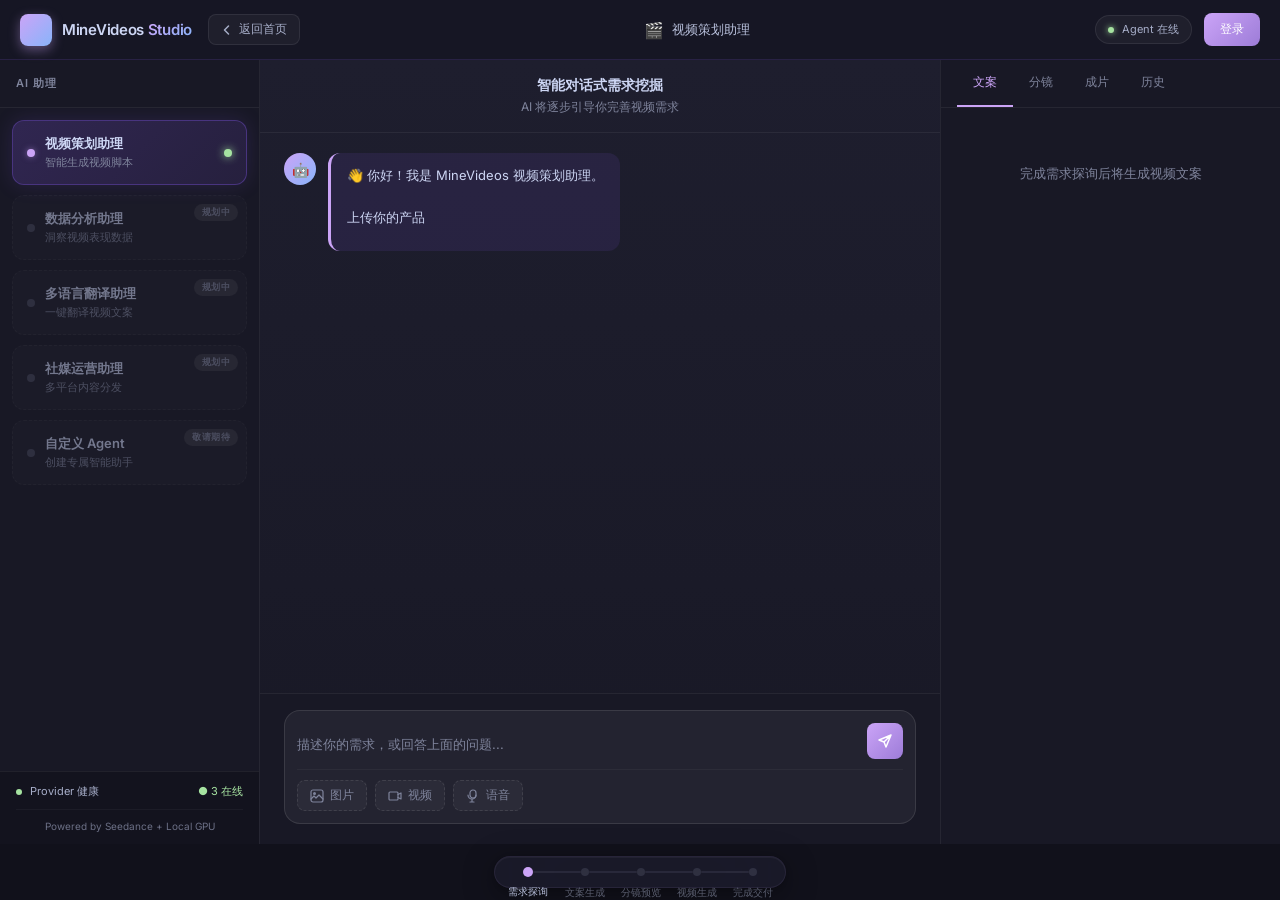
==== commit a8584e41: "style: iOS 27 风格 dock 栏 + 移除 emoji 图标" ====
--- a/studio.html
+++ b/studio.html
@@ -52,7 +52,7 @@
   
   /* Layout */
   --toolbar-height: 60px;
-  --dock-height: 64px;
+  --dock-height: 56px;
   --left-width: 260px;
   --right-width: 340px;
   
@@ -329,7 +329,16 @@
 }
 
 .agent-card-icon {
-  font-size: 20px;
+  width: 8px;
+  height: 8px;
+  border-radius: 50%;
+  background: var(--ctp-surface1);
+  flex-shrink: 0;
+}
+
+.agent-card.active .agent-card-icon {
+  background: var(--ctp-mauve);
+  box-shadow: 0 0 6px rgba(203, 164, 247, 0.5);
 }
 
 .agent-card-info {
@@ -1052,20 +1061,12 @@
   color: var(--ctp-mauve);
 }
 
-/* ── Bottom Dock: Quantum Progress ── */
+/* ── Bottom Dock: iOS 27 Style Quantum Progress ── */
 .dock-bar {
   position: fixed;
-  bottom: 0;
-  left: 0;
-  right: 0;
-  height: var(--dock-height);
-  background: rgba(24, 24, 37, 0.95);
-  backdrop-filter: blur(20px);
-  -webkit-backdrop-filter: blur(20px);
-  border-top: 1px solid rgba(139, 92, 246, 0.2);
-  display: flex;
-  align-items: center;
-  justify-content: center;
+  bottom: 12px;
+  left: 50%;
+  transform: translateX(-50%);
   z-index: 100;
 }
 
@@ -1073,119 +1074,132 @@
   display: flex;
   align-items: center;
   gap: 0;
-  padding: 0 40px;
+  padding: 10px 28px;
+  background: rgba(30, 30, 46, 0.72);
+  backdrop-filter: blur(40px) saturate(1.8);
+  -webkit-backdrop-filter: blur(40px) saturate(1.8);
+  border-radius: 24px;
+  border: 1px solid rgba(203, 164, 247, 0.08);
+  box-shadow: 0 8px 32px rgba(0, 0, 0, 0.35), 0 2px 8px rgba(0, 0, 0, 0.2), inset 0 1px 0 rgba(255, 255, 255, 0.04);
 }
 
 .quantum-node {
-  width: 40px;
-  height: 40px;
-  border-radius: 50%;
-  display: flex;
-  align-items: center;
-  justify-content: center;
-  font-size: 16px;
-  transition: all 0.5s var(--transition);
-  position: relative;
-  z-index: 2;
-  background: rgba(49, 50, 68, 0.5);
-  border: 2px solid var(--ctp-surface1);
-}
-
-.quantum-node.completed {
-  background: rgba(139, 92, 246, 0.3);
-  border: 2px solid var(--ctp-mauve);
-  box-shadow: 0 0 12px rgba(203, 164, 247, 0.4);
-}
-
-.quantum-node.current {
-  background: rgba(139, 92, 246, 0.2);
-  border: 2px solid var(--ctp-mauve);
-  animation: quantumPulse 2s ease-in-out infinite;
-}
-
-@keyframes quantumPulse {
-  0%, 100% { box-shadow: 0 0 8px rgba(203, 164, 247, 0.3); transform: scale(1); }
-  50% { box-shadow: 0 0 20px rgba(203, 164, 247, 0.6); transform: scale(1.08); }
-}
-
-.quantum-node.pending {
-  background: rgba(49, 50, 68, 0.5);
-  border: 2px solid var(--ctp-surface1);
-}
-
-.quantum-line {
-  position: relative;
-  height: 2px;
-  width: 60px;
-  background: rgba(49, 50, 68, 0.6);
-  overflow: visible;
-}
-
-.quantum-line.completed {
-  background: linear-gradient(90deg, var(--ctp-mauve), var(--ctp-blue));
-}
-
-.quantum-line.active {
-  background: rgba(49, 50, 68, 0.6);
-}
-
-.quantum-particle {
-  position: absolute;
   width: 8px;
   height: 8px;
   border-radius: 50%;
+  display: flex;
+  align-items: center;
+  justify-content: center;
+  font-size: 0;
+  transition: all 0.6s cubic-bezier(0.4, 0, 0.2, 1);
+  position: relative;
+  z-index: 2;
+  background: rgba(69, 71, 90, 0.6);
+  border: none;
+  cursor: pointer;
+}
+
+.quantum-node.completed {
+  background: var(--ctp-mauve);
+  box-shadow: 0 0 6px rgba(203, 164, 247, 0.5);
+}
+
+.quantum-node.current {
+  width: 10px;
+  height: 10px;
+  background: var(--ctp-mauve);
+  animation: quantumPulse 2.4s ease-in-out infinite;
+}
+
+@keyframes quantumPulse {
+  0%, 100% { box-shadow: 0 0 4px rgba(203, 164, 247, 0.3); transform: scale(1); }
+  50% { box-shadow: 0 0 14px rgba(203, 164, 247, 0.7), 0 0 28px rgba(203, 164, 247, 0.2); transform: scale(1.3); }
+}
+
+.quantum-node.pending {
+  background: rgba(69, 71, 90, 0.5);
+}
+
+.quantum-line {
+  position: relative;
+  height: 1.5px;
+  width: 48px;
+  background: rgba(69, 71, 90, 0.35);
+  overflow: visible;
+  border-radius: 1px;
+}
+
+.quantum-line.completed {
+  background: linear-gradient(90deg, var(--ctp-mauve), var(--ctp-blue));
+  opacity: 0.7;
+}
+
+.quantum-line.active {
+  background: rgba(69, 71, 90, 0.35);
+}
+
+.quantum-particle {
+  position: absolute;
+  width: 6px;
+  height: 6px;
+  border-radius: 50%;
   background: radial-gradient(circle, var(--ctp-mauve), var(--ctp-blue));
-  box-shadow: 0 0 8px var(--ctp-mauve), 0 0 16px rgba(137, 180, 250, 0.5);
-  top: -3px;
+  box-shadow: 0 0 6px var(--ctp-mauve), 0 0 12px rgba(137, 180, 250, 0.4);
+  top: -2.25px;
   opacity: 0;
 }
 
 .quantum-line.completed .quantum-particle {
-  animation: quantumFlow 2s linear infinite;
+  animation: quantumFlow 2.5s linear infinite;
 }
 
 .quantum-line.active .quantum-particle {
-  animation: quantumFlow 2s linear infinite;
-  opacity: 0.7;
+  animation: quantumFlow 2.5s linear infinite;
+  opacity: 0.6;
 }
 
 @keyframes quantumFlow {
   0% { left: 0; opacity: 0; }
   10% { opacity: 1; }
   90% { opacity: 1; }
-  100% { left: calc(100% - 8px); opacity: 0; }
+  100% { left: calc(100% - 6px); opacity: 0; }
 }
 
 .node-label {
   position: absolute;
-  top: 48px;
+  top: 18px;
   left: 50%;
   transform: translateX(-50%);
   font-size: 10px;
-  color: var(--ctp-overlay1);
+  color: rgba(166, 173, 200, 0.5);
   white-space: nowrap;
-  font-weight: 500;
-}
-
-.quantum-node.completed + .quantum-line + .quantum-node .node-label,
+  font-weight: 400;
+  letter-spacing: 0.02em;
+  transition: all 0.4s ease;
+}
+
+.quantum-node.completed .node-label,
 .quantum-node.current .node-label {
   color: var(--ctp-subtext1);
 }
 
 /* Generation Status */
 .generation-status {
-  margin-left: 40px;
-  font-size: 12px;
+  margin-left: 20px;
+  padding-left: 16px;
+  border-left: 1px solid rgba(69, 71, 90, 0.4);
+  font-size: 11px;
   color: var(--ctp-subtext0);
   display: flex;
   align-items: center;
-  gap: 8px;
+  gap: 6px;
+  letter-spacing: 0.02em;
 }
 
 .generation-status .spinner {
-  width: 14px;
-  height: 14px;
-  border: 2px solid rgba(139, 92, 246, 0.2);
+  width: 12px;
+  height: 12px;
+  border: 1.5px solid rgba(203, 164, 247, 0.15);
   border-top-color: var(--ctp-mauve);
   border-radius: 50%;
   animation: spin 1s linear infinite;
@@ -1248,7 +1262,7 @@
 <header class="studio-toolbar">
   <div class="toolbar-left">
     <a href="/" class="toolbar-logo">
-      <div class="toolbar-logo-icon">🎬</div>
+      <div class="toolbar-logo-icon"></div>
       <div class="toolbar-logo-text">MineVideos <span>Studio</span></div>
     </a>
     <a href="/" class="back-home-btn">
@@ -1284,7 +1298,7 @@
     <!-- Active Agent -->
     <div class="agent-card active" data-agent="planner">
       <div class="agent-card-header">
-        <span class="agent-card-icon">🎬</span>
+        <span class="agent-card-icon"></span>
         <div class="agent-card-info">
           <div class="agent-card-name">视频策划助理</div>
           <div class="agent-card-desc">智能生成视频脚本</div>
@@ -1296,7 +1310,7 @@
     <!-- Future Agents -->
     <div class="agent-card planning" data-agent="analytics">
       <div class="agent-card-header">
-        <span class="agent-card-icon">📊</span>
+        <span class="agent-card-icon"></span>
         <div class="agent-card-info">
           <div class="agent-card-name">数据分析助理</div>
           <div class="agent-card-desc">洞察视频表现数据</div>
@@ -1306,7 +1320,7 @@
     
     <div class="agent-card planning" data-agent="translator">
       <div class="agent-card-header">
-        <span class="agent-card-icon">🌐</span>
+        <span class="agent-card-icon"></span>
         <div class="agent-card-info">
           <div class="agent-card-name">多语言翻译助理</div>
           <div class="agent-card-desc">一键翻译视频文案</div>
@@ -1316,7 +1330,7 @@
     
     <div class="agent-card planning" data-agent="social">
       <div class="agent-card-header">
-        <span class="agent-card-icon">📱</span>
+        <span class="agent-card-icon"></span>
         <div class="agent-card-info">
           <div class="agent-card-name">社媒运营助理</div>
           <div class="agent-card-desc">多平台内容分发</div>
@@ -1326,7 +1340,7 @@
     
     <div class="agent-card planning coming-soon" data-agent="custom">
       <div class="agent-card-header">
-        <span class="agent-card-icon">🤖</span>
+        <span class="agent-card-icon"></span>
         <div class="agent-card-info">
           <div class="agent-card-name">自定义 Agent</div>
           <div class="agent-card-desc">创建专属智能助手</div>
@@ -1398,17 +1412,17 @@
 <!-- Right Column: Output Panel -->
 <aside class="output-column">
   <div class="output-tabs">
-    <div class="output-tab active" data-tab="copywriting">📋 文案</div>
-    <div class="output-tab" data-tab="storyboard">🎞️ 分镜</div>
-    <div class="output-tab" data-tab="video">🎬 成片</div>
-    <div class="output-tab" data-tab="history">📁 历史</div>
+    <div class="output-tab active" data-tab="copywriting">文案</div>
+    <div class="output-tab" data-tab="storyboard">分镜</div>
+    <div class="output-tab" data-tab="video">成片</div>
+    <div class="output-tab" data-tab="history">历史</div>
   </div>
   
   <div class="output-content">
     <!-- Copywriting Tab -->
     <div class="tab-panel active" id="tab-copywriting">
       <div class="empty-state" id="copywritingEmpty">
-        <div class="empty-state-icon">📋</div>
+        
         <div class="empty-state-text">完成需求探询后将生成视频文案</div>
       </div>
       
@@ -1464,13 +1478,13 @@
     <!-- Storyboard Tab -->
     <div class="tab-panel" id="tab-storyboard">
       <div class="empty-state" id="storyboardEmpty">
-        <div class="empty-state-icon">🎞️</div>
+        
         <div class="empty-state-text">确认文案后生成分镜画板</div>
       </div>
       
       <div class="storyboard-grid" id="storyboardContent" style="display: none;">
         <div class="storyboard-card">
-          <div class="storyboard-thumb">🎬</div>
+          <div class="storyboard-thumb"></div>
           <div class="storyboard-info">
             <div class="storyboard-scene">清晨办公室环境，特写咖啡杯</div>
             <div class="storyboard-meta">
@@ -1481,7 +1495,7 @@
         </div>
         
         <div class="storyboard-card">
-          <div class="storyboard-thumb">🎬</div>
+          <div class="storyboard-thumb"></div>
           <div class="storyboard-info">
             <div class="storyboard-scene">产品展示，双层结构演示</div>
             <div class="storyboard-meta">
@@ -1492,7 +1506,7 @@
         </div>
         
         <div class="storyboard-card">
-          <div class="storyboard-thumb">🎬</div>
+          <div class="storyboard-thumb"></div>
           <div class="storyboard-info">
             <div class="storyboard-scene">户外露营场景，阳光明媚</div>
             <div class="storyboard-meta">
@@ -1503,7 +1517,7 @@
         </div>
         
         <div class="storyboard-card">
-          <div class="storyboard-thumb">🎬</div>
+          <div class="storyboard-thumb"></div>
           <div class="storyboard-info">
             <div class="storyboard-scene">人物使用产品特写</div>
             <div class="storyboard-meta">
@@ -1520,7 +1534,7 @@
     <!-- Video Tab -->
     <div class="tab-panel" id="tab-video">
       <div class="empty-state" id="videoEmpty">
-        <div class="empty-state-icon">🎬</div>
+        
         <div class="empty-state-text">视频生成完成后将在此显示</div>
       </div>
       
@@ -1549,7 +1563,7 @@
     <div class="tab-panel" id="tab-history">
       <div class="history-list" id="historyList">
         <div class="empty-state">
-          <div class="empty-state-icon">📁</div>
+          
           <div class="empty-state-text">暂无历史任务</div>
         </div>
       </div>
@@ -1562,7 +1576,6 @@
 <footer class="dock-bar">
   <div class="dock-container">
     <div class="quantum-node current" data-step="0">
-      🔍
       <span class="node-label">需求探询</span>
     </div>
     
@@ -1571,7 +1584,6 @@
     </div>
     
     <div class="quantum-node pending" data-step="1">
-      📋
       <span class="node-label">文案生成</span>
     </div>
     
@@ -1580,7 +1592,6 @@
     </div>
     
     <div class="quantum-node pending" data-step="2">
-      🎞️
       <span class="node-label">分镜预览</span>
     </div>
     
@@ -1589,7 +1600,6 @@
     </div>
     
     <div class="quantum-node pending" data-step="3">
-      🎬
       <span class="node-label">视频生成</span>
     </div>
     
@@ -1598,7 +1608,6 @@
     </div>
     
     <div class="quantum-node pending" data-step="4">
-      ✅
       <span class="node-label">完成交付</span>
     </div>
   </div>
@@ -1765,30 +1774,30 @@
       <div class="message-avatar">🤖</div>
       <div class="message-content">
         <div class="summary-card">
-          <div class="summary-header">📋 需求摘要</div>
+          <div class="summary-header">需求摘要</div>
           <div class="summary-items">
             <div class="summary-item">
-              <span class="check">✅</span>
+              <span class="check">•</span>
               <span class="label">产品：</span>
               <span>${userResponses.product || '待补充'}</span>
             </div>
             <div class="summary-item">
-              <span class="check">✅</span>
+              <span class="check">•</span>
               <span class="label">受众：</span>
               <span>${userResponses.audience || '待补充'}</span>
             </div>
             <div class="summary-item">
-              <span class="check">✅</span>
+              <span class="check">•</span>
               <span class="label">风格：</span>
               <span>${userResponses.style || '待补充'}</span>
             </div>
             <div class="summary-item">
-              <span class="check">✅</span>
+              <span class="check">•</span>
               <span class="label">场景：</span>
               <span>${userResponses.display || '待补充'}</span>
             </div>
             <div class="summary-item">
-              <span class="check">✅</span>
+              <span class="check">•</span>
               <span class="label">时长：</span>
               <span>${userResponses.duration || '待补充'}</span>
             </div>
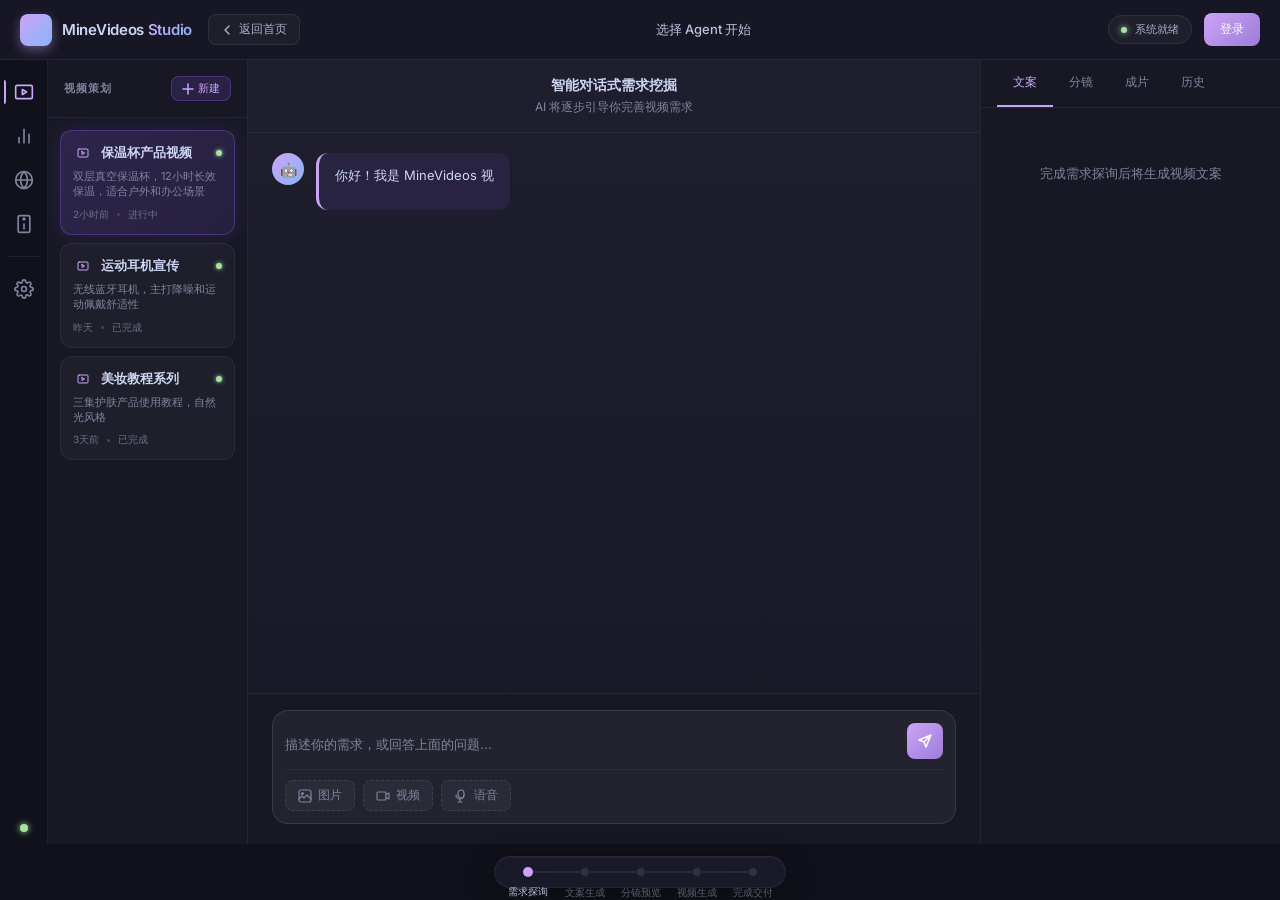
==== commit 8d9558c8: "refactor: 重构布局为四栏 - Icon Sidebar + Agent List + Conversation + Video Workflow - 新增 Col 1: Icon Sideb" ====
--- a/studio.html
+++ b/studio.html
@@ -10,6 +10,7 @@
 /* ═══════════════════════════════════════════════
    MineVideos Studio — AI Assistant Platform
    Catppuccin Mocha Theme
+   四栏布局重构版
    ═══════════════════════════════════════════════ */
 
 *, *::before, *::after {
@@ -50,10 +51,11 @@
   --warning: var(--ctp-yellow);
   --danger: var(--ctp-red);
   
-  /* Layout */
+  /* Layout - 四栏 */
   --toolbar-height: 60px;
   --dock-height: 56px;
-  --left-width: 260px;
+  --icon-bar-width: 56px;
+  --left-width: 220px;
   --right-width: 340px;
   
   /* Typography */
@@ -162,10 +164,6 @@
   gap: 8px;
 }
 
-.toolbar-center .agent-icon {
-  font-size: 16px;
-}
-
 .toolbar-right {
   display: flex;
   align-items: center;
@@ -220,15 +218,106 @@
   box-shadow: 0 4px 16px var(--accent-glow);
 }
 
-/* ── Main Layout ── */
+/* ── Main Layout: 四栏 ── */
 .studio-container {
   display: grid;
-  grid-template-columns: var(--left-width) 1fr var(--right-width);
+  grid-template-columns: var(--icon-bar-width) var(--left-width) 1fr var(--right-width);
   height: calc(100vh - var(--toolbar-height) - var(--dock-height));
   margin-top: var(--toolbar-height);
 }
 
-/* ── Left Column: Agent Panel ── */
+/* ── Col 1: Icon Sidebar (56px) ── */
+.icon-sidebar {
+  background: var(--ctp-crust);
+  border-right: 1px solid rgba(255, 255, 255, 0.06);
+  display: flex;
+  flex-direction: column;
+  align-items: center;
+  padding: 12px 0;
+  gap: 4px;
+}
+
+.icon-btn {
+  width: 40px;
+  height: 40px;
+  border-radius: var(--radius-sm);
+  display: flex;
+  align-items: center;
+  justify-content: center;
+  cursor: pointer;
+  position: relative;
+  transition: all 0.2s var(--transition);
+  background: transparent;
+  border: none;
+  color: var(--ctp-overlay1);
+}
+
+.icon-btn:hover {
+  background: rgba(255, 255, 255, 0.06);
+  color: var(--ctp-subtext1);
+}
+
+.icon-btn.active {
+  color: var(--ctp-mauve);
+}
+
+.icon-btn.active::before {
+  content: '';
+  position: absolute;
+  left: 0;
+  top: 50%;
+  transform: translateY(-50%);
+  width: 2px;
+  height: 24px;
+  background: var(--ctp-mauve);
+  border-radius: 0 2px 2px 0;
+}
+
+.icon-btn svg {
+  width: 20px;
+  height: 20px;
+  flex-shrink: 0;
+}
+
+.icon-btn[data-tooltip]:hover::after {
+  content: attr(data-tooltip);
+  position: absolute;
+  left: calc(100% + 8px);
+  top: 50%;
+  transform: translateY(-50%);
+  padding: 4px 8px;
+  background: var(--ctp-surface0);
+  border: 1px solid rgba(255, 255, 255, 0.1);
+  border-radius: 4px;
+  font-size: 11px;
+  color: var(--ctp-text);
+  white-space: nowrap;
+  z-index: 1000;
+}
+
+.icon-sidebar-divider {
+  width: 32px;
+  height: 1px;
+  background: rgba(255, 255, 255, 0.06);
+  margin: 8px 0;
+}
+
+.icon-sidebar-spacer {
+  flex: 1;
+}
+
+/* System Status Dot in Icon Bar */
+.system-dot {
+  width: 8px;
+  height: 8px;
+  border-radius: 50%;
+  background: var(--success);
+  box-shadow: 0 0 6px var(--success);
+  animation: statusPulse 2s ease-in-out infinite;
+  margin-top: 8px;
+}
+
+/* ── Col 2: Agent List (220px) ── */
 .agent-column {
   background: var(--ctp-mantle);
   border-right: 1px solid rgba(255, 255, 255, 0.06);
@@ -240,6 +329,9 @@
 .agent-panel-header {
   padding: 16px;
   border-bottom: 1px solid rgba(255, 255, 255, 0.06);
+  display: flex;
+  align-items: center;
+  justify-content: space-between;
 }
 
 .agent-panel-title {
@@ -250,44 +342,69 @@
   letter-spacing: 0.08em;
 }
 
+.new-project-btn {
+  display: flex;
+  align-items: center;
+  gap: 4px;
+  padding: 4px 10px;
+  border-radius: var(--radius-sm);
+  background: rgba(139, 92, 246, 0.15);
+  border: 1px solid rgba(139, 92, 246, 0.3);
+  color: var(--ctp-mauve);
+  font-size: 11px;
+  cursor: pointer;
+  transition: all 0.2s var(--transition);
+}
+
+.new-project-btn:hover {
+  background: rgba(139, 92, 246, 0.25);
+  border-color: rgba(139, 92, 246, 0.5);
+}
+
+.new-project-btn svg {
+  width: 12px;
+  height: 12px;
+}
+
 .agent-list {
   flex: 1;
   overflow-y: auto;
   padding: 12px;
 }
 
-.agent-card {
-  padding: 14px;
+/* Project Card */
+.project-card {
+  padding: 12px;
   border-radius: var(--radius-md);
   background: rgba(255, 255, 255, 0.03);
   border: 1px solid rgba(255, 255, 255, 0.06);
-  margin-bottom: 10px;
+  margin-bottom: 8px;
   cursor: pointer;
   transition: all 0.3s var(--transition);
   position: relative;
-  overflow: hidden;
-}
-
-.agent-card:hover {
+}
+
+.project-card:hover {
   background: rgba(255, 255, 255, 0.05);
   border-color: rgba(255, 255, 255, 0.1);
 }
 
-.agent-card.active {
+.project-card.active {
   background: rgba(139, 92, 246, 0.12);
   border-color: rgba(139, 92, 246, 0.35);
   box-shadow: 0 0 20px rgba(139, 92, 246, 0.15);
 }
 
-.agent-card.active::before {
+.project-card.active::before {
   content: '';
   position: absolute;
   top: 0;
   left: 0;
   right: 0;
   bottom: 0;
-  background: linear-gradient(135deg, rgba(139, 92, 246, 0.1), transparent);
+  background: linear-gradient(135deg, rgba(139, 92, 246, 0.08), transparent);
   animation: breathingGlow 3s ease-in-out infinite;
+  pointer-events: none;
 }
 
 @keyframes breathingGlow {
@@ -295,121 +412,99 @@
   50% { opacity: 0.7; }
 }
 
-.agent-card.planning {
-  opacity: 0.5;
-  border-style: dashed;
-  cursor: default;
-}
-
-.agent-card.planning::after {
-  content: '规划中';
-  position: absolute;
-  top: 8px;
-  right: 8px;
-  padding: 2px 8px;
-  border-radius: 10px;
-  font-size: 9px;
-  font-weight: 600;
-  background: rgba(255, 255, 255, 0.1);
-  color: var(--ctp-overlay1);
-  text-transform: uppercase;
-  letter-spacing: 0.05em;
-}
-
-.agent-card.coming-soon::after {
-  content: '敬请期待';
-}
-
-.agent-card-header {
-  display: flex;
-  align-items: center;
-  gap: 10px;
+.project-card-header {
+  display: flex;
+  align-items: center;
+  gap: 8px;
+  margin-bottom: 6px;
   position: relative;
   z-index: 1;
 }
 
-.agent-card-icon {
-  width: 8px;
-  height: 8px;
-  border-radius: 50%;
-  background: var(--ctp-surface1);
-  flex-shrink: 0;
-}
-
-.agent-card.active .agent-card-icon {
-  background: var(--ctp-mauve);
-  box-shadow: 0 0 6px rgba(203, 164, 247, 0.5);
-}
-
-.agent-card-info {
+.project-type-icon {
+  width: 20px;
+  height: 20px;
+  border-radius: 4px;
+  display: flex;
+  align-items: center;
+  justify-content: center;
+  background: rgba(139, 92, 246, 0.15);
+  color: var(--ctp-mauve);
+}
+
+.project-type-icon svg {
+  width: 12px;
+  height: 12px;
+}
+
+.project-name {
   flex: 1;
-}
-
-.agent-card-name {
   font-size: 13px;
   font-weight: 600;
   color: var(--ctp-text);
-  margin-bottom: 2px;
-}
-
-.agent-card-desc {
-  font-size: 11px;
-  color: var(--ctp-overlay1);
-}
-
-.agent-card-status {
-  width: 8px;
-  height: 8px;
-  border-radius: 50%;
-  background: var(--success);
-  box-shadow: 0 0 8px var(--success);
-}
-
-.agent-card.planning .agent-card-status {
-  background: var(--ctp-surface1);
-  box-shadow: none;
-}
-
-/* System Status Footer */
-.system-status {
-  padding: 12px 16px;
-  border-top: 1px solid rgba(255, 255, 255, 0.06);
-  background: rgba(0, 0, 0, 0.2);
-}
-
-.system-status-item {
-  display: flex;
-  align-items: center;
-  gap: 8px;
-  margin-bottom: 8px;
-  font-size: 11px;
-  color: var(--ctp-subtext0);
-}
-
-.system-status-item:last-child {
-  margin-bottom: 0;
-}
-
-.provider-dot {
+  white-space: nowrap;
+  overflow: hidden;
+  text-overflow: ellipsis;
+}
+
+.project-status-dot {
   width: 6px;
   height: 6px;
   border-radius: 50%;
-}
-
-.provider-dot.healthy { background: var(--success); }
-.provider-dot.degraded { background: var(--warning); }
-.provider-dot.offline { background: var(--danger); }
-
-.system-status-footer {
-  margin-top: 10px;
-  padding-top: 10px;
-  border-top: 1px solid rgba(255, 255, 255, 0.04);
+  background: var(--success);
+  box-shadow: 0 0 4px var(--success);
+}
+
+.project-summary {
+  font-size: 11px;
+  color: var(--ctp-overlay1);
+  line-height: 1.4;
+  margin-bottom: 8px;
+  display: -webkit-box;
+  -webkit-line-clamp: 2;
+  -webkit-box-orient: vertical;
+  overflow: hidden;
+  position: relative;
+  z-index: 1;
+}
+
+.project-meta {
+  display: flex;
+  align-items: center;
+  gap: 8px;
   font-size: 10px;
   color: var(--ctp-overlay0);
+  position: relative;
+  z-index: 1;
+}
+
+.project-meta .divider {
+  width: 3px;
+  height: 3px;
+  border-radius: 50%;
+  background: var(--ctp-surface1);
+}
+
+/* Empty State */
+.agent-list-empty {
   text-align: center;
-}
-
-/* ── Center Column: Conversation ── */
+  padding: 40px 20px;
+  color: var(--ctp-overlay1);
+}
+
+.agent-list-empty-icon {
+  width: 48px;
+  height: 48px;
+  margin: 0 auto 12px;
+  opacity: 0.3;
+}
+
+.agent-list-empty-text {
+  font-size: 12px;
+  line-height: 1.5;
+}
+
+/* ── Col 3: Conversation (flexible) ── */
 .conversation-column {
   background: linear-gradient(180deg, var(--ctp-base) 0%, var(--ctp-mantle) 100%);
   display: flex;
@@ -732,6 +827,10 @@
   border-color: rgba(255, 255, 255, 0.15);
 }
 
+#imageInput, #videoInput {
+  display: none;
+}
+
 /* Upload Preview */
 .upload-preview {
   display: flex;
@@ -771,7 +870,7 @@
   justify-content: center;
 }
 
-/* ── Right Column: Output Panel ── */
+/* ── Col 4: Video Workflow (340px) ── */
 .output-column {
   background: var(--ctp-mantle);
   border-left: 1px solid rgba(255, 255, 255, 0.06);
@@ -1229,16 +1328,28 @@
 }
 
 /* ── Responsive ── */
+@media (max-width: 1400px) {
+  :root {
+    --icon-bar-width: 48px;
+    --left-width: 200px;
+    --right-width: 300px;
+  }
+}
+
 @media (max-width: 1200px) {
   :root {
-    --left-width: 220px;
-    --right-width: 300px;
+    --left-width: 180px;
+    --right-width: 280px;
+  }
+  
+  .icon-btn[data-tooltip]:hover::after {
+    display: none;
   }
 }
 
 @media (max-width: 900px) {
   .studio-container {
-    grid-template-columns: 1fr;
+    grid-template-columns: var(--icon-bar-width) 1fr;
   }
   
   .agent-column,
@@ -1252,6 +1363,16 @@
   
   .quantum-line {
     width: 40px;
+  }
+}
+
+@media (max-width: 600px) {
+  .studio-container {
+    grid-template-columns: 1fr;
+  }
+  
+  .icon-sidebar {
+    display: none;
   }
 }
 </style>
@@ -1266,310 +1387,291 @@
       <div class="toolbar-logo-text">MineVideos <span>Studio</span></div>
     </a>
     <a href="/" class="back-home-btn">
-      <svg width="12" height="12" viewBox="0 0 12 12" fill="none"><path d="M7.5 10L3.5 6L7.5 2" stroke="currentColor" stroke-width="1.5" stroke-linecap="round" stroke-linejoin="round"/></svg>
+      <svg width="12" height="12" viewBox="0 0 12 12" fill="none"><path d="M8 2L4 6L8 10" stroke="currentColor" stroke-width="1.5" stroke-linecap="round" stroke-linejoin="round"/></svg>
       返回首页
     </a>
   </div>
   
-  <div class="toolbar-center">
-    <span class="agent-icon">🎬</span>
-    <span>视频策划助理</span>
+  <div class="toolbar-center" id="toolbarCenter">
+    <span id="currentAgentName">选择 Agent 开始</span>
   </div>
   
   <div class="toolbar-right">
     <div class="status-indicator">
       <span class="status-dot online"></span>
-      <span>Agent 在线</span>
+      <span>系统就绪</span>
     </div>
-    <button class="toolbar-login-btn">登录</button>
+    <a href="#" class="toolbar-login-btn">登录</a>
   </div>
 </header>
 
-<!-- Main Content -->
+<!-- Main Container: 四栏布局 -->
 <div class="studio-container">
-
-<!-- Left Column: Agent Panel -->
-<aside class="agent-column">
-  <div class="agent-panel-header">
-    <div class="agent-panel-title">AI 助理</div>
-  </div>
-  
-  <div class="agent-list">
-    <!-- Active Agent -->
-    <div class="agent-card active" data-agent="planner">
-      <div class="agent-card-header">
-        <span class="agent-card-icon"></span>
-        <div class="agent-card-info">
-          <div class="agent-card-name">视频策划助理</div>
-          <div class="agent-card-desc">智能生成视频脚本</div>
+  
+  <!-- Col 1: Icon Sidebar -->
+  <nav class="icon-sidebar">
+    <button class="icon-btn active" data-agent="video" data-tooltip="视频策划助理">
+      <svg viewBox="0 0 24 24" fill="none" stroke="currentColor" stroke-width="2" stroke-linecap="round" stroke-linejoin="round">
+        <rect x="2" y="4" width="20" height="16" rx="2"/>
+        <path d="M10 9L15 12L10 15V9Z"/>
+      </svg>
+    </button>
+    
+    <button class="icon-btn" data-agent="analytics" data-tooltip="数据分析助理">
+      <svg viewBox="0 0 24 24" fill="none" stroke="currentColor" stroke-width="2" stroke-linecap="round" stroke-linejoin="round">
+        <path d="M18 20V10M12 20V4M6 20V14"/>
+      </svg>
+    </button>
+    
+    <button class="icon-btn" data-agent="translator" data-tooltip="多语言翻译助理">
+      <svg viewBox="0 0 24 24" fill="none" stroke="currentColor" stroke-width="2" stroke-linecap="round" stroke-linejoin="round">
+        <circle cx="12" cy="12" r="10"/>
+        <path d="M2 12H22"/>
+        <path d="M12 2C14.5 4.5 16 8 16 12S14.5 19.5 12 22C9.5 19.5 8 16 8 12S9.5 4.5 12 2Z"/>
+      </svg>
+    </button>
+    
+    <button class="icon-btn" data-agent="social" data-tooltip="社媒运营助理">
+      <svg viewBox="0 0 24 24" fill="none" stroke="currentColor" stroke-width="2" stroke-linecap="round" stroke-linejoin="round">
+        <rect x="5" y="2" width="14" height="20" rx="2"/>
+        <path d="M12 18V12"/>
+        <circle cx="12" cy="6" r="1" fill="currentColor"/>
+      </svg>
+    </button>
+    
+    <div class="icon-sidebar-divider"></div>
+    
+    <button class="icon-btn" data-agent="custom" data-tooltip="自定义 Agent">
+      <svg viewBox="0 0 24 24" fill="none" stroke="currentColor" stroke-width="2" stroke-linecap="round" stroke-linejoin="round">
+        <circle cx="12" cy="12" r="3"/>
+        <path d="M19.4 15a1.65 1.65 0 0 0 .33 1.82l.06.06a2 2 0 0 1 0 2.83 2 2 0 0 1-2.83 0l-.06-.06a1.65 1.65 0 0 0-1.82-.33 1.65 1.65 0 0 0-1 1.51V21a2 2 0 0 1-2 2 2 2 0 0 1-2-2v-.09A1.65 1.65 0 0 0 9 19.4a1.65 1.65 0 0 0-1.82.33l-.06.06a2 2 0 0 1-2.83 0 2 2 0 0 1 0-2.83l.06-.06a1.65 1.65 0 0 0 .33-1.82 1.65 1.65 0 0 0-1.51-1H3a2 2 0 0 1-2-2 2 2 0 0 1 2-2h.09A1.65 1.65 0 0 0 4.6 9a1.65 1.65 0 0 0-.33-1.82l-.06-.06a2 2 0 0 1 0-2.83 2 2 0 0 1 2.83 0l.06.06a1.65 1.65 0 0 0 1.82.33H9a1.65 1.65 0 0 0 1-1.51V3a2 2 0 0 1 2-2 2 2 0 0 1 2 2v.09a1.65 1.65 0 0 0 1 1.51 1.65 1.65 0 0 0 1.82-.33l.06-.06a2 2 0 0 1 2.83 0 2 2 0 0 1 0 2.83l-.06.06a1.65 1.65 0 0 0-.33 1.82V9a1.65 1.65 0 0 0 1.51 1H21a2 2 0 0 1 2 2 2 2 0 0 1-2 2h-.09a1.65 1.65 0 0 0-1.51 1z"/>
+      </svg>
+    </button>
+    
+    <div class="icon-sidebar-spacer"></div>
+    
+    <div class="system-dot" title="Provider 健康"></div>
+  </nav>
+  
+  <!-- Col 2: Agent Projects List -->
+  <aside class="agent-column">
+    <div class="agent-panel-header">
+      <span class="agent-panel-title" id="agentListTitle">视频策划</span>
+      <button class="new-project-btn" id="newProjectBtn">
+        <svg viewBox="0 0 12 12" fill="none"><path d="M6 1V11M1 6H11" stroke="currentColor" stroke-width="1.5" stroke-linecap="round"/></svg>
+        新建
+      </button>
+    </div>
+    
+    <div class="agent-list" id="agentList">
+      <!-- Projects will be dynamically loaded -->
+    </div>
+  </aside>
+  
+  <!-- Col 3: Conversation Area -->
+  <main class="conversation-column">
+    <div class="conversation-header">
+      <div class="conversation-title" id="conversationTitle">智能对话式需求挖掘</div>
+      <div class="conversation-subtitle">AI 将逐步引导你完善视频需求</div>
+    </div>
+    
+    <div class="message-area" id="messageArea">
+      <!-- Messages will be inserted here -->
+    </div>
+    
+    <div class="input-area">
+      <div class="upload-preview" id="uploadPreview" style="display: none;"></div>
+      <div class="input-container">
+        <div class="input-row">
+          <textarea 
+            class="input-textarea" 
+            id="inputText" 
+            rows="1" 
+            placeholder="描述你的需求，或回答上面的问题..."
+          ></textarea>
+          <button class="send-btn" id="sendBtn">
+            <svg width="16" height="16" viewBox="0 0 16 16" fill="none"><path d="M14 2L7 9M14 2L9 14L7 9M14 2L2 7L7 9" stroke="currentColor" stroke-width="1.5" stroke-linecap="round" stroke-linejoin="round"/></svg>
+          </button>
         </div>
-        <span class="agent-card-status"></span>
-      </div>
-    </div>
-    
-    <!-- Future Agents -->
-    <div class="agent-card planning" data-agent="analytics">
-      <div class="agent-card-header">
-        <span class="agent-card-icon"></span>
-        <div class="agent-card-info">
-          <div class="agent-card-name">数据分析助理</div>
-          <div class="agent-card-desc">洞察视频表现数据</div>
+        <div class="attach-row">
+          <label class="attach-btn" for="imageInput">
+            <svg width="14" height="14" viewBox="0 0 14 14" fill="none"><rect x="1" y="1" width="12" height="12" rx="2" stroke="currentColor" stroke-width="1.2"/><circle cx="4.5" cy="4.5" r="1.5" fill="currentColor"/><path d="M1 10L4 7L6 9L9 6L13 10" stroke="currentColor" stroke-width="1.2" stroke-linecap="round" stroke-linejoin="round"/></svg>
+            图片
+          </label>
+          <input type="file" id="imageInput" accept="image/*">
+          
+          <label class="attach-btn" for="videoInput">
+            <svg width="14" height="14" viewBox="0 0 14 14" fill="none"><rect x="1" y="3" width="9" height="8" rx="1" stroke="currentColor" stroke-width="1.2"/><path d="M10 5.5L13 4V10L10 8.5" stroke="currentColor" stroke-width="1.2" stroke-linecap="round" stroke-linejoin="round"/></svg>
+            视频
+          </label>
+          <input type="file" id="videoInput" accept="video/*">
+          
+          <button class="attach-btn" id="voiceBtn">
+            <svg width="14" height="14" viewBox="0 0 14 14" fill="none"><rect x="4" y="1" width="6" height="8" rx="3" stroke="currentColor" stroke-width="1.2"/><path d="M2 6C2 8.2 3.8 10 6 10C8.2 10 10 8.2 10 6" stroke="currentColor" stroke-width="1.2" stroke-linecap="round"/><path d="M6 10V13M4 13H8" stroke="currentColor" stroke-width="1.2" stroke-linecap="round"/></svg>
+            语音
+          </button>
         </div>
       </div>
     </div>
-    
-    <div class="agent-card planning" data-agent="translator">
-      <div class="agent-card-header">
-        <span class="agent-card-icon"></span>
-        <div class="agent-card-info">
-          <div class="agent-card-name">多语言翻译助理</div>
-          <div class="agent-card-desc">一键翻译视频文案</div>
-        </div>
-      </div>
+  </main>
+  
+  <!-- Col 4: Output Panel (Video Workflow) -->
+  <aside class="output-column">
+    <div class="output-tabs">
+      <div class="output-tab active" data-tab="copywriting">文案</div>
+      <div class="output-tab" data-tab="storyboard">分镜</div>
+      <div class="output-tab" data-tab="video">成片</div>
+      <div class="output-tab" data-tab="history">历史</div>
     </div>
     
-    <div class="agent-card planning" data-agent="social">
-      <div class="agent-card-header">
-        <span class="agent-card-icon"></span>
-        <div class="agent-card-info">
-          <div class="agent-card-name">社媒运营助理</div>
-          <div class="agent-card-desc">多平台内容分发</div>
-        </div>
-      </div>
-    </div>
-    
-    <div class="agent-card planning coming-soon" data-agent="custom">
-      <div class="agent-card-header">
-        <span class="agent-card-icon"></span>
-        <div class="agent-card-info">
-          <div class="agent-card-name">自定义 Agent</div>
-          <div class="agent-card-desc">创建专属智能助手</div>
-        </div>
-      </div>
-    </div>
-  </div>
-  
-  <!-- System Status -->
-  <div class="system-status">
-    <div class="system-status-item">
-      <span class="provider-dot healthy"></span>
-      <span>Provider 健康</span>
-      <span style="margin-left: auto; color: var(--success);">● 3 在线</span>
-    </div>
-    <div class="system-status-footer">
-      Powered by Seedance + Local GPU
-    </div>
-  </div>
-</aside>
-
-<!-- Center Column: Conversation -->
-<main class="conversation-column">
-  <div class="conversation-header">
-    <div class="conversation-title">智能对话式需求挖掘</div>
-    <div class="conversation-subtitle">AI 将逐步引导你完善视频需求</div>
-  </div>
-  
-  <div class="message-area" id="messageArea">
-    <!-- Messages will be inserted here -->
-  </div>
-  
-  <div class="input-area">
-    <div class="upload-preview" id="uploadPreview" style="display: none;"></div>
-    <div class="input-container">
-      <div class="input-row">
-        <textarea 
-          class="input-textarea" 
-          id="inputText" 
-          rows="1" 
-          placeholder="描述你的需求，或回答上面的问题..."
-        ></textarea>
-        <button class="send-btn" id="sendBtn">
-          <svg width="16" height="16" viewBox="0 0 16 16" fill="none"><path d="M14 2L7 9M14 2L9 14L7 9M14 2L2 7L7 9" stroke="currentColor" stroke-width="1.5" stroke-linecap="round" stroke-linejoin="round"/></svg>
-        </button>
-      </div>
-      <div class="attach-row">
-        <label class="attach-btn" for="imageInput">
-          <svg width="14" height="14" viewBox="0 0 14 14" fill="none"><rect x="1" y="1" width="12" height="12" rx="2" stroke="currentColor" stroke-width="1.2"/><circle cx="4.5" cy="4.5" r="1.5" fill="currentColor"/><path d="M1 10L4 7L6 9L9 6L13 10" stroke="currentColor" stroke-width="1.2" stroke-linecap="round" stroke-linejoin="round"/></svg>
-          图片
-        </label>
-        <input type="file" id="imageInput" accept="image/*" style="display: none;">
-        
-        <label class="attach-btn" for="videoInput">
-          <svg width="14" height="14" viewBox="0 0 14 14" fill="none"><rect x="1" y="3" width="9" height="8" rx="1" stroke="currentColor" stroke-width="1.2"/><path d="M10 5.5L13 4V10L10 8.5" stroke="currentColor" stroke-width="1.2" stroke-linecap="round" stroke-linejoin="round"/></svg>
-          视频
-        </label>
-        <input type="file" id="videoInput" accept="video/*" style="display: none;">
-        
-        <button class="attach-btn" id="voiceBtn">
-          <svg width="14" height="14" viewBox="0 0 14 14" fill="none"><rect x="4" y="1" width="6" height="8" rx="3" stroke="currentColor" stroke-width="1.2"/><path d="M2 6C2 8.2 3.8 10 6 10C8.2 10 10 8.2 10 6" stroke="currentColor" stroke-width="1.2" stroke-linecap="round"/><path d="M6 10V13M4 13H8" stroke="currentColor" stroke-width="1.2" stroke-linecap="round"/></svg>
-          语音
-        </button>
-      </div>
-    </div>
-  </div>
-</main>
-
-<!-- Right Column: Output Panel -->
-<aside class="output-column">
-  <div class="output-tabs">
-    <div class="output-tab active" data-tab="copywriting">文案</div>
-    <div class="output-tab" data-tab="storyboard">分镜</div>
-    <div class="output-tab" data-tab="video">成片</div>
-    <div class="output-tab" data-tab="history">历史</div>
-  </div>
-  
-  <div class="output-content">
-    <!-- Copywriting Tab -->
-    <div class="tab-panel active" id="tab-copywriting">
-      <div class="empty-state" id="copywritingEmpty">
-        
-        <div class="empty-state-text">完成需求探询后将生成视频文案</div>
-      </div>
-      
-      <div class="copywriting-content" id="copywritingContent" style="display: none;">
-        <div class="copywriting-section">
-          <div class="copywriting-label">视频标题</div>
-          <div class="copywriting-text">
-            <textarea id="copyTitle" rows="2">温暖每一刻 - 双层真空保温杯</textarea>
-          </div>
+    <div class="output-content">
+      <!-- Copywriting Tab -->
+      <div class="tab-panel active" id="tab-copywriting">
+        <div class="empty-state" id="copywritingEmpty">
+          <div class="empty-state-text">完成需求探询后将生成视频文案</div>
         </div>
         
-        <div class="copywriting-section">
-          <div class="copywriting-label">开场钩子</div>
-          <div class="copywriting-text">
-            <textarea id="copyHook">"还在为喝不到热水烦恼？这款保温杯，让你随时享受温暖！"</textarea>
+        <div class="copywriting-content" id="copywritingContent" style="display: none;">
+          <div class="copywriting-section">
+            <div class="copywriting-label">视频标题</div>
+            <div class="copywriting-text">
+              <textarea id="copyTitle" rows="2">温暖每一刻 - 双层真空保温杯</textarea>
+            </div>
           </div>
-        </div>
-        
-        <div class="copywriting-section">
-          <div class="copywriting-label">核心卖点</div>
-          <div class="copywriting-text">
-            <textarea id="copyHighlights" rows="3">• 12小时长效保温保冷
+          
+          <div class="copywriting-section">
+            <div class="copywriting-label">开场钩子</div>
+            <div class="copywriting-text">
+              <textarea id="copyHook">"还在为喝不到热水烦恼？这款保温杯，让你随时享受温暖！"</textarea>
+            </div>
+          </div>
+          
+          <div class="copywriting-section">
+            <div class="copywriting-label">核心卖点</div>
+            <div class="copywriting-text">
+              <textarea id="copyHighlights" rows="3">• 12小时长效保温保冷
 • 双层真空技术，锁住温度
 • 304不锈钢材质，安全健康
 • 500ml大容量，满足全天需求</textarea>
+            </div>
           </div>
-        </div>
-        
-        <div class="copywriting-section">
-          <div class="copywriting-label">场景演绎文案</div>
-          <div class="copywriting-text">
-            <textarea id="copyScene" rows="4">[场景1：清晨办公室]
+          
+          <div class="copywriting-section">
+            <div class="copywriting-label">场景演绎文案</div>
+            <div class="copywriting-text">
+              <textarea id="copyScene" rows="4">[场景1：清晨办公室]
 特写：咖啡热气缓缓升起
 旁白："清晨的第一杯咖啡，从办公室开始..."
 
 [场景2：户外露营]
 全景：山野间，阳光正好
 旁白："周末露营，温暖相伴..."</textarea>
+            </div>
           </div>
+          
+          <div class="copywriting-section">
+            <div class="copywriting-label">结尾号召</div>
+            <div class="copywriting-text">
+              <textarea id="copyCta">"温暖，从这一刻开始。点击下方链接，把温暖带回家！"</textarea>
+            </div>
+          </div>
+          
+          <button class="confirm-btn" id="confirmCopyBtn">确认文案</button>
+        </div>
+      </div>
+      
+      <!-- Storyboard Tab -->
+      <div class="tab-panel" id="tab-storyboard">
+        <div class="empty-state" id="storyboardEmpty">
+          <div class="empty-state-text">确认文案后生成分镜画板</div>
         </div>
         
-        <div class="copywriting-section">
-          <div class="copywriting-label">结尾号召</div>
-          <div class="copywriting-text">
-            <textarea id="copyCta">"温暖，从这一刻开始。点击下方链接，把温暖带回家！"</textarea>
+        <div class="storyboard-grid" id="storyboardContent" style="display: none;">
+          <div class="storyboard-card">
+            <div class="storyboard-thumb"></div>
+            <div class="storyboard-info">
+              <div class="storyboard-scene">清晨办公室环境，特写咖啡杯</div>
+              <div class="storyboard-meta">
+                <span>3s</span>
+                <span>推进</span>
+              </div>
+            </div>
           </div>
-        </div>
-        
-        <button class="confirm-btn" id="confirmCopyBtn">确认文案</button>
-      </div>
-    </div>
-    
-    <!-- Storyboard Tab -->
-    <div class="tab-panel" id="tab-storyboard">
-      <div class="empty-state" id="storyboardEmpty">
-        
-        <div class="empty-state-text">确认文案后生成分镜画板</div>
-      </div>
-      
-      <div class="storyboard-grid" id="storyboardContent" style="display: none;">
-        <div class="storyboard-card">
-          <div class="storyboard-thumb"></div>
-          <div class="storyboard-info">
-            <div class="storyboard-scene">清晨办公室环境，特写咖啡杯</div>
-            <div class="storyboard-meta">
-              <span>3s</span>
-              <span>推进</span>
+          
+          <div class="storyboard-card">
+            <div class="storyboard-thumb"></div>
+            <div class="storyboard-info">
+              <div class="storyboard-scene">产品展示，双层结构演示</div>
+              <div class="storyboard-meta">
+                <span>4s</span>
+                <span>环绕</span>
+              </div>
+            </div>
+          </div>
+          
+          <div class="storyboard-card">
+            <div class="storyboard-thumb"></div>
+            <div class="storyboard-info">
+              <div class="storyboard-scene">户外露营场景，阳光明媚</div>
+              <div class="storyboard-meta">
+                <span>5s</span>
+                <span>航拍</span>
+              </div>
+            </div>
+          </div>
+          
+          <div class="storyboard-card">
+            <div class="storyboard-thumb"></div>
+            <div class="storyboard-info">
+              <div class="storyboard-scene">人物使用产品特写</div>
+              <div class="storyboard-meta">
+                <span>3s</span>
+                <span>跟拍</span>
+              </div>
             </div>
           </div>
         </div>
         
-        <div class="storyboard-card">
-          <div class="storyboard-thumb"></div>
-          <div class="storyboard-info">
-            <div class="storyboard-scene">产品展示，双层结构演示</div>
-            <div class="storyboard-meta">
-              <span>4s</span>
-              <span>环绕</span>
-            </div>
-          </div>
+        <button class="confirm-btn" id="confirmStoryBtn" style="display: none; margin-top: 16px;">确认分镜，开始生成视频</button>
+      </div>
+      
+      <!-- Video Tab -->
+      <div class="tab-panel" id="tab-video">
+        <div class="empty-state" id="videoEmpty">
+          <div class="empty-state-text">视频生成完成后将在此显示</div>
         </div>
         
-        <div class="storyboard-card">
-          <div class="storyboard-thumb"></div>
-          <div class="storyboard-info">
-            <div class="storyboard-scene">户外露营场景，阳光明媚</div>
-            <div class="storyboard-meta">
-              <span>5s</span>
-              <span>航拍</span>
+        <div id="videoContent" style="display: none;">
+          <div class="video-player">
+            <video id="resultVideo" controls></video>
+          </div>
+          <div class="video-info">
+            <div class="video-info-row">
+              <span>分辨率</span>
+              <span>1920 × 1080</span>
             </div>
-          </div>
-        </div>
-        
-        <div class="storyboard-card">
-          <div class="storyboard-thumb"></div>
-          <div class="storyboard-info">
-            <div class="storyboard-scene">人物使用产品特写</div>
-            <div class="storyboard-meta">
-              <span>3s</span>
-              <span>跟拍</span>
+            <div class="video-info-row">
+              <span>时长</span>
+              <span>30s</span>
+            </div>
+            <div class="video-info-row">
+              <span>Provider</span>
+              <span>Seedance</span>
             </div>
           </div>
         </div>
       </div>
       
-      <button class="confirm-btn" id="confirmStoryBtn" style="display: none; margin-top: 16px;">确认分镜，开始生成视频</button>
-    </div>
-    
-    <!-- Video Tab -->
-    <div class="tab-panel" id="tab-video">
-      <div class="empty-state" id="videoEmpty">
-        
-        <div class="empty-state-text">视频生成完成后将在此显示</div>
-      </div>
-      
-      <div id="videoContent" style="display: none;">
-        <div class="video-player">
-          <video id="resultVideo" controls></video>
-        </div>
-        <div class="video-info">
-          <div class="video-info-row">
-            <span>分辨率</span>
-            <span>1920 × 1080</span>
-          </div>
-          <div class="video-info-row">
-            <span>时长</span>
-            <span>30s</span>
-          </div>
-          <div class="video-info-row">
-            <span>Provider</span>
-            <span>Seedance</span>
+      <!-- History Tab -->
+      <div class="tab-panel" id="tab-history">
+        <div class="history-list" id="historyList">
+          <div class="empty-state">
+            <div class="empty-state-text">暂无历史任务</div>
           </div>
         </div>
       </div>
     </div>
-    
-    <!-- History Tab -->
-    <div class="tab-panel" id="tab-history">
-      <div class="history-list" id="historyList">
-        <div class="empty-state">
-          
-          <div class="empty-state-text">暂无历史任务</div>
-        </div>
-      </div>
-    </div>
-  </div>
-</aside>
+  </aside>
 </div>
 
 <!-- Bottom Dock: Quantum Progress -->
@@ -1620,7 +1722,8 @@
 
 <script>
 // ═══════════════════════════════════════════════
-// MineVideos Studio — AI Assistant Logic
+// MineVideos Studio — 四栏布局重构版
+// Agent 切换 & 项目管理逻辑
 // ═══════════════════════════════════════════════
 
 // State
@@ -1629,11 +1732,66 @@
 let userResponses = {};
 let isTyping = false;
 let uploadedImages = [];
+let currentAgent = 'video';
+let currentProject = null;
+
+// Agent 类型定义
+const agentTypes = {
+  video: {
+    name: '视频策划助理',
+    icon: `<svg viewBox="0 0 24 24" fill="none" stroke="currentColor" stroke-width="2" stroke-linecap="round" stroke-linejoin="round"><rect x="2" y="4" width="20" height="16" rx="2"/><path d="M10 9L15 12L10 15V9Z"/></svg>`,
+    color: 'var(--ctp-mauve)'
+  },
+  analytics: {
+    name: '数据分析助理',
+    icon: `<svg viewBox="0 0 24 24" fill="none" stroke="currentColor" stroke-width="2" stroke-linecap="round" stroke-linejoin="round"><path d="M18 20V10M12 20V4M6 20V14"/></svg>`,
+    color: 'var(--ctp-blue)'
+  },
+  translator: {
+    name: '多语言翻译助理',
+    icon: `<svg viewBox="0 0 24 24" fill="none" stroke="currentColor" stroke-width="2" stroke-linecap="round" stroke-linejoin="round"><circle cx="12" cy="12" r="10"/><path d="M2 12H22"/><path d="M12 2C14.5 4.5 16 8 16 12S14.5 19.5 12 22C9.5 19.5 8 16 8 12S9.5 4.5 12 2Z"/></svg>`,
+    color: 'var(--ctp-teal)'
+  },
+  social: {
+    name: '社媒运营助理',
+    icon: `<svg viewBox="0 0 24 24" fill="none" stroke="currentColor" stroke-width="2" stroke-linecap="round" stroke-linejoin="round"><rect x="5" y="2" width="14" height="20" rx="2"/><path d="M12 18V12"/><circle cx="12" cy="6" r="1" fill="currentColor"/></svg>`,
+    color: 'var(--ctp-peach)'
+  },
+  custom: {
+    name: '自定义 Agent',
+    icon: `<svg viewBox="0 0 24 24" fill="none" stroke="currentColor" stroke-width="2" stroke-linecap="round" stroke-linejoin="round"><circle cx="12" cy="12" r="3"/><path d="M19.4 15a1.65 1.65 0 0 0 .33 1.82l.06.06a2 2 0 0 1 0 2.83 2 2 0 0 1-2.83 0l-.06-.06a1.65 1.65 0 0 0-1.82-.33 1.65 1.65 0 0 0-1 1.51V21a2 2 0 0 1-2 2 2 2 0 0 1-2-2v-.09A1.65 1.65 0 0 0 9 19.4a1.65 1.65 0 0 0-1.82.33l-.06.06a2 2 0 0 1-2.83 0 2 2 0 0 1 0-2.83l.06-.06a1.65 1.65 0 0 0 .33-1.82 1.65 1.65 0 0 0-1.51-1H3a2 2 0 0 1-2-2 2 2 0 0 1 2-2h.09A1.65 1.65 0 0 0 4.6 9a1.65 1.65 0 0 0-.33-1.82l-.06-.06a2 2 0 0 1 0-2.83 2 2 0 0 1 2.83 0l.06.06a1.65 1.65 0 0 0 1.82.33H9a1.65 1.65 0 0 0 1-1.51V3a2 2 0 0 1 2-2 2 2 0 0 1 2 2v.09a1.65 1.65 0 0 0 1 1.51 1.65 1.65 0 0 0 1.82-.33l.06-.06a2 2 0 0 1 2.83 0 2 2 0 0 1 0 2.83l-.06.06a1.65 1.65 0 0 0-.33 1.82V9a1.65 1.65 0 0 0 1.51 1H21a2 2 0 0 1 2 2 2 2 0 0 1-2 2h-.09a1.65 1.65 0 0 0-1.51 1z"/></svg>`,
+    color: 'var(--ctp-overlay1)'
+  }
+};
+
+// 示例项目数据
+const sampleProjects = {
+  video: [
+    { id: 'v1', name: '保温杯产品视频', summary: '双层真空保温杯，12小时长效保温，适合户外和办公场景', time: '2小时前', status: 'active' },
+    { id: 'v2', name: '运动耳机宣传', summary: '无线蓝牙耳机，主打降噪和运动佩戴舒适性', time: '昨天', status: 'completed' },
+    { id: 'v3', name: '美妆教程系列', summary: '三集护肤产品使用教程，自然光风格', time: '3天前', status: 'completed' }
+  ],
+  analytics: [
+    { id: 'a1', name: 'Q4视频表现分析', summary: '分析50条视频的播放量、转化率和用户互动数据', time: '1天前', status: 'active' },
+    { id: 'a2', name: '竞品账号对比', summary: '对比同类账号的粉丝增长和内容策略', time: '上周', status: 'completed' }
+  ],
+  translator: [
+    { id: 't1', name: '产品视频多语言', summary: '将中文视频文案翻译为英、日、韩三语版本', time: '3小时前', status: 'active' },
+    { id: 't2', name: '海外社媒内容', summary: '本地化8条海外社交媒体推广文案', time: '昨天', status: 'completed' }
+  ],
+  social: [
+    { id: 's1', name: '双十一活动运营', summary: '策划并执行抖音、小红书双平台营销活动', time: '5小时前', status: 'active' },
+    { id: 's2', name: '品牌账号矩阵', summary: '搭建品牌在抖音、小红书、视频号的账号体系', time: '2周前', status: 'completed' }
+  ],
+  custom: [
+    { id: 'c1', name: '我的自定义助手', summary: '针对电商直播场景优化的AI助手', time: '1周前', status: 'completed' }
+  ]
+};
 
 // Conversation Flow
 const conversationFlow = [
   {
-    ai: "👋 你好！我是 MineVideos 视频策划助理。\n\n上传你的产品图片，或者告诉我你想做什么样的视频，我来帮你策划。",
+    ai: "你好！我是 MineVideos 视频策划助理。\n\n上传你的产品图片，或者告诉我你想做什么样的视频，我来帮你策划。",
     quickOptions: ["上传产品图片", "描述视频需求", "查看示例"]
   },
   {
@@ -1664,21 +1822,164 @@
 const sendBtn = document.getElementById('sendBtn');
 const uploadPreview = document.getElementById('uploadPreview');
 const imageInput = document.getElementById('imageInput');
+const agentList = document.getElementById('agentList');
+const agentListTitle = document.getElementById('agentListTitle');
+const currentAgentName = document.getElementById('currentAgentName');
 
 // Initialize
 document.addEventListener('DOMContentLoaded', () => {
+  initIconSidebar();
+  initAgentList();
   initConversation();
   initTabs();
   initInputHandlers();
   initDockProgress();
+  initNewProject();
 });
+
+// Icon Sidebar Logic
+function initIconSidebar() {
+  const iconBtns = document.querySelectorAll('.icon-btn[data-agent]');
+  
+  iconBtns.forEach(btn => {
+    btn.addEventListener('click', () => {
+      const agentType = btn.dataset.agent;
+      switchAgent(agentType);
+      
+      // Update active state
+      iconBtns.forEach(b => b.classList.remove('active'));
+      btn.classList.add('active');
+    });
+  });
+}
+
+function switchAgent(agentType) {
+  currentAgent = agentType;
+  const agent = agentTypes[agentType];
+  
+  // Update toolbar
+  currentAgentName.textContent = agent.name;
+  
+  // Update conversation title
+  document.getElementById('conversationTitle').textContent = agent.name;
+  
+  // Update agent list title
+  agentListTitle.textContent = agent.name.replace('助理', '').replace(' ', '');
+  
+  // Load projects for this agent
+  loadAgentProjects(agentType);
+  
+  // Reset conversation
+  resetConversation();
+}
+
+function loadAgentProjects(agentType) {
+  const projects = sampleProjects[agentType] || [];
+  const agent = agentTypes[agentType];
+  
+  if (projects.length === 0) {
+    agentList.innerHTML = `
+      <div class="agent-list-empty">
+        <div class="agent-list-empty-icon">
+          ${agent.icon}
+        </div>
+        <div class="agent-list-empty-text">暂无项目<br>点击「新建」开始创作</div>
+      </div>
+    `;
+    return;
+  }
+  
+  agentList.innerHTML = projects.map((project, index) => `
+    <div class="project-card ${project.status === 'active' ? 'active' : ''}" data-project-id="${project.id}" data-index="${index}">
+      <div class="project-card-header">
+        <div class="project-type-icon" style="background: ${agent.color}20; color: ${agent.color}">
+          ${agent.icon}
+        </div>
+        <div class="project-name">${project.name}</div>
+        <div class="project-status-dot"></div>
+      </div>
+      <div class="project-summary">${project.summary}</div>
+      <div class="project-meta">
+        <span>${project.time}</span>
+        <span class="divider"></span>
+        <span>${project.status === 'active' ? '进行中' : '已完成'}</span>
+      </div>
+    </div>
+  `).join('');
+  
+  // Add click handlers
+  agentList.querySelectorAll('.project-card').forEach(card => {
+    card.addEventListener('click', () => {
+      const projectId = card.dataset.projectId;
+      selectProject(projectId);
+      
+      // Update active state
+      agentList.querySelectorAll('.project-card').forEach(c => c.classList.remove('active'));
+      card.classList.add('active');
+    });
+  });
+}
+
+function selectProject(projectId) {
+  const projects = sampleProjects[currentAgent] || [];
+  const project = projects.find(p => p.id === projectId);
+  
+  if (project) {
+    currentProject = project;
+    
+    // Update toolbar
+    currentAgentName.textContent = `${agentTypes[currentAgent].name} - ${project.name}`;
+    
+    // Update conversation
+    resetConversation();
+    
+    // Start conversation for this project
+    setTimeout(() => {
+      if (currentAgent === 'video') {
+        addAIMessage(conversationFlow[0].ai, conversationFlow[0].quickOptions);
+      } else {
+        addAIMessage(`已加载项目「${project.name}」，请问需要我帮你做什么？`, null);
+      }
+    }, 500);
+  }
+}
+
+function initAgentList() {
+  loadAgentProjects(currentAgent);
+}
+
+function initNewProject() {
+  document.getElementById('newProjectBtn').addEventListener('click', () => {
+    // Create new project
+    const newProject = {
+      id: `new_${Date.now()}`,
+      name: '新项目',
+      summary: '点击开始新的创作...',
+      time: '刚刚',
+      status: 'active'
+    };
+    
+    if (!sampleProjects[currentAgent]) {
+      sampleProjects[currentAgent] = [];
+    }
+    
+    sampleProjects[currentAgent].unshift(newProject);
+    loadAgentProjects(currentAgent);
+    selectProject(newProject.id);
+  });
+}
 
 // Conversation Logic
 function initConversation() {
-  // Auto-send welcome message
   setTimeout(() => {
     addAIMessage(conversationFlow[0].ai, conversationFlow[0].quickOptions);
-  }, 500);
+  }, 800);
+}
+
+function resetConversation() {
+  messageArea.innerHTML = '';
+  conversationRound = 0;
+  userResponses = {};
 }
 
 function addAIMessage(text, quickOptions = null) {
@@ -1820,14 +2121,12 @@
   });
   
   document.getElementById('modifySummaryBtn').addEventListener('click', () => {
-    // Reset to specific round based on what needs modification
-    conversationRound = 1; // Go back to product question
+    conversationRound = 1;
     addAIMessage("好的，让我们重新完善需求。", conversationFlow[1].quickOptions);
   });
 }
 
 function startPlanning() {
-  // Add generating message
   const genMsg = document.createElement('div');
   genMsg.className = 'message ai';
   genMsg.id = 'generatingMsg';
@@ -1843,26 +2142,18 @@
   messageArea.appendChild(genMsg);
   scrollToBottom();
   
-  // Show dock status
   document.getElementById('genStatus').style.display = 'flex';
-  
-  // Advance dock progress
   advanceStep();
   
-  // Simulate generation
   setTimeout(() => {
     document.getElementById('generatingMsg').remove();
     
     addAIMessage("🎉 文案已生成！请查看右侧面板进行编辑和调整。", null);
     
-    // Show copywriting content
     document.getElementById('copywritingEmpty').style.display = 'none';
     document.getElementById('copywritingContent').style.display = 'block';
     
-    // Switch to copywriting tab
     switchTab('copywriting');
-    
-    // Hide generating status
     document.getElementById('genStatus').style.display = 'none';
   }, 3000);
 }
@@ -1879,24 +2170,20 @@
 }
 
 function switchTab(tabName) {
-  // Update tabs
   document.querySelectorAll('.output-tab').forEach(t => t.classList.remove('active'));
   document.querySelector(`[data-tab="${tabName}"]`).classList.add('active');
   
-  // Update panels
   document.querySelectorAll('.tab-panel').forEach(p => p.classList.remove('active'));
   document.getElementById(`tab-${tabName}`).classList.add('active');
 }
 
 // Input Handlers
 function initInputHandlers() {
-  // Auto-resize textarea
   inputText.addEventListener('input', () => {
     inputText.style.height = 'auto';
     inputText.style.height = Math.min(inputText.scrollHeight, 120) + 'px';
   });
   
-  // Send button
   sendBtn.addEventListener('click', () => {
     const text = inputText.value.trim();
     if (text && !isTyping) {
@@ -1906,7 +2193,6 @@
     }
   });
   
-  // Enter to send
   inputText.addEventListener('keydown', (e) => {
     if (e.key === 'Enter' && !e.shiftKey) {
       e.preventDefault();
@@ -1914,7 +2200,6 @@
     }
   });
   
-  // Image upload
   imageInput.addEventListener('change', (e) => {
     const file = e.target.files[0];
     if (file) {
@@ -1923,7 +2208,6 @@
         uploadedImages.push(ev.target.result);
         renderUploadPreviews();
         
-        // Trigger conversation with image
         if (conversationRound === 0) {
           handleUserInput(`我上传了产品图片: ${file.name}`);
         }
@@ -1932,7 +2216,6 @@
     }
   });
   
-  // Voice button (placeholder)
   document.getElementById('voiceBtn').addEventListener('click', () => {
     alert('语音输入功能开发中...');
   });
@@ -1952,7 +2235,6 @@
     </div>
   `).join('');
   
-  // Remove handlers
   uploadPreview.querySelectorAll('.preview-remove').forEach(btn => {
     btn.addEventListener('click', () => {
       const index = parseInt(btn.dataset.index);
@@ -2033,7 +2315,6 @@
   `;
   document.getElementById('genStatus').style.display = 'flex';
   
-  // Simulate video generation
   setTimeout(() => {
     document.getElementById('genStatus').style.display = 'none';
     advanceStep();
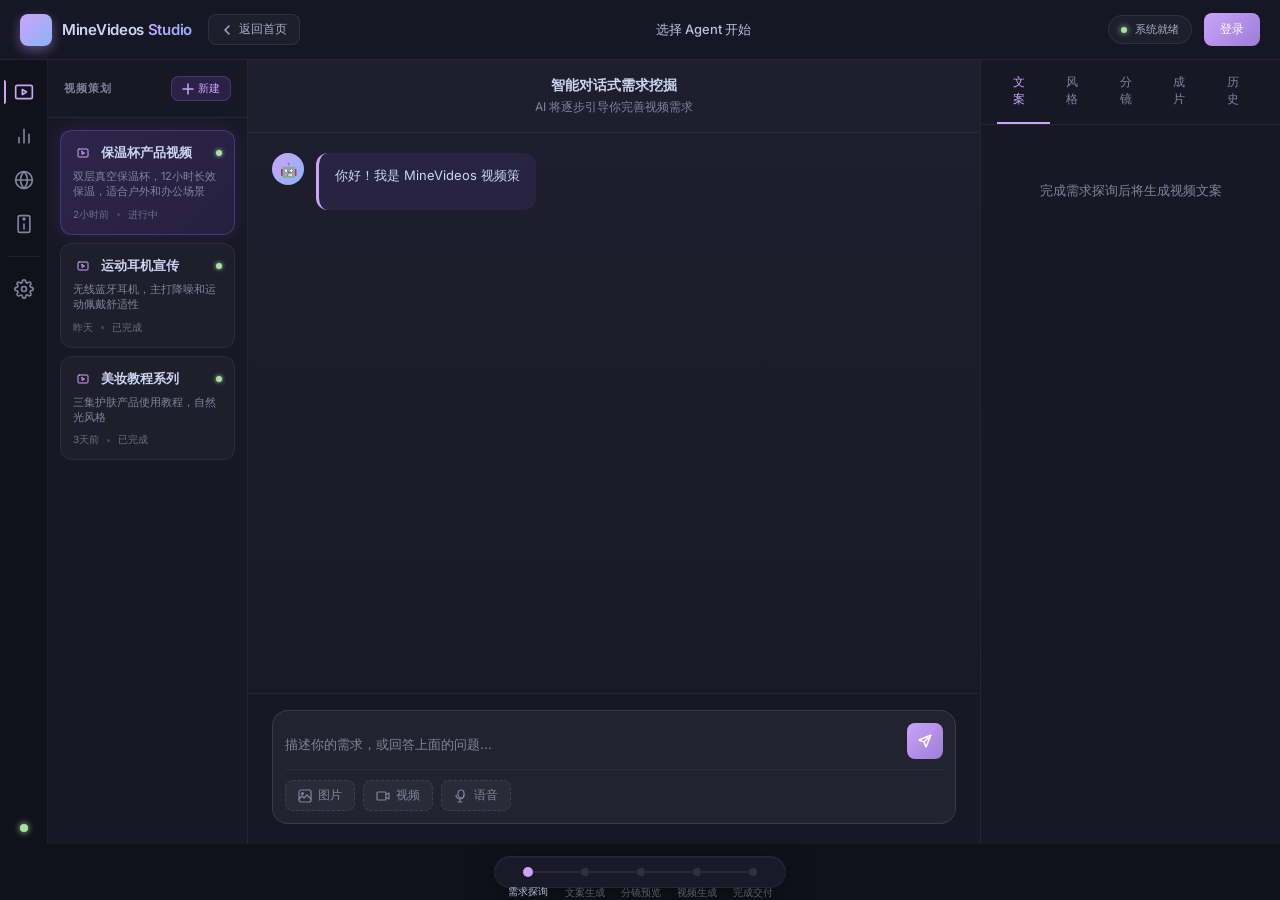
==== commit 7e2fd343: "feat: 新增美术风格卡功能，对接 Seedream API - 在第四栏新增「风格」标签页 - 添加美术风格卡生成按钮，调用 /api/v1/image/art-style-cards API -" ====
--- a/studio.html
+++ b/studio.html
@@ -1373,6 +1373,265 @@
   
   .icon-sidebar {
     display: none;
+  }
+}
+/* Art Style Cards - Glassmorphism Effect */
+.art-style-section {
+  background: rgba(255, 255, 255, 0.03);
+  border: 1px solid rgba(255, 255, 255, 0.06);
+  border-radius: var(--radius-md);
+  padding: 14px;
+}
+
+.art-style-header {
+  display: flex;
+  align-items: center;
+  justify-content: space-between;
+  margin-bottom: 12px;
+}
+
+.art-style-title {
+  font-size: 11px;
+  font-weight: 600;
+  color: var(--ctp-mauve);
+}
+
+.art-style-hint {
+  font-size: 10px;
+  color: var(--ctp-overlay1);
+}
+
+.art-style-grid {
+  display: grid;
+  grid-template-columns: repeat(2, 1fr);
+  gap: 10px;
+  margin-bottom: 12px;
+}
+
+.art-style-card {
+  position: relative;
+  background: rgba(30, 30, 46, 0.6);
+  backdrop-filter: blur(16px);
+  -webkit-backdrop-filter: blur(16px);
+  border: 1px solid rgba(255, 255, 255, 0.08);
+  border-radius: var(--radius-sm);
+  overflow: hidden;
+  cursor: pointer;
+  transition: all 0.3s cubic-bezier(0.4, 0, 0.2, 1);
+}
+
+.art-style-card::before {
+  content: '';
+  position: absolute;
+  inset: 0;
+  background: linear-gradient(135deg, rgba(203, 164, 247, 0.05), transparent);
+  opacity: 0;
+  transition: opacity 0.3s ease;
+}
+
+.art-style-card:hover {
+  transform: translateY(-2px);
+  border-color: rgba(203, 164, 247, 0.3);
+  box-shadow: 0 8px 24px rgba(0, 0, 0, 0.3), 0 0 20px rgba(203, 164, 247, 0.1);
+}
+
+.art-style-card:hover::before {
+  opacity: 1;
+}
+
+.art-style-card.selected {
+  border-color: var(--ctp-mauve);
+  box-shadow: 0 0 0 2px var(--ctp-mauve), 0 8px 24px rgba(203, 164, 247, 0.2);
+}
+
+.art-style-card.selected::after {
+  content: '';
+  position: absolute;
+  top: 6px;
+  right: 6px;
+  width: 18px;
+  height: 18px;
+  background: var(--ctp-mauve);
+  border-radius: 50%;
+  display: flex;
+  align-items: center;
+  justify-content: center;
+}
+
+.art-style-card.selected .style-check {
+  display: flex;
+}
+
+.style-check {
+  display: none;
+  position: absolute;
+  top: 6px;
+  right: 6px;
+  width: 18px;
+  height: 18px;
+  background: var(--ctp-mauve);
+  border-radius: 50%;
+  align-items: center;
+  justify-content: center;
+  z-index: 2;
+}
+
+.style-check svg {
+  width: 10px;
+  height: 10px;
+  color: white;
+}
+
+.art-style-img {
+  width: 100%;
+  aspect-ratio: 4/3;
+  object-fit: cover;
+  display: block;
+  background: linear-gradient(135deg, rgba(139, 92, 246, 0.15), rgba(137, 180, 250, 0.1));
+}
+
+.art-style-name {
+  position: absolute;
+  bottom: 0;
+  left: 0;
+  right: 0;
+  padding: 6px 8px;
+  background: linear-gradient(to top, rgba(17, 17, 27, 0.9), transparent);
+  font-size: 10px;
+  font-weight: 500;
+  color: var(--ctp-text);
+  text-align: center;
+}
+
+.art-style-generate-btn {
+  width: 100%;
+  padding: 10px;
+  border-radius: var(--radius-sm);
+  background: linear-gradient(135deg, var(--ctp-mauve), #9d7cd8);
+  border: none;
+  color: white;
+  font-size: 12px;
+  font-weight: 500;
+  cursor: pointer;
+  transition: all 0.2s var(--transition);
+  display: flex;
+  align-items: center;
+  justify-content: center;
+  gap: 6px;
+}
+
+.art-style-generate-btn:hover {
+  box-shadow: 0 4px 16px var(--accent-glow);
+  transform: translateY(-1px);
+}
+
+.art-style-generate-btn:disabled {
+  opacity: 0.6;
+  cursor: not-allowed;
+  transform: none;
+}
+
+.art-style-generate-btn .spinner {
+  width: 12px;
+  height: 12px;
+  border: 2px solid rgba(255, 255, 255, 0.3);
+  border-top-color: white;
+  border-radius: 50%;
+  animation: spin 1s linear infinite;
+}
+
+.art-style-prompt-area {
+  margin-bottom: 12px;
+}
+
+.art-style-prompt-input {
+  width: 100%;
+  background: rgba(255, 255, 255, 0.05);
+  border: 1px solid rgba(255, 255, 255, 0.1);
+  border-radius: var(--radius-sm);
+  padding: 10px;
+  color: var(--ctp-text);
+  font-size: 12px;
+  font-family: var(--font-family);
+  resize: none;
+  outline: none;
+  transition: all 0.2s var(--transition);
+}
+
+.art-style-prompt-input::placeholder {
+  color: var(--ctp-overlay1);
+}
+
+.art-style-prompt-input:focus {
+  border-color: rgba(139, 92, 246, 0.4);
+  box-shadow: 0 0 0 3px rgba(139, 92, 246, 0.1);
+}
+
+.art-style-selected-info {
+  display: flex;
+  align-items: center;
+  gap: 8px;
+  padding: 8px 12px;
+  background: rgba(203, 164, 247, 0.1);
+  border: 1px solid rgba(203, 164, 247, 0.2);
+  border-radius: var(--radius-sm);
+  margin-bottom: 12px;
+}
+
+.art-style-selected-info svg {
+  width: 16px;
+  height: 16px;
+  color: var(--ctp-mauve);
+  flex-shrink: 0;
+}
+
+.art-style-selected-text {
+  font-size: 11px;
+  color: var(--ctp-subtext1);
+}
+
+.art-style-selected-name {
+  color: var(--ctp-mauve);
+  font-weight: 500;
+}
+
+.art-style-loading {
+  display: flex;
+  flex-direction: column;
+  align-items: center;
+  justify-content: center;
+  padding: 40px 20px;
+  text-align: center;
+}
+
+.art-style-loading .spinner {
+  width: 24px;
+  height: 24px;
+  border: 2px solid rgba(203, 164, 247, 0.2);
+  border-top-color: var(--ctp-mauve);
+  border-radius: 50%;
+  animation: spin 1s linear infinite;
+  margin-bottom: 12px;
+}
+
+.art-style-loading-text {
+  font-size: 12px;
+  color: var(--ctp-subtext0);
+}
+
+.art-style-error {
+  padding: 16px;
+  background: rgba(243, 139, 168, 0.1);
+  border: 1px solid rgba(243, 139, 168, 0.2);
+  border-radius: var(--radius-sm);
+  font-size: 11px;
+  color: var(--ctp-red);
+  text-align: center;
+}
+
+@media (max-width: 600px) {
+  .art-style-grid {
+    grid-template-columns: 1fr;
   }
 }
 </style>
@@ -1519,6 +1778,7 @@
   <aside class="output-column">
     <div class="output-tabs">
       <div class="output-tab active" data-tab="copywriting">文案</div>
+      <div class="output-tab" data-tab="style">风格</div>
       <div class="output-tab" data-tab="storyboard">分镜</div>
       <div class="output-tab" data-tab="video">成片</div>
       <div class="output-tab" data-tab="history">历史</div>
@@ -1577,6 +1837,46 @@
           </div>
           
           <button class="confirm-btn" id="confirmCopyBtn">确认文案</button>
+        </div>
+      </div>
+      
+      <!-- Style Tab -->
+      <div class="tab-panel" id="tab-style">
+        <div class="art-style-section">
+          <div class="art-style-header">
+            <span class="art-style-title">🎨 美术风格选择</span>
+            <span class="art-style-hint">选择适合视频的风格</span>
+          </div>
+          
+          <div id="artStyleSelectedInfo" class="art-style-selected-info" style="display: none;">
+            <svg viewBox="0 0 24 24" fill="none" stroke="currentColor" stroke-width="2"><path d="M20 6L9 17l-5-5"/></svg>
+            <span class="art-style-selected-text">已选择：<span class="art-style-selected-name" id="selectedStyleName"></span></span>
+          </div>
+          
+          <div class="art-style-prompt-area">
+            <textarea 
+              class="art-style-prompt-input" 
+              id="artStylePrompt" 
+              rows="2" 
+              placeholder="输入产品描述，如：一款简约的保温杯，适合户外运动..."
+            ></textarea>
+          </div>
+          
+          <button class="art-style-generate-btn" id="generateStyleCardsBtn">
+            <svg width="14" height="14" viewBox="0 0 24 24" fill="none" stroke="currentColor" stroke-width="2"><path d="M12 2L2 7l10 5 10-5-10-5zM2 17l10 5 10-5M2 12l10 5 10-5"/></svg>
+            生成风格卡
+          </button>
+          
+          <div id="artStyleLoading" class="art-style-loading" style="display: none;">
+            <div class="spinner"></div>
+            <span class="art-style-loading-text">正在生成风格卡...</span>
+          </div>
+          
+          <div id="artStyleError" class="art-style-error" style="display: none;"></div>
+          
+          <div class="art-style-grid" id="artStyleGrid">
+            <!-- Style cards will be rendered here -->
+          </div>
         </div>
       </div>
       
@@ -2325,6 +2625,212 @@
     switchTab('video');
   }, 5000);
 });
+
+// ═══════════════════════════════════════════════
+// Art Style Cards - Seedream API Integration
+// ═══════════════════════════════════════════════
+
+// Style definitions
+const artStyleDefs = {
+  cinematic: { name: '电影感', icon: '🎬', desc: '大片级光影，戏剧化叙事' },
+  minimalist: { name: '极简主义', icon: '◻️', desc: '简洁留白，高级质感' },
+  vibrant: { name: '活力四射', icon: '🌈', desc: '鲜艳色彩，年轻活力' },
+  anime: { name: '动漫风格', icon: '✨', desc: '二次元画风，梦幻唯美' },
+  realistic: { name: '写实风格', icon: '📷', desc: '真实还原，贴近生活' },
+  vintage: { name: '复古怀旧', icon: '📜', desc: '时光质感，岁月沉淀' },
+  cyberpunk: { name: '赛博朋克', icon: '🤖', desc: '未来科技，霓虹光效' },
+  watercolor: { name: '水彩艺术', icon: '🎨', desc: '手绘水彩，文艺清新' }
+};
+
+// State
+let selectedArtStyle = null;
+let artStyleCards = [];
+
+// Initialize Art Style Cards
+function initArtStyleCards() {
+  const generateBtn = document.getElementById('generateStyleCardsBtn');
+  const promptInput = document.getElementById('artStylePrompt');
+  
+  generateBtn.addEventListener('click', generateArtStyleCards);
+  
+  // Auto-fill prompt from user input if available
+  if (userResponses.product) {
+    promptInput.value = userResponses.product;
+  }
+}
+
+async function generateArtStyleCards() {
+  const prompt = document.getElementById('artStylePrompt').value.trim();
+  const generateBtn = document.getElementById('generateStyleCardsBtn');
+  const loadingEl = document.getElementById('artStyleLoading');
+  const errorEl = document.getElementById('artStyleError');
+  const gridEl = document.getElementById('artStyleGrid');
+  
+  if (!prompt) {
+    showArtStyleError('请输入产品描述');
+    return;
+  }
+  
+  // Hide previous error and grid, show loading
+  hideArtStyleError();
+  gridEl.innerHTML = '';
+  gridEl.style.display = 'none';
+  loadingEl.style.display = 'flex';
+  generateBtn.disabled = true;
+  
+  try {
+    // Call the Seedream API
+    const response = await fetch('/api/v1/image/art-style-cards', {
+      method: 'POST',
+      headers: {
+        'Content-Type': 'application/json'
+      },
+      body: JSON.stringify({
+        prompt: prompt,
+        styles: Object.keys(artStyleDefs),
+        size: '1024x1024'
+      })
+    });
+    
+    if (!response.ok) {
+      throw new Error(`API 请求失败: ${response.status}`);
+    }
+    
+    const data = await response.json();
+    
+    // Handle different response formats
+    let styleUrls = [];
+    if (Array.isArray(data)) {
+      // Direct array of URLs
+      styleUrls = data;
+    } else if (data.styles && Array.isArray(data.styles)) {
+      // Object with styles array
+      styleUrls = data.styles.map(s => s.url || s.image_url || s);
+    } else if (data.urls && Array.isArray(data.urls)) {
+      // Object with urls array
+      styleUrls = data.urls;
+    } else if (data.data && Array.isArray(data.data)) {
+      // Object with data array
+      styleUrls = data.data.map(d => d.url || d);
+    } else {
+      throw new Error('API 返回数据格式异常');
+    }
+    
+    // Store the generated style cards
+    artStyleCards = Object.keys(artStyleDefs).map((style, index) => ({
+      style: style,
+      url: styleUrls[index] || null,
+      ...artStyleDefs[style]
+    }));
+    
+    // Render the cards
+    renderArtStyleCards(artStyleCards);
+    
+  } catch (error) {
+    console.error('Art style generation error:', error);
+    
+    // Show fallback demo cards on error
+    artStyleCards = Object.entries(artStyleDefs).map(([style, def]) => ({
+      style: style,
+      url: null,
+      ...def
+    }));
+    renderArtStyleCards(artStyleCards, true);
+  } finally {
+    loadingEl.style.display = 'none';
+    generateBtn.disabled = false;
+  }
+}
+
+function renderArtStyleCards(cards, isDemo = false) {
+  const gridEl = document.getElementById('artStyleGrid');
+  
+  gridEl.style.display = 'grid';
+  gridEl.innerHTML = cards.map(card => `
+    <div class="art-style-card ${selectedArtStyle === card.style ? 'selected' : ''}" 
+         data-style="${card.style}"
+         onclick="selectArtStyle('${card.style}')">
+      <div class="style-check">
+        <svg viewBox="0 0 24 24" fill="none" stroke="currentColor" stroke-width="3">
+          <path d="M20 6L9 17l-5-5"/>
+        </svg>
+      </div>
+      ${card.url 
+        ? `<img class="art-style-img" src="${card.url}" alt="${card.name}" loading="lazy" onerror="this.style.display='none'">`
+        : `<div class="art-style-img" style="display:flex;align-items:center;justify-content:center;font-size:28px;opacity:0.6;">
+            ${card.icon}
+           </div>`
+      }
+      <div class="art-style-name">${card.icon} ${card.name}</div>
+    </div>
+  `).join('');
+}
+
+function selectArtStyle(styleKey) {
+  // Toggle selection
+  if (selectedArtStyle === styleKey) {
+    selectedArtStyle = null;
+  } else {
+    selectedArtStyle = styleKey;
+  }
+  
+  // Update UI
+  const cards = document.querySelectorAll('.art-style-card');
+  cards.forEach(card => {
+    if (card.dataset.style === selectedArtStyle) {
+      card.classList.add('selected');
+    } else {
+      card.classList.remove('selected');
+    }
+  });
+  
+  // Update selected info
+  const infoEl = document.getElementById('artStyleSelectedInfo');
+  const nameEl = document.getElementById('selectedStyleName');
+  
+  if (selectedArtStyle && artStyleDefs[selectedArtStyle]) {
+    const style = artStyleDefs[selectedArtStyle];
+    nameEl.textContent = `${style.icon} ${style.name}`;
+    infoEl.style.display = 'flex';
+  } else {
+    infoEl.style.display = 'none';
+  }
+}
+
+function showArtStyleError(message) {
+  const errorEl = document.getElementById('artStyleError');
+  errorEl.textContent = message;
+  errorEl.style.display = 'block';
+  
+  // Auto hide after 5 seconds
+  setTimeout(() => {
+    hideArtStyleError();
+  }, 5000);
+}
+
+function hideArtStyleError() {
+  document.getElementById('artStyleError').style.display = 'none';
+}
+
+function getSelectedArtStyle() {
+  return selectedArtStyle ? { ...artStyleDefs[selectedArtStyle], key: selectedArtStyle } : null;
+}
+
+// Hook into existing flow - auto switch to style tab when copywriting is confirmed
+const originalConfirmCopy = document.getElementById('confirmCopyBtn');
+if (originalConfirmCopy) {
+  originalConfirmCopy.addEventListener('click', () => {
+    // Suggest switching to style tab
+    setTimeout(() => {
+      addAIMessage("💡 建议：生成视频前可以先选择喜欢的美术风格哦！点击「风格」标签试试。", null);
+    }, 500);
+  });
+}
+
+// Initialize when DOM is ready
+document.addEventListener('DOMContentLoaded', () => {
+  initArtStyleCards();
+});
 </script>
 
 </body>
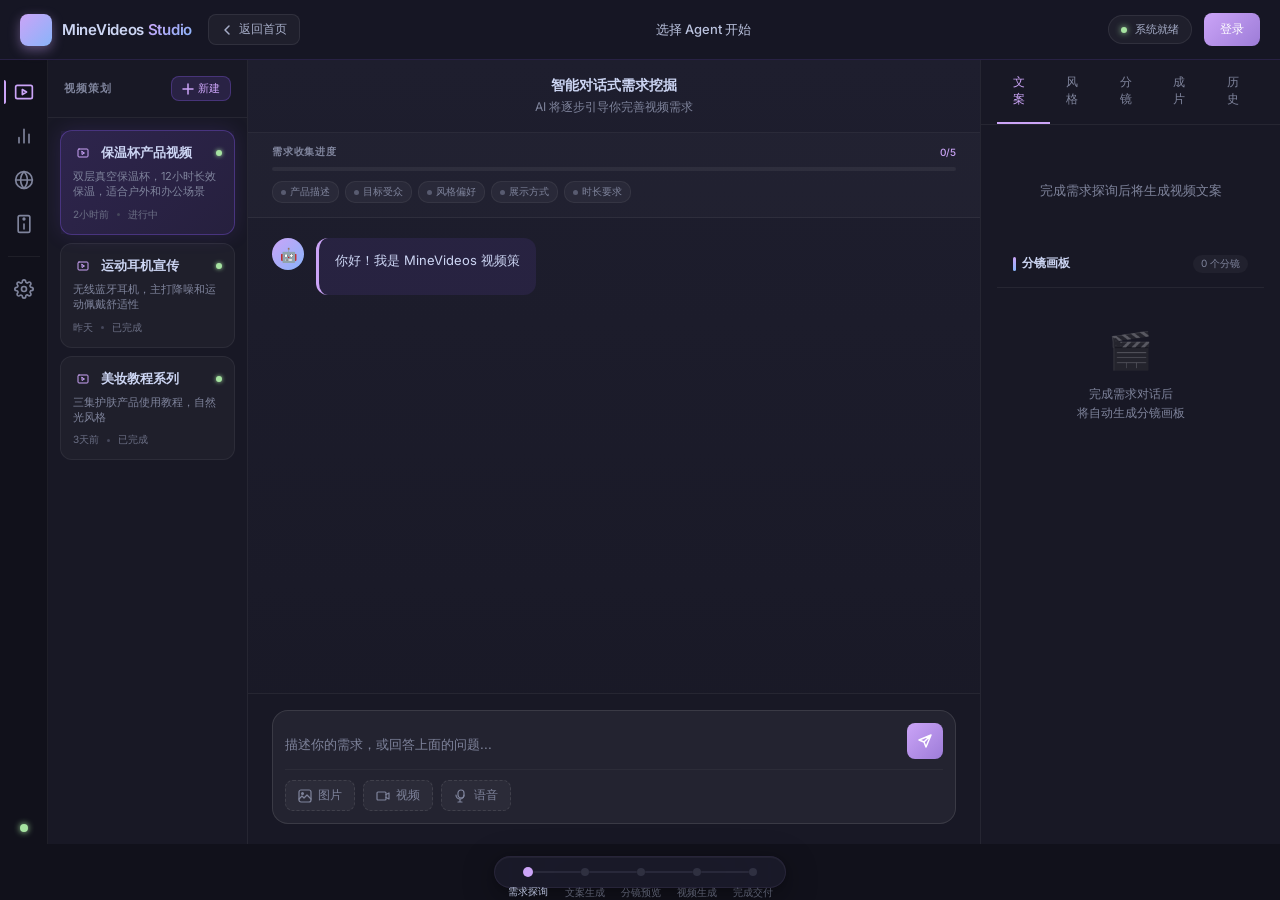
==== commit 4e98f699: "feat: 新增对话式需求挖掘界面 + 分镜画板UI Col 3 - 对话式需求挖掘: - 新增需求进度条（5维度: 产品描述/目标受众/风格偏好/展示方式/时长要求） - 进度完成时显示「✨ 生成创" ====
--- a/studio.html
+++ b/studio.html
@@ -1634,6 +1634,600 @@
     grid-template-columns: 1fr;
   }
 }
+
+/* ═══════════════════════════════════════════════
+   需求进度条
+   ═══════════════════════════════════════════════ */
+.requirement-progress {
+  padding: 12px 24px 14px;
+  border-bottom: 1px solid rgba(255, 255, 255, 0.06);
+  background: rgba(255, 255, 255, 0.02);
+}
+
+.progress-header {
+  display: flex;
+  align-items: center;
+  justify-content: space-between;
+  margin-bottom: 8px;
+}
+
+.progress-title {
+  font-size: 10px;
+  font-weight: 600;
+  text-transform: uppercase;
+  letter-spacing: 0.08em;
+  color: var(--ctp-overlay1);
+}
+
+.progress-count {
+  font-size: 10px;
+  color: var(--ctp-mauve);
+  font-weight: 500;
+}
+
+.progress-bar-track {
+  height: 4px;
+  background: rgba(255, 255, 255, 0.06);
+  border-radius: 2px;
+  overflow: hidden;
+  margin-bottom: 10px;
+}
+
+.progress-bar-fill {
+  height: 100%;
+  background: linear-gradient(90deg, var(--ctp-mauve), var(--ctp-blue));
+  border-radius: 2px;
+  transition: width 0.6s cubic-bezier(0.4, 0, 0.2, 1);
+  width: 0%;
+}
+
+.progress-dims {
+  display: flex;
+  flex-wrap: wrap;
+  gap: 6px;
+}
+
+.progress-dim {
+  display: flex;
+  align-items: center;
+  gap: 4px;
+  padding: 3px 8px;
+  border-radius: 10px;
+  font-size: 10px;
+  color: var(--ctp-overlay1);
+  background: rgba(255, 255, 255, 0.04);
+  border: 1px solid rgba(255, 255, 255, 0.06);
+  transition: all 0.3s var(--transition);
+}
+
+.progress-dim.done {
+  color: var(--ctp-green);
+  background: rgba(166, 227, 161, 0.1);
+  border-color: rgba(166, 227, 161, 0.25);
+}
+
+.progress-dim-dot {
+  width: 5px;
+  height: 5px;
+  border-radius: 50%;
+  background: var(--ctp-surface2);
+  transition: all 0.3s var(--transition);
+}
+
+.progress-dim.done .progress-dim-dot {
+  background: var(--ctp-green);
+  box-shadow: 0 0 4px var(--ctp-green);
+}
+
+.generate-creative-btn {
+  margin-top: 12px;
+  width: 100%;
+  padding: 10px;
+  border-radius: var(--radius-sm);
+  background: linear-gradient(135deg, var(--ctp-mauve), var(--ctp-blue));
+  border: none;
+  color: white;
+  font-size: 12px;
+  font-weight: 600;
+  cursor: pointer;
+  transition: all 0.3s var(--transition);
+  display: none;
+  align-items: center;
+  justify-content: center;
+  gap: 6px;
+  animation: creativeBtnPulse 2s ease-in-out infinite;
+}
+
+.generate-creative-btn:hover {
+  box-shadow: 0 4px 20px var(--accent-glow);
+  transform: translateY(-1px);
+}
+
+.generate-creative-btn.show {
+  display: flex;
+}
+
+@keyframes creativeBtnPulse {
+  0%, 100% { box-shadow: 0 0 0 0 rgba(203, 164, 247, 0); }
+  50% { box-shadow: 0 0 16px 2px rgba(203, 164, 247, 0.25); }
+}
+
+/* ═══════════════════════════════════════════════
+   分镜画板 (Col 4 独立模块)
+   ═══════════════════════════════════════════════ */
+.storyboard-board {
+  padding: 0;
+  display: flex;
+  flex-direction: column;
+  height: 100%;
+}
+
+.storyboard-board-header {
+  padding: 14px 16px;
+  border-bottom: 1px solid rgba(255, 255, 255, 0.06);
+  display: flex;
+  align-items: center;
+  justify-content: space-between;
+}
+
+.storyboard-board-title {
+  font-size: 12px;
+  font-weight: 600;
+  color: var(--ctp-text);
+  display: flex;
+  align-items: center;
+  gap: 6px;
+}
+
+.storyboard-board-title::before {
+  content: '';
+  display: inline-block;
+  width: 3px;
+  height: 14px;
+  background: linear-gradient(180deg, var(--ctp-mauve), var(--ctp-blue));
+  border-radius: 2px;
+}
+
+.storyboard-board-count {
+  font-size: 10px;
+  color: var(--ctp-overlay1);
+  padding: 2px 8px;
+  background: rgba(255, 255, 255, 0.04);
+  border-radius: 10px;
+}
+
+.storyboard-card-list {
+  flex: 1;
+  overflow-y: auto;
+  padding: 12px;
+  display: flex;
+  flex-direction: column;
+  gap: 10px;
+}
+
+.sb-card {
+  background: rgba(30, 30, 46, 0.6);
+  backdrop-filter: blur(16px);
+  -webkit-backdrop-filter: blur(16px);
+  border: 1px solid rgba(255, 255, 255, 0.08);
+  border-radius: var(--radius-md);
+  overflow: hidden;
+  transition: all 0.3s cubic-bezier(0.4, 0, 0.2, 1);
+  animation: sbCardSlideIn 0.4s var(--transition) both;
+}
+
+.sb-card:nth-child(1) { animation-delay: 0s; }
+.sb-card:nth-child(2) { animation-delay: 0.08s; }
+.sb-card:nth-child(3) { animation-delay: 0.16s; }
+.sb-card:nth-child(4) { animation-delay: 0.24s; }
+.sb-card:nth-child(5) { animation-delay: 0.32s; }
+.sb-card:nth-child(6) { animation-delay: 0.40s; }
+
+@keyframes sbCardSlideIn {
+  from {
+    opacity: 0;
+    transform: translateY(16px);
+  }
+  to {
+    opacity: 1;
+    transform: translateY(0);
+  }
+}
+
+.sb-card:hover {
+  transform: translateY(-2px);
+  border-color: rgba(203, 164, 247, 0.25);
+  box-shadow: 0 8px 24px rgba(0, 0, 0, 0.3), 0 0 16px rgba(203, 164, 247, 0.08);
+}
+
+.sb-card-top {
+  display: flex;
+  gap: 0;
+}
+
+.sb-card-thumb {
+  width: 100px;
+  min-height: 68px;
+  background: linear-gradient(135deg, rgba(139, 92, 246, 0.2), rgba(137, 180, 250, 0.1));
+  display: flex;
+  align-items: center;
+  justify-content: center;
+  flex-shrink: 0;
+  position: relative;
+  overflow: hidden;
+}
+
+.sb-card-thumb-icon {
+  font-size: 22px;
+  opacity: 0.4;
+}
+
+.sb-card-number {
+  position: absolute;
+  top: 4px;
+  left: 4px;
+  width: 18px;
+  height: 18px;
+  border-radius: 4px;
+  background: rgba(0, 0, 0, 0.5);
+  color: white;
+  font-size: 9px;
+  font-weight: 700;
+  display: flex;
+  align-items: center;
+  justify-content: center;
+}
+
+.sb-card-body {
+  flex: 1;
+  padding: 8px 10px;
+  min-width: 0;
+}
+
+.sb-card-scene {
+  font-size: 11px;
+  color: var(--ctp-text);
+  line-height: 1.5;
+  margin-bottom: 6px;
+  display: -webkit-box;
+  -webkit-line-clamp: 2;
+  -webkit-box-orient: vertical;
+  overflow: hidden;
+}
+
+.sb-card-tags {
+  display: flex;
+  flex-wrap: wrap;
+  gap: 4px;
+}
+
+.sb-card-tag {
+  padding: 2px 6px;
+  border-radius: 4px;
+  font-size: 9px;
+  font-weight: 500;
+}
+
+.sb-card-tag.camera {
+  background: rgba(137, 180, 250, 0.15);
+  color: var(--ctp-blue);
+}
+
+.sb-card-tag.duration {
+  background: rgba(249, 226, 175, 0.12);
+  color: var(--ctp-yellow);
+}
+
+.sb-card-narration {
+  padding: 8px 10px;
+  border-top: 1px solid rgba(255, 255, 255, 0.04);
+  font-size: 10px;
+  color: var(--ctp-overlay1);
+  line-height: 1.5;
+  font-style: italic;
+  display: flex;
+  align-items: flex-start;
+  gap: 4px;
+}
+
+.sb-card-narration::before {
+  content: '🎙';
+  font-size: 9px;
+  flex-shrink: 0;
+  font-style: normal;
+}
+
+.sb-card-edit {
+  padding: 6px 10px;
+  border-top: 1px solid rgba(255, 255, 255, 0.04);
+  display: flex;
+  justify-content: flex-end;
+}
+
+.sb-card-edit-btn {
+  padding: 3px 10px;
+  border-radius: 4px;
+  font-size: 10px;
+  color: var(--ctp-subtext0);
+  background: rgba(255, 255, 255, 0.04);
+  border: 1px solid rgba(255, 255, 255, 0.08);
+  cursor: pointer;
+  transition: all 0.2s var(--transition);
+  display: flex;
+  align-items: center;
+  gap: 4px;
+}
+
+.sb-card-edit-btn:hover {
+  background: rgba(255, 255, 255, 0.08);
+  color: var(--ctp-text);
+  border-color: rgba(255, 255, 255, 0.15);
+}
+
+.sb-card-edit-btn svg {
+  width: 10px;
+  height: 10px;
+}
+
+/* Storyboard Board Empty State */
+.sb-board-empty {
+  flex: 1;
+  display: flex;
+  flex-direction: column;
+  align-items: center;
+  justify-content: center;
+  padding: 40px 20px;
+  text-align: center;
+}
+
+.sb-board-empty-icon {
+  font-size: 36px;
+  opacity: 0.3;
+  margin-bottom: 12px;
+}
+
+.sb-board-empty-text {
+  font-size: 12px;
+  color: var(--ctp-overlay1);
+  line-height: 1.6;
+}
+
+/* Storyboard Board Bottom Actions */
+.sb-board-actions {
+  padding: 12px;
+  border-top: 1px solid rgba(255, 255, 255, 0.06);
+  background: rgba(24, 24, 37, 0.8);
+  backdrop-filter: blur(12px);
+  display: none;
+  flex-direction: column;
+  gap: 8px;
+}
+
+.sb-board-actions.show {
+  display: flex;
+}
+
+.sb-action-btn {
+  width: 100%;
+  padding: 10px;
+  border-radius: var(--radius-sm);
+  font-size: 12px;
+  font-weight: 500;
+  cursor: pointer;
+  transition: all 0.2s var(--transition);
+  display: flex;
+  align-items: center;
+  justify-content: center;
+  gap: 6px;
+}
+
+.sb-action-btn.primary {
+  background: linear-gradient(135deg, var(--ctp-mauve), #9d7cd8);
+  border: none;
+  color: white;
+}
+
+.sb-action-btn.primary:hover {
+  box-shadow: 0 4px 16px var(--accent-glow);
+  transform: translateY(-1px);
+}
+
+.sb-action-btn.secondary {
+  background: rgba(255, 255, 255, 0.05);
+  border: 1px solid rgba(255, 255, 255, 0.1);
+  color: var(--ctp-subtext1);
+}
+
+.sb-action-btn.secondary:hover {
+  background: rgba(255, 255, 255, 0.08);
+}
+
+.sb-action-btn.ghost {
+  background: transparent;
+  border: 1px dashed rgba(255, 255, 255, 0.1);
+  color: var(--ctp-overlay1);
+}
+
+.sb-action-btn.ghost:hover {
+  background: rgba(255, 255, 255, 0.04);
+  color: var(--ctp-subtext0);
+  border-color: rgba(255, 255, 255, 0.15);
+}
+
+/* 4K Render Progress Overlay */
+.sb-render-progress {
+  padding: 16px;
+  background: rgba(203, 164, 247, 0.06);
+  border: 1px solid rgba(203, 164, 247, 0.15);
+  border-radius: var(--radius-md);
+  margin: 12px;
+  display: none;
+}
+
+.sb-render-progress.show {
+  display: block;
+}
+
+.sb-render-header {
+  display: flex;
+  align-items: center;
+  gap: 8px;
+  margin-bottom: 10px;
+  font-size: 12px;
+  font-weight: 500;
+  color: var(--ctp-mauve);
+}
+
+.sb-render-header .spinner {
+  width: 14px;
+  height: 14px;
+  border: 2px solid rgba(203, 164, 247, 0.2);
+  border-top-color: var(--ctp-mauve);
+  border-radius: 50%;
+  animation: spin 1s linear infinite;
+}
+
+.sb-render-bar-track {
+  height: 4px;
+  background: rgba(255, 255, 255, 0.06);
+  border-radius: 2px;
+  overflow: hidden;
+  margin-bottom: 6px;
+}
+
+.sb-render-bar-fill {
+  height: 100%;
+  background: linear-gradient(90deg, var(--ctp-mauve), var(--ctp-blue));
+  border-radius: 2px;
+  transition: width 0.4s ease;
+  width: 0%;
+}
+
+.sb-render-status {
+  font-size: 10px;
+  color: var(--ctp-overlay1);
+}
+
+/* Edit modal for storyboard card */
+.sb-edit-overlay {
+  position: fixed;
+  inset: 0;
+  background: rgba(0, 0, 0, 0.6);
+  backdrop-filter: blur(8px);
+  z-index: 1000;
+  display: none;
+  align-items: center;
+  justify-content: center;
+}
+
+.sb-edit-overlay.show {
+  display: flex;
+}
+
+.sb-edit-modal {
+  width: 420px;
+  max-width: 90vw;
+  background: var(--ctp-base);
+  border: 1px solid rgba(255, 255, 255, 0.1);
+  border-radius: var(--radius-lg);
+  padding: 24px;
+  box-shadow: 0 24px 48px rgba(0, 0, 0, 0.5);
+}
+
+.sb-edit-modal-title {
+  font-size: 14px;
+  font-weight: 600;
+  color: var(--ctp-text);
+  margin-bottom: 16px;
+  display: flex;
+  align-items: center;
+  gap: 8px;
+}
+
+.sb-edit-modal-title::before {
+  content: '';
+  display: inline-block;
+  width: 3px;
+  height: 16px;
+  background: var(--ctp-mauve);
+  border-radius: 2px;
+}
+
+.sb-edit-field {
+  margin-bottom: 12px;
+}
+
+.sb-edit-label {
+  font-size: 10px;
+  font-weight: 600;
+  text-transform: uppercase;
+  letter-spacing: 0.08em;
+  color: var(--ctp-overlay1);
+  margin-bottom: 4px;
+}
+
+.sb-edit-input {
+  width: 100%;
+  background: rgba(255, 255, 255, 0.05);
+  border: 1px solid rgba(255, 255, 255, 0.1);
+  border-radius: var(--radius-sm);
+  padding: 8px 10px;
+  color: var(--ctp-text);
+  font-size: 12px;
+  font-family: var(--font-family);
+  outline: none;
+  resize: vertical;
+}
+
+.sb-edit-input:focus {
+  border-color: rgba(139, 92, 246, 0.4);
+  box-shadow: 0 0 0 3px rgba(139, 92, 246, 0.1);
+}
+
+.sb-edit-actions {
+  display: flex;
+  gap: 8px;
+  margin-top: 16px;
+}
+
+.sb-edit-actions button {
+  flex: 1;
+  padding: 8px;
+  border-radius: var(--radius-sm);
+  font-size: 12px;
+  font-weight: 500;
+  cursor: pointer;
+  transition: all 0.2s var(--transition);
+}
+
+.sb-edit-save {
+  background: linear-gradient(135deg, var(--ctp-mauve), #9d7cd8);
+  border: none;
+  color: white;
+}
+
+.sb-edit-cancel {
+  background: rgba(255, 255, 255, 0.05);
+  border: 1px solid rgba(255, 255, 255, 0.1);
+  color: var(--ctp-subtext1);
+}
+
+/* Chat message fade in for new messages */
+@keyframes chatFadeIn {
+  from {
+    opacity: 0;
+    transform: translateY(8px);
+  }
+  to {
+    opacity: 1;
+    transform: translateY(0);
+  }
+}
+
+.message.ai, .message.user {
+  animation: chatFadeIn 0.35s var(--transition);
+}
+
 </style>
 </head>
 <body>
@@ -1732,6 +2326,43 @@
     <div class="conversation-header">
       <div class="conversation-title" id="conversationTitle">智能对话式需求挖掘</div>
       <div class="conversation-subtitle">AI 将逐步引导你完善视频需求</div>
+    </div>
+    
+    <!-- 需求进度条 -->
+    <div class="requirement-progress" id="reqProgress">
+      <div class="progress-header">
+        <span class="progress-title">需求收集进度</span>
+        <span class="progress-count" id="progressCount">0/5</span>
+      </div>
+      <div class="progress-bar-track">
+        <div class="progress-bar-fill" id="progressBarFill"></div>
+      </div>
+      <div class="progress-dims" id="progressDims">
+        <div class="progress-dim" data-dim="product">
+          <span class="progress-dim-dot"></span>
+          产品描述
+        </div>
+        <div class="progress-dim" data-dim="audience">
+          <span class="progress-dim-dot"></span>
+          目标受众
+        </div>
+        <div class="progress-dim" data-dim="style">
+          <span class="progress-dim-dot"></span>
+          风格偏好
+        </div>
+        <div class="progress-dim" data-dim="display">
+          <span class="progress-dim-dot"></span>
+          展示方式
+        </div>
+        <div class="progress-dim" data-dim="duration">
+          <span class="progress-dim-dot"></span>
+          时长要求
+        </div>
+      </div>
+      <button class="generate-creative-btn" id="generateCreativeBtn">
+        <svg width="14" height="14" viewBox="0 0 24 24" fill="none" stroke="currentColor" stroke-width="2"><path d="M12 2L2 7l10 5 10-5-10-5zM2 17l10 5 10-5M2 12l10 5 10-5"/></svg>
+        ✨ 生成创意方案
+      </button>
     </div>
     
     <div class="message-area" id="messageArea">
@@ -1880,59 +2511,55 @@
         </div>
       </div>
       
-      <!-- Storyboard Tab -->
-      <div class="tab-panel" id="tab-storyboard">
-        <div class="empty-state" id="storyboardEmpty">
-          <div class="empty-state-text">确认文案后生成分镜画板</div>
-        </div>
-        
-        <div class="storyboard-grid" id="storyboardContent" style="display: none;">
-          <div class="storyboard-card">
-            <div class="storyboard-thumb"></div>
-            <div class="storyboard-info">
-              <div class="storyboard-scene">清晨办公室环境，特写咖啡杯</div>
-              <div class="storyboard-meta">
-                <span>3s</span>
-                <span>推进</span>
-              </div>
+      <!-- Storyboard Tab — 分镜画板 -->
+      <div class="tab-panel active" id="tab-storyboard">
+        <div class="storyboard-board" id="storyboardBoard">
+          <div class="storyboard-board-header">
+            <span class="storyboard-board-title">分镜画板</span>
+            <span class="storyboard-board-count" id="sbBoardCount">0 个分镜</span>
+          </div>
+          
+          <!-- Empty State -->
+          <div class="sb-board-empty" id="sbBoardEmpty">
+            <div class="sb-board-empty-icon">🎬</div>
+            <div class="sb-board-empty-text">
+              完成需求对话后<br>将自动生成分镜画板
             </div>
           </div>
           
-          <div class="storyboard-card">
-            <div class="storyboard-thumb"></div>
-            <div class="storyboard-info">
-              <div class="storyboard-scene">产品展示，双层结构演示</div>
-              <div class="storyboard-meta">
-                <span>4s</span>
-                <span>环绕</span>
-              </div>
+          <!-- Card List (dynamically rendered) -->
+          <div class="storyboard-card-list" id="sbCardList" style="display: none;"></div>
+          
+          <!-- 4K Render Progress -->
+          <div class="sb-render-progress" id="sbRenderProgress">
+            <div class="sb-render-header">
+              <div class="spinner"></div>
+              <span>正在生成 4K 画板...</span>
             </div>
+            <div class="sb-render-bar-track">
+              <div class="sb-render-bar-fill" id="sbRenderFill"></div>
+            </div>
+            <div class="sb-render-status" id="sbRenderStatus">准备中...</div>
           </div>
           
-          <div class="storyboard-card">
-            <div class="storyboard-thumb"></div>
-            <div class="storyboard-info">
-              <div class="storyboard-scene">户外露营场景，阳光明媚</div>
-              <div class="storyboard-meta">
-                <span>5s</span>
-                <span>航拍</span>
-              </div>
-            </div>
-          </div>
-          
-          <div class="storyboard-card">
-            <div class="storyboard-thumb"></div>
-            <div class="storyboard-info">
-              <div class="storyboard-scene">人物使用产品特写</div>
-              <div class="storyboard-meta">
-                <span>3s</span>
-                <span>跟拍</span>
-              </div>
+          <!-- Bottom Actions -->
+          <div class="sb-board-actions" id="sbBoardActions">
+            <button class="sb-action-btn primary" id="sbConfirmBtn">
+              <svg width="14" height="14" viewBox="0 0 24 24" fill="none" stroke="currentColor" stroke-width="2"><path d="M20 6L9 17l-5-5"/></svg>
+              确认分镜，生成 4K 画板
+            </button>
+            <div style="display:flex;gap:8px;">
+              <button class="sb-action-btn secondary" id="sbAdjustBtn" style="flex:1;">
+                <svg width="12" height="12" viewBox="0 0 24 24" fill="none" stroke="currentColor" stroke-width="2"><path d="M11 4H4a2 2 0 0 0-2 2v14a2 2 0 0 0 2 2h14a2 2 0 0 0 2-2v-7"/><path d="M18.5 2.5a2.121 2.121 0 0 1 3 3L12 15l-4 1 1-4 9.5-9.5z"/></svg>
+                调整分镜
+              </button>
+              <button class="sb-action-btn ghost" id="sbRegenBtn" style="flex:1;">
+                <svg width="12" height="12" viewBox="0 0 24 24" fill="none" stroke="currentColor" stroke-width="2"><path d="M23 4v6h-6"/><path d="M1 20v-6h6"/><path d="M3.51 9a9 9 0 0 1 14.85-3.36L23 10M1 14l4.64 4.36A9 9 0 0 0 20.49 15"/></svg>
+                重新生成
+              </button>
             </div>
           </div>
         </div>
-        
-        <button class="confirm-btn" id="confirmStoryBtn" style="display: none; margin-top: 16px;">确认分镜，开始生成视频</button>
       </div>
       
       <!-- Video Tab -->
@@ -2831,7 +3458,411 @@
 document.addEventListener('DOMContentLoaded', () => {
   initArtStyleCards();
 });
+
+// ═══════════════════════════════════════════════
+// USE_MOCK 开关 + API 接口函数
+// ═══════════════════════════════════════════════
+
+const USE_MOCK = true; // ← 切换 mock/真实 API
+
+/**
+ * 发送 Brainstorm 对话消息（SSE 流式）
+ * POST /api/v1/brainstorm/chat
+ */
+async function sendBrainstormMessage(message, context) {
+  if (USE_MOCK) return null; // mock 模式不调用 API
+  
+  const response = await fetch('/api/v1/brainstorm/chat', {
+    method: 'POST',
+    headers: { 'Content-Type': 'application/json' },
+    body: JSON.stringify({
+      message: message,
+      context: context || {},
+      session_id: brainstormSessionId
+    })
+  });
+  
+  if (!response.ok) throw new Error(`Brainstorm API error: ${response.status}`);
+  
+  // SSE stream reading
+  const reader = response.body.getReader();
+  const decoder = new TextDecoder();
+  let fullText = '';
+  
+  while (true) {
+    const { done, value } = await reader.read();
+    if (done) break;
+    const chunk = decoder.decode(value, { stream: true });
+    const lines = chunk.split('\n');
+    for (const line of lines) {
+      if (line.startsWith('data: ')) {
+        const data = JSON.parse(line.slice(6));
+        if (data.type === 'delta' && data.text) {
+          fullText += data.text;
+        } else if (data.type === 'done') {
+          return { text: fullText, suggestions: data.suggestions || [] };
+        }
+      }
+    }
+  }
+  return { text: fullText, suggestions: [] };
+}
+
+/**
+ * 生成分镜
+ * POST /api/v1/storyboard/generate
+ */
+async function generateStoryboard(requirements) {
+  if (USE_MOCK) return getMockStoryboardData();
+  
+  const response = await fetch('/api/v1/storyboard/generate', {
+    method: 'POST',
+    headers: { 'Content-Type': 'application/json' },
+    body: JSON.stringify({
+      requirements: requirements,
+      style: selectedArtStyle || 'cinematic'
+    })
+  });
+  
+  if (!response.ok) throw new Error(`Storyboard API error: ${response.status}`);
+  return await response.json();
+}
+
+// ═══════════════════════════════════════════════
+// 需求进度追踪
+// ═══════════════════════════════════════════════
+
+const reqDims = ['product', 'audience', 'style', 'display', 'duration'];
+const reqDimLabels = {
+  product: '产品描述', audience: '目标受众', style: '风格偏好',
+  display: '展示方式', duration: '时长要求'
+};
+let reqProgress = {};
+
+function updateReqProgress(dimKey) {
+  reqProgress[dimKey] = true;
+  
+  // Update dim pills
+  document.querySelectorAll('.progress-dim').forEach(el => {
+    const dim = el.dataset.dim;
+    if (reqProgress[dim]) {
+      el.classList.add('done');
+    }
+  });
+  
+  // Update count & bar
+  const done = reqDims.filter(d => reqProgress[d]).length;
+  document.getElementById('progressCount').textContent = `${done}/${reqDims.length}`;
+  document.getElementById('progressBarFill').style.width = `${(done / reqDims.length) * 100}%`;
+  
+  // Show creative button when all done
+  if (done >= reqDims.length) {
+    document.getElementById('generateCreativeBtn').classList.add('show');
+  }
+}
+
+function resetReqProgress() {
+  reqProgress = {};
+  document.querySelectorAll('.progress-dim').forEach(el => el.classList.remove('done'));
+  document.getElementById('progressCount').textContent = `0/${reqDims.length}`;
+  document.getElementById('progressBarFill').style.width = '0%';
+  document.getElementById('generateCreativeBtn').classList.remove('show');
+}
+
+// ═══════════════════════════════════════════════
+// 分镜画板状态 & 渲染
+// ═══════════════════════════════════════════════
+
+let storyboardData = [];
+let editingSbIndex = -1;
+const brainstormSessionId = 'session_' + Date.now();
+
+function getMockStoryboardData() {
+  return {
+    storyboards: [
+      {
+        id: 1,
+        scene: '清晨阳光透过落地窗洒入办公室，一杯热气腾腾的咖啡置于桌面，保温杯在旁',
+        camera: '推进',
+        duration: 3,
+        narration: '清晨的第一缕阳光，从一杯温暖的咖啡开始...'
+      },
+      {
+        id: 2,
+        scene: '保温杯360°旋转展示，双层真空结构剖面动画，蒸汽粒子特效',
+        camera: '环绕',
+        duration: 4,
+        narration: '双层真空技术，12小时长效锁温，让温暖不再流失'
+      },
+      {
+        id: 3,
+        scene: '户外露营场景，年轻人从背包中取出保温杯，倒出热气腾腾的茶水',
+        camera: '跟拍',
+        duration: 5,
+        narration: '无论是山野徒步还是城市漫步，温暖始终相伴'
+      },
+      {
+        id: 4,
+        scene: '产品特写：手掌握住杯身，指纹质感与磨砂工艺清晰可见',
+        camera: '特写',
+        duration: 3,
+        narration: '304不锈钢材质，500ml大容量，安全健康'
+      },
+      {
+        id: 5,
+        scene: '结尾品牌 Logo 动画 + 产品全景 + 购买链接引导',
+        camera: '拉远',
+        duration: 3,
+        narration: '温暖，从这一刻开始。点击下方链接，把温暖带回家！'
+      }
+    ]
+  };
+}
+
+function renderStoryboardCards(data) {
+  storyboardData = data.storyboards || data;
+  const list = document.getElementById('sbCardList');
+  const empty = document.getElementById('sbBoardEmpty');
+  const actions = document.getElementById('sbBoardActions');
+  const count = document.getElementById('sbBoardCount');
+  
+  empty.style.display = 'none';
+  list.style.display = 'flex';
+  actions.classList.add('show');
+  count.textContent = `${storyboardData.length} 个分镜`;
+  
+  list.innerHTML = storyboardData.map((sb, i) => `
+    <div class="sb-card" data-sb-index="${i}">
+      <div class="sb-card-top">
+        <div class="sb-card-thumb">
+          <span class="sb-card-number">${String(i + 1).padStart(2, '0')}</span>
+          <span class="sb-card-thumb-icon">🎞</span>
+        </div>
+        <div class="sb-card-body">
+          <div class="sb-card-scene">${escapeHtml(sb.scene)}</div>
+          <div class="sb-card-tags">
+            <span class="sb-card-tag camera">📷 ${escapeHtml(sb.camera)}</span>
+            <span class="sb-card-tag duration">⏱ ${sb.duration}s</span>
+          </div>
+        </div>
+      </div>
+      <div class="sb-card-narration">${escapeHtml(sb.narration)}</div>
+      <div class="sb-card-edit">
+        <button class="sb-card-edit-btn" onclick="openSbEdit(${i})">
+          <svg viewBox="0 0 24 24" fill="none" stroke="currentColor" stroke-width="2"><path d="M11 4H4a2 2 0 0 0-2 2v14a2 2 0 0 0 2 2h14a2 2 0 0 0 2-2v-7"/><path d="M18.5 2.5a2.121 2.121 0 0 1 3 3L12 15l-4 1 1-4 9.5-9.5z"/></svg>
+          编辑
+        </button>
+      </div>
+    </div>
+  `).join('');
+}
+
+// ═══════════════════════════════════════════════
+// 分镜编辑弹窗
+// ═══════════════════════════════════════════════
+
+function openSbEdit(index) {
+  editingSbIndex = index;
+  const sb = storyboardData[index];
+  
+  document.getElementById('sbEditModalTitle').textContent = `编辑分镜 #${index + 1}`;
+  document.getElementById('sbEditScene').value = sb.scene;
+  document.getElementById('sbEditNarration').value = sb.narration;
+  document.getElementById('sbEditDuration').value = sb.duration;
+  document.getElementById('sbEditOverlay').classList.add('show');
+}
+
+function closeSbEdit() {
+  document.getElementById('sbEditOverlay').classList.remove('show');
+  editingSbIndex = -1;
+}
+
+function saveSbEdit() {
+  if (editingSbIndex < 0) return;
+  storyboardData[editingSbIndex].scene = document.getElementById('sbEditScene').value;
+  storyboardData[editingSbIndex].narration = document.getElementById('sbEditNarration').value;
+  storyboardData[editingSbIndex].duration = parseInt(document.getElementById('sbEditDuration').value) || 3;
+  renderStoryboardCards(storyboardData);
+  closeSbEdit();
+}
+
+document.getElementById('sbEditSave').addEventListener('click', saveSbEdit);
+document.getElementById('sbEditCancel').addEventListener('click', closeSbEdit);
+document.getElementById('sbEditOverlay').addEventListener('click', (e) => {
+  if (e.target === document.getElementById('sbEditOverlay')) closeSbEdit();
+});
+
+// ═══════════════════════════════════════════════
+// 分镜画板底部按钮事件
+// ═══════════════════════════════════════════════
+
+document.getElementById('sbConfirmBtn').addEventListener('click', () => {
+  // 开始 4K 渲染进度
+  const progressEl = document.getElementById('sbRenderProgress');
+  const fillEl = document.getElementById('sbRenderFill');
+  const statusEl = document.getElementById('sbRenderStatus');
+  progressEl.classList.add('show');
+  
+  let pct = 0;
+  const stages = [
+    { at: 10, text: '正在上传分镜数据...' },
+    { at: 30, text: '生成 4K 画面 (1/5)...' },
+    { at: 50, text: '生成 4K 画面 (3/5)...' },
+    { at: 70, text: '生成 4K 画面 (5/5)...' },
+    { at: 90, text: '合成视频流...' },
+    { at: 100, text: '✅ 4K 画板生成完成！' }
+  ];
+  
+  const interval = setInterval(() => {
+    pct += 2;
+    fillEl.style.width = Math.min(pct, 100) + '%';
+    
+    const stage = stages.find(s => s.at >= pct);
+    if (stage) statusEl.textContent = stage.text;
+    
+    if (pct >= 100) {
+      clearInterval(interval);
+      setTimeout(() => {
+        progressEl.classList.remove('show');
+        advanceStep();
+        addAIMessage("🎬 4K 画板已生成！视频正在渲染中，请稍等片刻...", null);
+        // Switch to video tab
+        setTimeout(() => {
+          document.getElementById('videoEmpty').style.display = 'none';
+          document.getElementById('videoContent').style.display = 'block';
+          switchTab('video');
+        }, 2000);
+      }, 1500);
+    }
+  }, 120);
+});
+
+document.getElementById('sbAdjustBtn').addEventListener('click', () => {
+  addAIMessage("你可以在右侧分镜画板中点击每个分镜的「编辑」按钮来调整内容。", null);
+});
+
+document.getElementById('sbRegenBtn').addEventListener('click', () => {
+  // 重新生成分镜
+  const list = document.getElementById('sbCardList');
+  list.style.display = 'none';
+  document.getElementById('sbBoardEmpty').style.display = 'flex';
+  document.getElementById('sbBoardEmpty').querySelector('.sb-board-empty-text').innerHTML = '正在重新生成分镜...';
+  document.getElementById('sbBoardActions').classList.remove('show');
+  
+  setTimeout(async () => {
+    const data = await generateStoryboard(userResponses);
+    renderStoryboardCards(data);
+    addAIMessage("分镜已重新生成，请查看调整。", null);
+  }, 1500);
+});
+
+// ═══════════════════════════════════════════════
+// "生成创意方案" 按钮 → 触发分镜生成
+// ═══════════════════════════════════════════════
+
+document.getElementById('generateCreativeBtn').addEventListener('click', async () => {
+  const btn = document.getElementById('generateCreativeBtn');
+  btn.disabled = true;
+  btn.innerHTML = '<div class="spinner" style="width:14px;height:14px;border:2px solid rgba(255,255,255,0.3);border-top-color:white;border-radius:50%;animation:spin 1s linear infinite;"></div> 正在生成创意方案...';
+  
+  addAIMessage("✨ 需求已收集完毕！正在为你策划创意分镜方案...", null);
+  
+  // 先启动文案生成（保持原有流程）
+  document.getElementById('genStatus').style.display = 'flex';
+  advanceStep();
+  
+  setTimeout(() => {
+    document.getElementById('copywritingEmpty').style.display = 'none';
+    document.getElementById('copywritingContent').style.display = 'block';
+  }, 1000);
+  
+  // 同时生成分镜
+  setTimeout(async () => {
+    try {
+      const data = await generateStoryboard(userResponses);
+      renderStoryboardCards(data);
+      
+      // 显示分镜空状态变为已生成
+      document.getElementById('storyboardEmpty').style.display = 'none';
+      
+      addAIMessage("🎬 创意分镜方案已生成！请查看右侧分镜画板，可以编辑调整每个分镜。", null);
+    } catch (err) {
+      console.error('Storyboard generation error:', err);
+      addAIMessage("分镜生成遇到问题，请稍后重试。", null);
+    }
+    
+    btn.disabled = false;
+    btn.innerHTML = `
+      <svg width="14" height="14" viewBox="0 0 24 24" fill="none" stroke="currentColor" stroke-width="2"><path d="M20 6L9 17l-5-5"/></svg>
+      ✅ 创意方案已生成
+    `;
+  }, 2000);
+});
+
+// ═══════════════════════════════════════════════
+// 增强 handleUserInput 以追踪需求维度
+// ═══════════════════════════════════════════════
+
+const origHandleUserInput = handleUserInput;
+handleUserInput = function(text) {
+  // 调用原始逻辑
+  origHandleUserInput(text);
+  
+  // 追踪维度完成
+  const dimMap = {
+    0: 'product',   // 初始/产品描述
+    1: 'audience',
+    2: 'style',
+    3: 'display',
+    4: 'duration'
+  };
+  const dimKey = dimMap[conversationRound - 1];
+  if (dimKey) {
+    updateReqProgress(dimKey);
+  }
+};
+
+// 重置对话时也重置进度
+const origResetConversation = resetConversation;
+resetConversation = function() {
+  origResetConversation();
+  resetReqProgress();
+};
+
+// 初始化：确保 storyboard tab 是默认 active
+document.addEventListener('DOMContentLoaded', () => {
+  // 默认激活分镜 tab
+  document.querySelectorAll('.output-tab').forEach(t => t.classList.remove('active'));
+  document.querySelector('[data-tab="storyboard"]').classList.add('active');
+  document.querySelectorAll('.tab-panel').forEach(p => p.classList.remove('active'));
+  document.getElementById('tab-storyboard').classList.add('active');
+});
+
 </script>
+
+
+<!-- Storyboard Edit Modal -->
+<div class="sb-edit-overlay" id="sbEditOverlay">
+  <div class="sb-edit-modal">
+    <div class="sb-edit-modal-title" id="sbEditModalTitle">编辑分镜 #1</div>
+    <div class="sb-edit-field">
+      <div class="sb-edit-label">画面描述</div>
+      <textarea class="sb-edit-input" id="sbEditScene" rows="3"></textarea>
+    </div>
+    <div class="sb-edit-field">
+      <div class="sb-edit-label">旁白文字</div>
+      <textarea class="sb-edit-input" id="sbEditNarration" rows="2"></textarea>
+    </div>
+    <div class="sb-edit-field">
+      <div class="sb-edit-label">时长 (秒)</div>
+      <input type="number" class="sb-edit-input" id="sbEditDuration" value="3" min="1" max="30">
+    </div>
+    <div class="sb-edit-actions">
+      <button class="sb-edit-cancel" id="sbEditCancel">取消</button>
+      <button class="sb-edit-save" id="sbEditSave">保存</button>
+    </div>
+  </div>
+</div>
 
 </body>
 </html>
